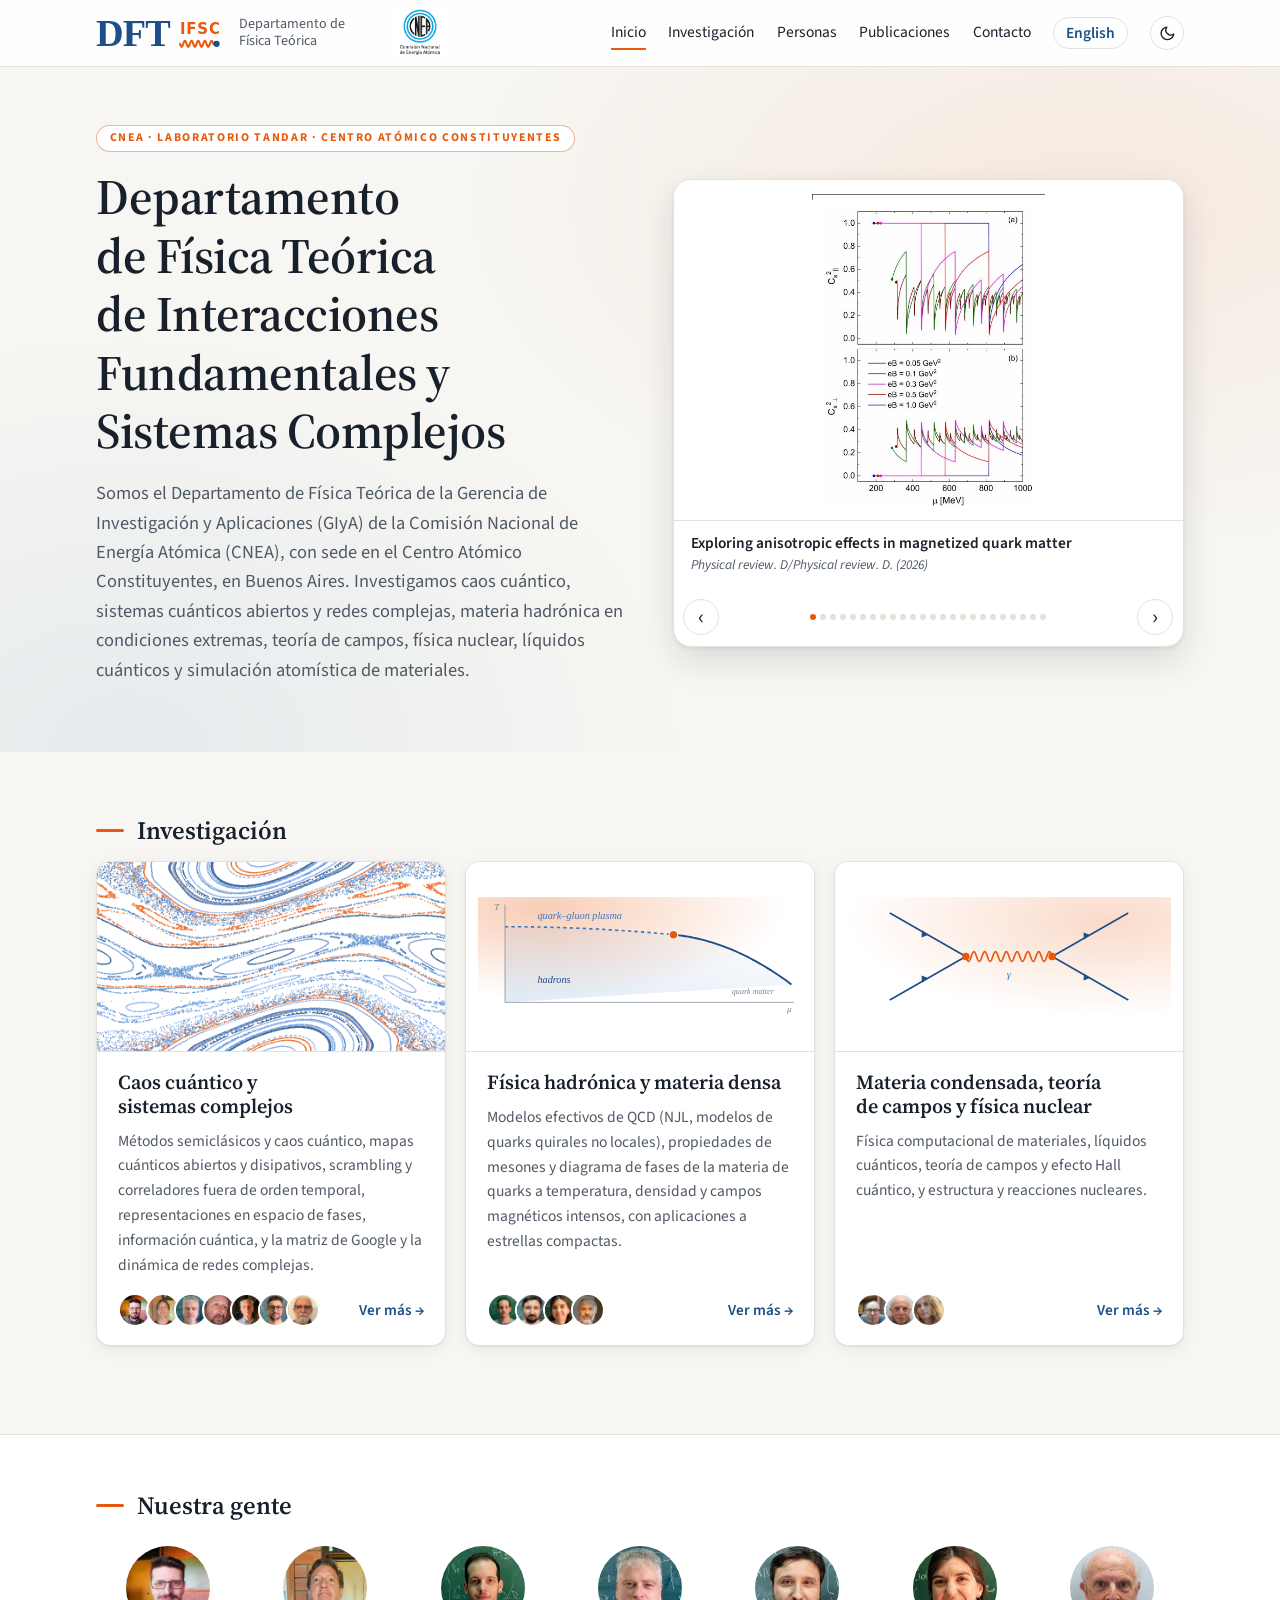
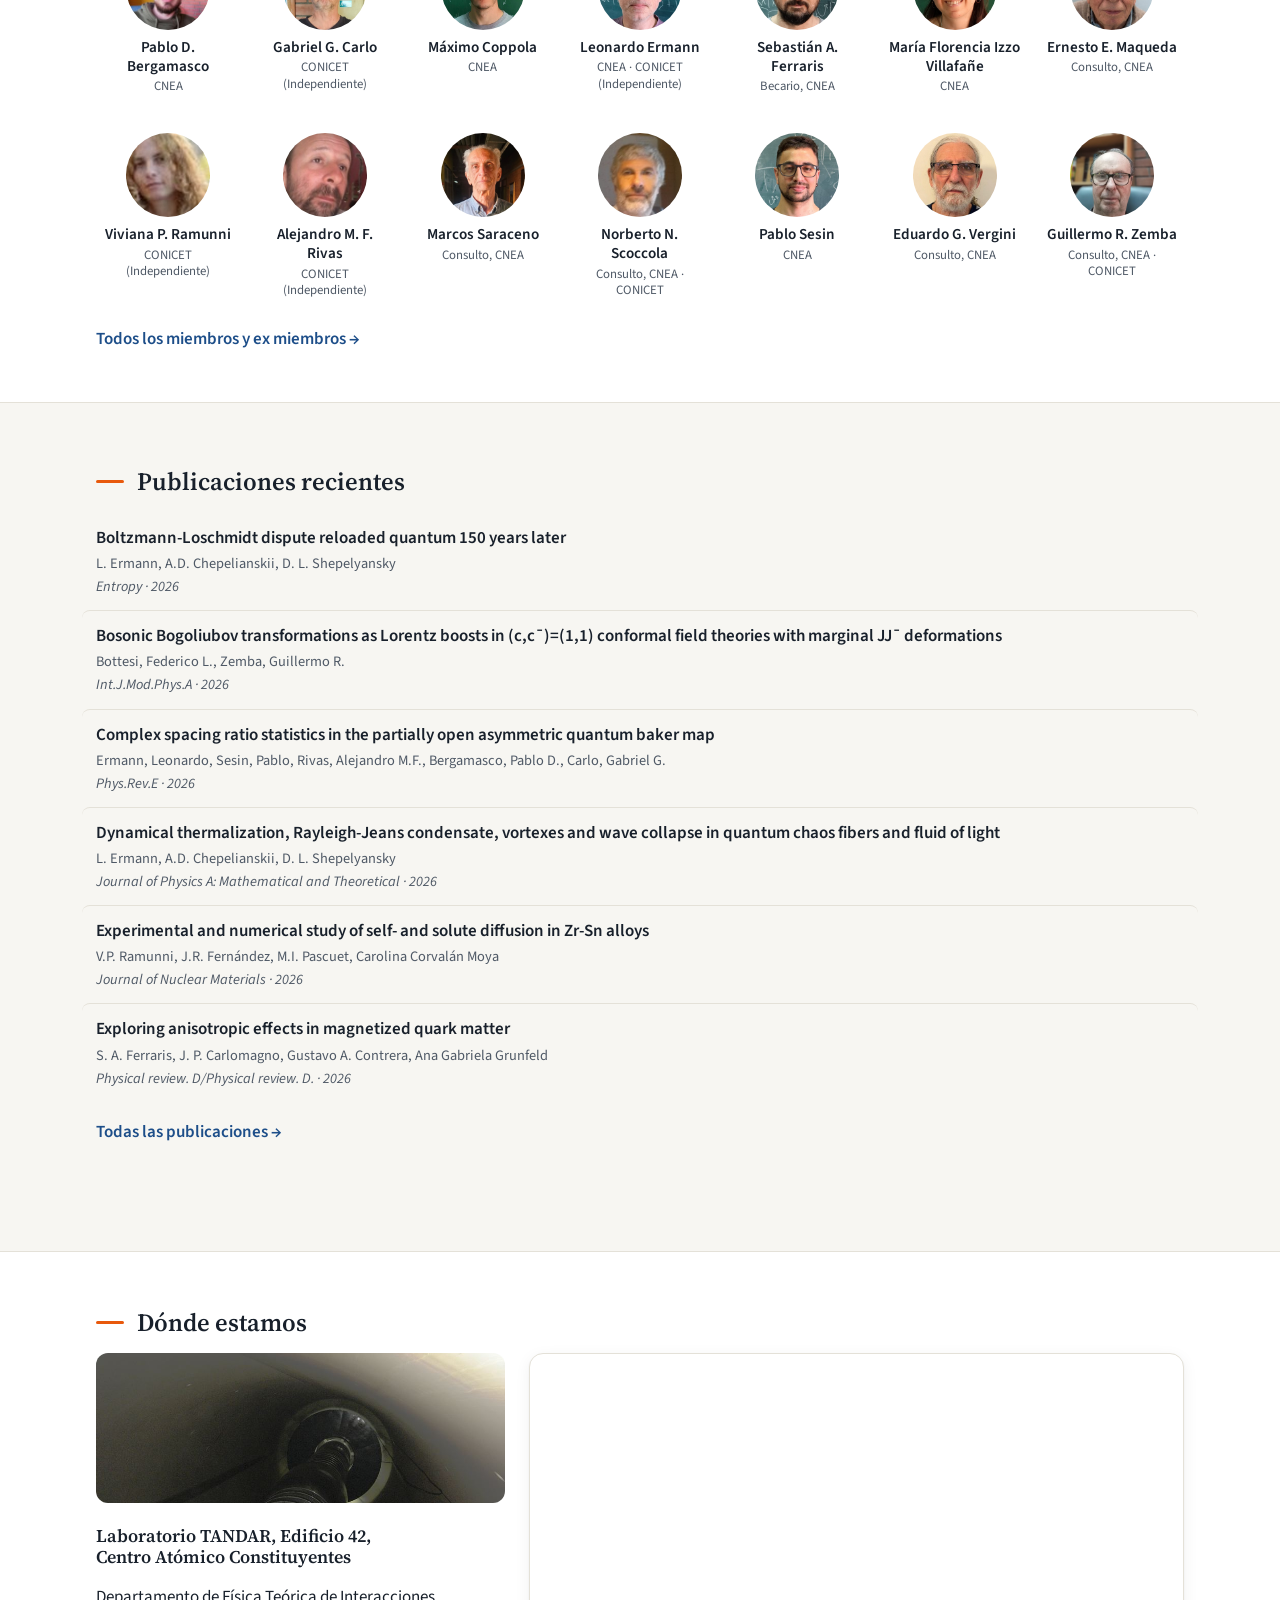
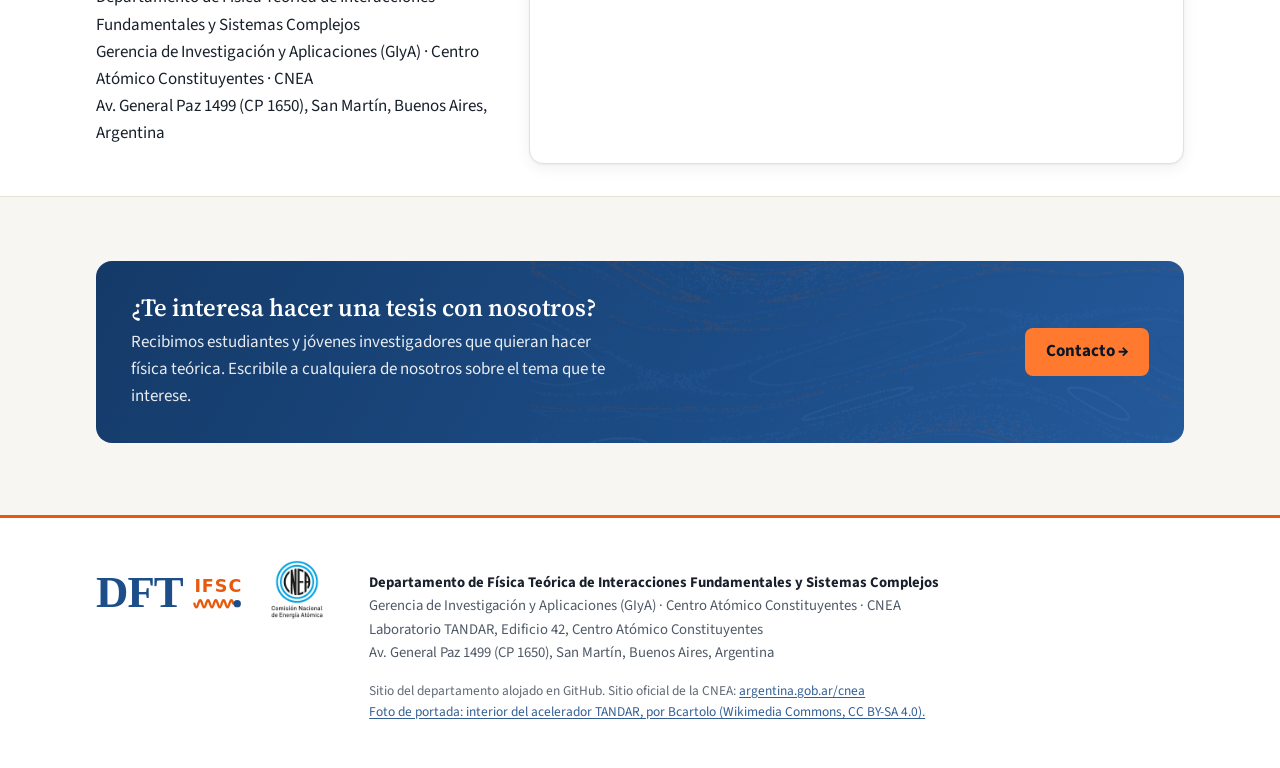
==== es/index.html @ 4b42f219 "Update site" ====
<!doctype html>
<html lang="es">
<head>
<meta charset="utf-8">
<meta name="viewport" content="width=device-width, initial-scale=1">
<title>DFTIFSC · Departamento de Física Teórica · CNEA</title>
<meta name="description" content="Departamento de Física Teórica de Interacciones Fundamentales y Sistemas Complejos">
<link rel="canonical" href="https://dftifsc-cnea.github.io/es/">
<link rel="alternate" hreflang="en" href="https://dftifsc-cnea.github.io/"><link rel="alternate" hreflang="es" href="https://dftifsc-cnea.github.io/es/">
<link rel="alternate" hreflang="x-default" href="https://dftifsc-cnea.github.io/">
<link rel="icon" href="../assets/favicon.svg?v=4562c2c3" type="image/svg+xml">
<link rel="preconnect" href="https://fonts.googleapis.com"><link rel="preconnect" href="https://fonts.gstatic.com" crossorigin>
<link rel="stylesheet" href="https://fonts.googleapis.com/css2?family=Source+Sans+3:wght@400;600;700&family=Source+Serif+4:opsz,wght@8..60,500;8..60,600;8..60,700&display=swap">
<meta name="color-scheme" content="light dark">
<link rel="stylesheet" href="../assets/style.css?v=4562c2c3">
<script>try{var t=localStorage.getItem('theme');if(t)document.documentElement.dataset.theme=t}catch(e){}</script>
</head>
<body class="pg-index">
<header class="top"><div class="wrap">
  <a class="brand" href="index.html"><img src="../assets/logo.svg?v=4562c2c3" alt="DFTIFSC" width="150" height="48"><span class="bn">Departamento de Física Teórica</span></a>
  <a class="inst tcnea" href="https://www.argentina.gob.ar/cnea" target="_blank" rel="noopener" title="Comisión Nacional de Energía Atómica (CNEA)"><img src="../assets/cnea.png?v=4562c2c3" alt="CNEA" width="67" height="73"></a>
  <button class="menu" aria-expanded="false" aria-controls="nav">Menú</button>
  <nav id="nav"><a href="index.html" aria-current=page>Inicio</a><a href="research.html">Investigación</a><a href="people.html">Personas</a><a href="publications.html">Publicaciones</a><a href="join.html">Contacto</a><a class="lang" href="../index.html" hreflang="en">English</a><button class="theme" type="button" title="Cambiar modo claro / oscuro" aria-label="Cambiar modo claro / oscuro"><svg class="moon" viewBox="0 0 24 24" fill="none" stroke="currentColor" stroke-width="2" stroke-linecap="round" stroke-linejoin="round"><path d="M21 12.8A9 9 0 1 1 11.2 3a7 7 0 0 0 9.8 9.8z"/></svg><svg class="sun" viewBox="0 0 24 24" fill="none" stroke="currentColor" stroke-width="2" stroke-linecap="round"><circle cx="12" cy="12" r="4"/><path d="M12 2v2M12 20v2M4.9 4.9l1.4 1.4M17.7 17.7l1.4 1.4M2 12h2M20 12h2M4.9 19.1l1.4-1.4M17.7 6.3l1.4-1.4"/></svg></button></nav>
</div></header>
<main>

<section class="hero"><div class="wrap hgrid">
  <div><p class="eyebrow">CNEA · Laboratorio TANDAR · Centro Atómico Constituyentes</p>
  <h1>Departamento de Física Teórica de Interacciones Fundamentales y Sistemas Complejos</h1>
  <p class="lead">Somos el Departamento de Física Teórica de la Gerencia de Investigación y Aplicaciones (GIyA) de la Comisión Nacional de Energía Atómica (CNEA), con sede en el Centro Atómico Constituyentes, en Buenos Aires. Investigamos caos cuántico, sistemas cuánticos abiertos y redes complejas, materia hadrónica en condiciones extremas, teoría de campos, física nuclear, líquidos cuánticos y simulación atomística de materiales.</p></div>
  <div class="car" data-prev="Anterior" data-next="Siguiente"><a class="car-stage" target="_blank" rel="noopener"><img alt=""></a><div class="car-cap"><span class="car-t"></span><span class="car-c"></span></div><div class="car-nav"><button class="car-b" data-d="-1" aria-label="Anterior">‹</button><span class="car-dots"></span><button class="car-b" data-d="1" aria-label="Siguiente">›</button></div><script type="application/json" class="car-data">[{"img": "../img/figs/2009.09606-f1.jpg", "t": "Cavity optomechanics with a laser-engineered optical trap", "u": "https://doi.org/10.1103/physrevb.103.l081301", "c": "Physical review. B./Physical review. B (2021)"}, {"img": "../img/figs/2009.09606-f3.jpg", "t": "Cavity optomechanics with a laser-engineered optical trap", "u": "https://doi.org/10.1103/physrevb.103.l081301", "c": "Physical review. B./Physical review. B (2021)"}, {"img": "../img/figs/2109.01911-f2.jpg", "t": "Light pseudoscalar meson masses under strong magnetic fields within the SU(3) Nambu–Jona-Lasinio model", "u": "https://doi.org/10.1103/physrevd.104.094040", "c": "Phys.Rev.D (2021)"}, {"img": "../img/figs/2109.01911-f4.jpg", "t": "Light pseudoscalar meson masses under strong magnetic fields within the SU(3) Nambu–Jona-Lasinio model", "u": "https://doi.org/10.1103/physrevd.104.094040", "c": "Phys.Rev.D (2021)"}, {"img": "../img/figs/2112.00458-f2.jpg", "t": "Asynchronous locking in metamaterials of fluids of light and sound", "u": "https://doi.org/10.1038/s41467-023-38788-9", "c": "Nature Communications (2023)"}, {"img": "../img/figs/2112.00458-f1.jpg", "t": "Asynchronous locking in metamaterials of fluids of light and sound", "u": "https://doi.org/10.1038/s41467-023-38788-9", "c": "Nature Communications (2023)"}, {"img": "../img/figs/2112.06648-f1.jpg", "t": "Impact of chaos on precursors of quantum criticality", "u": "https://doi.org/10.1103/physreve.104.l062202", "c": "Phys.Rev.E (2021)"}, {"img": "../img/figs/2112.06648-f4.jpg", "t": "Impact of chaos on precursors of quantum criticality", "u": "https://doi.org/10.1103/physreve.104.l062202", "c": "Phys.Rev.E (2021)"}, {"img": "../img/figs/2205.10107-f3.jpg", "t": "Optimal quantum reservoir computing for the noisy intermediate-scale quantum era", "u": "https://doi.org/10.1103/physreve.106.l043301", "c": "Physical review. E (2022)"}, {"img": "../img/figs/2205.10107-f1.jpg", "t": "Optimal quantum reservoir computing for the noisy intermediate-scale quantum era", "u": "https://doi.org/10.1103/physreve.106.l043301", "c": "Physical review. E (2022)"}, {"img": "../img/figs/2301.06814-f3.jpg", "t": "Taking advantage of noise in quantum reservoir computing", "u": "https://doi.org/10.1038/s41598-023-35461-5", "c": "Scientific Reports (2023)"}, {"img": "../img/figs/2304.04894-f4.jpg", "t": "Majorization-based benchmark of the complexity of quantum processors", "u": "https://doi.org/10.1007/s11128-024-04457-z", "c": "Quantum Information Processing (2024)"}, {"img": "../img/figs/2405.19537-f1.jpg", "t": "Optimal Complexity of Parameterized Quantum Circuits", "u": "https://doi.org/10.3390/e28010073", "c": "Entropy (2026)"}, {"img": "../img/figs/2501.10247-f1.jpg", "t": "Optimal multicore quantum computing with few interconnects", "u": "https://doi.org/10.1063/5.0252348", "c": "APL Quantum (2025)"}, {"img": "../img/figs/2501.10247-f3.jpg", "t": "Optimal multicore quantum computing with few interconnects", "u": "https://doi.org/10.1063/5.0252348", "c": "APL Quantum (2025)"}, {"img": "../img/figs/2503.03680-f1.jpg", "t": "Spectral truncation of out-of-time-ordered correlators in dissipative systems", "u": "https://doi.org/10.1103/8cvg-7sbh", "c": "Phys.Rev.E (2025)"}, {"img": "../img/figs/2607.07874-f2.jpg", "t": "Unveiling semiclassical structures in eigenstates of a quantum chaotic system using neural networks", "u": "https://doi.org/10.1103/9xdp-mwln", "c": "APS Open Science (2026)"}, {"img": "../img/figs/2607.07874-f1.jpg", "t": "Unveiling semiclassical structures in eigenstates of a quantum chaotic system using neural networks", "u": "https://doi.org/10.1103/9xdp-mwln", "c": "APS Open Science (2026)"}, {"img": "../img/figs/2212.08269-f1.jpg", "t": "Giant optomechanical coupling and dephasing protection with cavity exciton-polaritons", "u": "https://doi.org/10.1103/physrevresearch.5.l042035", "c": "Physical Review Research (2023)"}, {"img": "../img/figs/2212.08269-f2.jpg", "t": "Giant optomechanical coupling and dephasing protection with cavity exciton-polaritons", "u": "https://doi.org/10.1103/physrevresearch.5.l042035", "c": "Physical Review Research (2023)"}, {"img": "../img/figs/2211.06353-f1.jpg", "t": "Quantum Lyapunov exponent in dissipative systems", "u": "https://doi.org/10.1103/physreve.108.024208", "c": "Phys.Rev.E (2023)"}, {"img": "../img/figs/2107.02022-f8.jpg", "t": "Isospin asymmetric matter in a nonlocal chiral quark model", "u": "https://doi.org/10.1103/physrevd.104.074018", "c": "Phys.Rev.D (2021)"}, {"img": "../img/figs/2205.15928-f1.jpg", "t": "Neutral pseudoscalar and vector meson masses under strong magnetic fields in an extended NJL model: Mixing effects", "u": "https://doi.org/10.1103/physrevd.106.074002", "c": "Phys.Rev.D (2022)"}, {"img": "../img/figs/2305.15540-f6.jpg", "t": "T − μ quark matter phase transitions and critical endpoint in nonlocal PNJL models under a strong magnetic field", "u": "https://doi.org/10.1103/physrevd.108.056029", "c": "Physical review. D/Physical review. D. (2023)"}, {"img": "../img/figs/2305.15540-f7.jpg", "t": "T − μ quark matter phase transitions and critical endpoint in nonlocal PNJL models under a strong magnetic field", "u": "https://doi.org/10.1103/physrevd.108.056029", "c": "Physical review. D/Physical review. D. (2023)"}, {"img": "../img/figs/2402.13842-f5.jpg", "t": "Cold isospin asymmetric baryonic rich matter in nonlocal NJL-like models", "u": "https://doi.org/10.1103/physrevd.109.094041", "c": "Phys.Rev.D (2024)"}, {"img": "../img/figs/2402.13842-f7.jpg", "t": "Cold isospin asymmetric baryonic rich matter in nonlocal NJL-like models", "u": "https://doi.org/10.1103/physrevd.109.094041", "c": "Phys.Rev.D (2024)"}, {"img": "../img/figs/2410.05568-f1.jpg", "t": "Thermomagnetic effects on light pseudoscalar meson masses within the SU(3) Nambu–Jona-Lasinio model", "u": "https://doi.org/10.1103/physrevd.110.114036", "c": "Phys.Rev.D (2024)"}, {"img": "../img/figs/2501.02782-f5.jpg", "t": "Topological susceptibility and axion properties in the presence of a strong magnetic field within the three-flavor NJL model", "u": "https://doi.org/10.1103/physrevd.111.074001", "c": "Phys.Rev.D (2025)"}, {"img": "../img/figs/2511.05701-f6.jpg", "t": "Exploring anisotropic effects in magnetized quark matter", "u": "https://doi.org/10.1103/xndd-9lln", "c": "Physical review. D/Physical review. D. (2026)"}, {"img": "../img/figs/2409.06400-f1.jpg", "t": "The resistivity of rare earth impurities diluted in Lanthanum, Part I", "u": "https://doi.org/10.1016/j.physb.2024.416760", "c": "Physica B Condensed Matter (2024)"}, {"img": "../img/figs/2409.06400-f4.jpg", "t": "The resistivity of rare earth impurities diluted in Lanthanum, Part I", "u": "https://doi.org/10.1016/j.physb.2024.416760", "c": "Physica B Condensed Matter (2024)"}, {"img": "../img/figs/2409.06400-f6.jpg", "t": "The resistivity of rare earth impurities diluted in Lanthanum, Part I", "u": "https://doi.org/10.1016/j.physb.2024.416760", "c": "Physica B Condensed Matter (2024)"}, {"img": "../img/figs/2107.02022-f1.jpg", "t": "Isospin asymmetric matter in a nonlocal chiral quark model", "u": "https://doi.org/10.1103/physrevd.104.074018", "c": "Phys.Rev.D (2021)"}, {"img": "../img/figs/ermann-fig56.jpg", "t": "Dynamical thermalization, Rayleigh-Jeans condensate, vortexes and wave collapse in quantum chaos fibers and fluid of light", "u": "https://doi.org/10.1088/1751-8121/ae3ebe", "c": "Journal of Physics A: Mathematical and Theoretical (2026)"}, {"img": "../img/figs/ermann-fig57.jpg", "t": "Boltzmann-Loschmidt dispute reloaded quantum 150 years later", "u": "https://doi.org/10.3390/e28060594", "c": "Entropy (2026)"}, {"img": "../img/figs/ermann-fig58.jpg", "t": "Structural and functional robustness in public transportation networks of Latin American cities", "u": "https://doi.org/10.1007/s44327-026-00321-0", "c": "Discover Cities (2026)"}, {"img": "../img/figs/ermann-fig59.jpg", "t": "Thermodynamic description of wealth inequality in the world", "u": "https://doi.org/10.3390/complexities2030020", "c": "Complexities (2026)"}, {"img": "../img/figs/ermann-fig60.jpg", "t": "Complex spacing ratio statistics in the partially open asymmetric quantum baker map", "u": "https://doi.org/10.1103/q5fx-y7zr", "c": "Physical Review E (2026)"}, {"img": "../img/figs/ermann-fig53.jpg", "t": "Exploring quantum localization with machine learning", "u": "https://doi.org/10.1016/j.physa.2024.130310", "c": "Physica A: Statistical Mechanics and its Applications (2025)"}, {"img": "../img/figs/ermann-fig54.jpg", "t": "Ideal Gas Law for a Quantum Particle", "u": "https://doi.org/10.1103/nwwy-qwwp", "c": "Physical Review E (2025)"}, {"img": "../img/figs/ermann-fig55.jpg", "t": "Opinion Formation in Wikipedia Ising Networks", "u": "https://doi.org/10.3390/info16090782", "c": "Information (2025)"}]</script></div>
</div></section>
<section class="wrap sec"><h2 class="h">Investigación</h2><div class="grid three"><a class="gcard big" href="research.html#chaos"><span class="art" style="background-image:url(../assets/art-chaos.png)"></span><span class="gbody"><h3>Caos cuántico y sistemas complejos</h3><p>Métodos semiclásicos y caos cuántico, mapas cuánticos abiertos y disipativos, scrambling y correladores fuera de orden temporal, representaciones en espacio de fases, información cuántica, y la matriz de Google y la dinámica de redes complejas.</p><span class="gfoot"><span class="avs"><img class="av sm" src="../img/people/bergamasco.jpg" alt="" loading="lazy"><img class="av sm" src="../img/people/carlo.jpg" alt="" loading="lazy"><img class="av sm" src="../img/people/ermann.jpg" alt="" loading="lazy"><img class="av sm" src="../img/people/rivas.jpg" alt="" loading="lazy"><img class="av sm" src="../img/people/saraceno.jpg" alt="" loading="lazy"><img class="av sm" src="../img/people/sesin.jpg" alt="" loading="lazy"><img class="av sm" src="../img/people/vergini.jpg" alt="" loading="lazy"></span><span class="go">Ver más →</span></span></span></a><a class="gcard big" href="research.html#hadrons"><span class="art" style="background-image:url(../assets/art-hadrons.svg)"></span><span class="gbody"><h3>Física hadrónica y materia densa</h3><p>Modelos efectivos de QCD (NJL, modelos de quarks quirales no locales), propiedades de mesones y diagrama de fases de la materia de quarks a temperatura, densidad y campos magnéticos intensos, con aplicaciones a estrellas compactas.</p><span class="gfoot"><span class="avs"><img class="av sm" src="../img/people/coppola.jpg" alt="" loading="lazy"><img class="av sm" src="../img/people/ferraris.jpg" alt="" loading="lazy"><img class="av sm" src="../img/people/izzo-villafane.jpg" alt="" loading="lazy"><img class="av sm" src="../img/people/scoccola.jpg" alt="" loading="lazy"></span><span class="go">Ver más →</span></span></span></a><a class="gcard big" href="research.html#independent"><span class="art" style="background-image:url(../assets/art-indep.svg)"></span><span class="gbody"><h3>Materia condensada, teoría de campos y física nuclear</h3><p>Física computacional de materiales, líquidos cuánticos, teoría de campos y efecto Hall cuántico, y estructura y reacciones nucleares.</p><span class="gfoot"><span class="avs"><img class="av sm" src="../img/people/zemba.jpg" alt="" loading="lazy"><img class="av sm" src="../img/people/maqueda.jpg" alt="" loading="lazy"><img class="av sm" src="../img/people/ramunni.jpg" alt="" loading="lazy"></span><span class="go">Ver más →</span></span></span></a></div></section>
<section class="band"><div class="wrap sec"><h2 class="h">Nuestra gente</h2><div class="minis"><a class="mini" href="people.html#bergamasco"><img class="av" src="../img/people/bergamasco.jpg" alt="" loading="lazy"><span class="mn">Pablo D. Bergamasco</span><span class="mr">CNEA</span></a><a class="mini" href="people.html#carlo"><img class="av" src="../img/people/carlo.jpg" alt="" loading="lazy"><span class="mn">Gabriel G. Carlo</span><span class="mr">CONICET (Independiente)</span></a><a class="mini" href="people.html#coppola"><img class="av" src="../img/people/coppola.jpg" alt="" loading="lazy"><span class="mn">Máximo Coppola</span><span class="mr">CNEA</span></a><a class="mini" href="people.html#ermann"><img class="av" src="../img/people/ermann.jpg" alt="" loading="lazy"><span class="mn">Leonardo Ermann</span><span class="mr">CNEA · CONICET (Independiente)</span></a><a class="mini" href="people.html#ferraris"><img class="av" src="../img/people/ferraris.jpg" alt="" loading="lazy"><span class="mn">Sebastián A. Ferraris</span><span class="mr">Becario, CNEA</span></a><a class="mini" href="people.html#izzo-villafane"><img class="av" src="../img/people/izzo-villafane.jpg" alt="" loading="lazy"><span class="mn">María Florencia Izzo Villafañe</span><span class="mr">CNEA</span></a><a class="mini" href="people.html#maqueda"><img class="av" src="../img/people/maqueda.jpg" alt="" loading="lazy"><span class="mn">Ernesto E. Maqueda</span><span class="mr">Consulto, CNEA</span></a><a class="mini" href="people.html#ramunni"><img class="av" src="../img/people/ramunni.jpg" alt="" loading="lazy"><span class="mn">Viviana P. Ramunni</span><span class="mr">CONICET (Independiente)</span></a><a class="mini" href="people.html#rivas"><img class="av" src="../img/people/rivas.jpg" alt="" loading="lazy"><span class="mn">Alejandro M. F. Rivas</span><span class="mr">CONICET (Independiente)</span></a><a class="mini" href="people.html#saraceno"><img class="av" src="../img/people/saraceno.jpg" alt="" loading="lazy"><span class="mn">Marcos Saraceno</span><span class="mr">Consulto, CNEA</span></a><a class="mini" href="people.html#scoccola"><img class="av" src="../img/people/scoccola.jpg" alt="" loading="lazy"><span class="mn">Norberto N. Scoccola</span><span class="mr">Consulto, CNEA · CONICET</span></a><a class="mini" href="people.html#sesin"><img class="av" src="../img/people/sesin.jpg" alt="" loading="lazy"><span class="mn">Pablo Sesin</span><span class="mr">CNEA</span></a><a class="mini" href="people.html#vergini"><img class="av" src="../img/people/vergini.jpg" alt="" loading="lazy"><span class="mn">Eduardo G. Vergini</span><span class="mr">Consulto, CNEA</span></a><a class="mini" href="people.html#zemba"><img class="av" src="../img/people/zemba.jpg" alt="" loading="lazy"><span class="mn">Guillermo R. Zemba</span><span class="mr">Consulto, CNEA · CONICET</span></a></div>
  <p><a class="more" href="people.html">Todos los miembros y ex miembros →</a></p></div></section>
<section class="wrap sec"><h2 class="h">Publicaciones recientes</h2><ol class="pubs"><li data-m="ermann" data-g="chaos chaos-q" data-k="article"><span class="pt"><a href="https://doi.org/10.3390/e28060594" target="_blank" rel="noopener">Boltzmann-Loschmidt dispute reloaded quantum 150 years later</a></span><span class="pa">L. Ermann, A.D. Chepelianskii, D. L. Shepelyansky</span><span class="pj">Entropy · 2026</span></li><li data-m="zemba" data-g="qft" data-k="article"><span class="pt"><a href="https://doi.org/10.1142/s0217751x26500314" target="_blank" rel="noopener">Bosonic Bogoliubov transformations as Lorentz boosts in (c,c¯)=(1,1) conformal field theories with marginal JJ¯ deformations</a></span><span class="pa">Bottesi, Federico L., Zemba, Guillermo R.</span><span class="pj">Int.J.Mod.Phys.A · 2026</span></li><li data-m="bergamasco carlo ermann rivas sesin" data-g="chaos chaos-q" data-k="article"><span class="pt"><a href="https://doi.org/10.1103/q5fx-y7zr" target="_blank" rel="noopener">Complex spacing ratio statistics in the partially open asymmetric quantum baker map</a></span><span class="pa">Ermann, Leonardo, Sesin, Pablo, Rivas, Alejandro M.F., Bergamasco, Pablo D., Carlo, Gabriel G.</span><span class="pj">Phys.Rev.E · 2026</span></li><li data-m="ermann" data-g="chaos chaos-q" data-k="article"><span class="pt"><a href="https://doi.org/10.1088/1751-8121/ae3ebe" target="_blank" rel="noopener">Dynamical thermalization, Rayleigh-Jeans condensate, vortexes and wave collapse in quantum chaos fibers and fluid of light</a></span><span class="pa">L. Ermann, A.D. Chepelianskii, D. L. Shepelyansky</span><span class="pj">Journal of Physics A: Mathematical and Theoretical · 2026</span></li><li data-m="ramunni" data-g="materials" data-k="article"><span class="pt"><a href="https://doi.org/10.1016/j.jnucmat.2026.156732" target="_blank" rel="noopener">Experimental and numerical study of self- and solute diffusion in Zr-Sn alloys</a></span><span class="pa">V.P. Ramunni, J.R. Fernández, M.I. Pascuet, Carolina Corvalán Moya</span><span class="pj">Journal of Nuclear Materials · 2026</span></li><li data-m="ferraris grunfeld" data-g="hadrons" data-k="article"><span class="pt"><a href="https://doi.org/10.1103/xndd-9lln" target="_blank" rel="noopener">Exploring anisotropic effects in magnetized quark matter</a></span><span class="pa">S. A. Ferraris, J. P. Carlomagno, Gustavo A. Contrera, Ana Gabriela Grunfeld</span><span class="pj">Physical review. D/Physical review. D. · 2026</span></li></ol>
  <p><a class="more" href="publications.html">Todas las publicaciones →</a></p></section>
<section class="band"><div class="wrap sec"><h2 class="h">Dónde estamos</h2><div class="where"><div class="addr"><img class="tandar" src="../assets/tandar-color.jpg" alt="" loading="lazy"><h3>Laboratorio TANDAR, Edificio 42, Centro Atómico Constituyentes</h3><p>Departamento de Física Teórica de Interacciones Fundamentales y Sistemas Complejos<br>Gerencia de Investigación y Aplicaciones (GIyA) · Centro Atómico Constituyentes · CNEA<br>Av. General Paz 1499 (CP 1650), San Martín, Buenos Aires, Argentina</p></div><iframe class="map" title="Laboratorio TANDAR, Edificio 42, Centro Atómico Constituyentes" loading="lazy" referrerpolicy="no-referrer-when-downgrade" allowfullscreen src="https://maps.google.com/maps?q=Acelerador%20de%20part%C3%ADculas%20TANDAR%2C%20San%20Mart%C3%ADn%2C%20Buenos%20Aires&amp;z=17&amp;hl=es&amp;output=embed"></iframe></div></div></section>
<section class="wrap sec"><div class="cta"><div><h2>¿Te interesa hacer una tesis con nosotros?</h2><p>Recibimos estudiantes y jóvenes investigadores que quieran hacer física teórica. Escribile a cualquiera de nosotros sobre el tema que te interese.</p></div>
  <a class="btn" href="join.html">Contacto →</a></div></section>

</main>
<footer><div class="wrap fgrid">
  <div class="flogos"><img src="../assets/logo.svg?v=4562c2c3" alt="DFTIFSC" width="150" height="48"><a class="inst" href="https://www.argentina.gob.ar/cnea" target="_blank" rel="noopener"><img src="../assets/cnea.png?v=4562c2c3" alt="CNEA" width="67" height="73"></a></div>
  <div><p><strong>Departamento de Física Teórica de Interacciones Fundamentales y Sistemas Complejos</strong><br>Gerencia de Investigación y Aplicaciones (GIyA) · Centro Atómico Constituyentes · CNEA<br>Laboratorio TANDAR, Edificio 42, Centro Atómico Constituyentes<br>Av. General Paz 1499 (CP 1650), San Martín, Buenos Aires, Argentina</p>
  <p class="small">Sitio del departamento alojado en GitHub. Sitio oficial de la CNEA: <a href="https://www.argentina.gob.ar/cnea" target="_blank" rel="noopener">argentina.gob.ar/cnea</a><br>
  <a href="https://commons.wikimedia.org/wiki/File:Tandar.jpg" target="_blank" rel="noopener">Foto de portada: interior del acelerador TANDAR, por Bcartolo (Wikimedia Commons, CC BY-SA 4.0).</a></p></div>
</div></footer>
<script src="../assets/site.js?v=4562c2c3" defer></script>
<script>window.goatcounter = {path: function(p) { return location.host + p }}</script>
<script data-goatcounter="https://leoermann.goatcounter.com/count" async src="https://gc.zgo.at/count.js"></script>
</body>
</html>
---- assets/style.css ----
/* DFTIFSC — azul noche + dorado; serif para títulos, sans para texto. Foto del TANDAR en la portada. */
:root{
  --bg:#f7f6f2; --surface:#ffffff; --text:#18202b; --muted:#4f5966; --line:#e4e1d8;
  --accent:#1d4e89; --accent-2:#3a78c2; --accent-soft:#e8eff8; --gold:#e8590c; --gold-soft:#fde8dc;
  --night:#0b1626; --night-2:#14263d; --on-night:#eef1f5;
  --shadow:0 1px 2px rgba(16,24,40,.05),0 4px 16px rgba(16,24,40,.06);
  --shadow-up:0 2px 4px rgba(16,24,40,.06),0 14px 34px rgba(16,24,40,.12);
  --serif:'Source Serif 4',Georgia,serif; --sans:'Source Sans 3',system-ui,-apple-system,'Segoe UI',sans-serif;
}
@media (prefers-color-scheme: dark){:root:not([data-theme="light"]){
  --bg:#0e1319; --surface:#161c24; --text:#eceef1; --muted:#adb5bf; --line:#27303b;
  --accent:#8db4e6; --accent-2:#a9c7ef; --accent-soft:#1b2736; --gold:#ff7a2e; --gold-soft:#3a2312;
  --shadow:0 1px 2px rgba(0,0,0,.3); --shadow-up:0 10px 30px rgba(0,0,0,.45); color-scheme:dark}}
:root[data-theme="dark"]{
  --bg:#0e1319; --surface:#161c24; --text:#eceef1; --muted:#adb5bf; --line:#27303b;
  --accent:#8db4e6; --accent-2:#a9c7ef; --accent-soft:#1b2736; --gold:#ff7a2e; --gold-soft:#3a2312;
  --shadow:0 1px 2px rgba(0,0,0,.3); --shadow-up:0 10px 30px rgba(0,0,0,.45); color-scheme:dark}
*{box-sizing:border-box}
html{-webkit-text-size-adjust:100%;scroll-behavior:smooth}
body{margin:0;background:var(--bg);color:var(--text);font:17px/1.6 var(--sans)}
a{color:var(--accent);text-underline-offset:2px}
.wrap{max-width:1120px;margin:0 auto;padding:0 max(16px,env(safe-area-inset-left,0px))}
h1,h2,h3{font-family:var(--serif);font-weight:600;line-height:1.18;text-wrap:balance}
h1{font-size:clamp(2rem,4.6vw,3.1rem);margin:0 0 1rem;letter-spacing:-.01em}
h2{font-size:1.55rem;margin:2.5rem 0 1rem}
h3{font-size:1.12rem;margin:0 0 .3rem}
.muted{color:var(--muted)}
.lead{font-size:1.15rem;max-width:66ch}
.sec{padding-top:1rem;padding-bottom:2rem}
h2.h{display:flex;align-items:center;gap:.8rem}
h2.h::before{content:"";width:28px;height:3px;background:var(--gold);border-radius:2px}

/* cabecera */
.top{background:color-mix(in srgb,var(--surface) 88%,transparent);backdrop-filter:saturate(1.4) blur(10px);
  -webkit-backdrop-filter:saturate(1.4) blur(10px);border-bottom:1px solid var(--line);position:sticky;top:0;z-index:10}
.top .wrap{display:flex;align-items:center;gap:1rem;min-height:66px;flex-wrap:wrap}
.brand{display:flex;align-items:center;gap:.9rem;text-decoration:none;color:var(--text)}
.brand img{height:40px;width:auto;display:block}
.bn{font-size:.88rem;color:var(--muted);line-height:1.2;max-width:20ch}
nav{display:flex;gap:1.4rem;flex-wrap:wrap;align-items:center}
nav a{color:var(--text);text-decoration:none;font-size:.97rem;padding:.25rem 0;border-bottom:2px solid transparent;transition:border-color .15s,color .15s}
nav a:hover{color:var(--accent)}
nav a[aria-current=page]{border-color:var(--gold)}
nav a.lang{color:var(--accent);font-weight:600;border:1px solid var(--line);border-radius:20px;padding:.15rem .75rem}
.menu{display:none;font:inherit;background:none;border:1px solid var(--line);border-radius:6px;padding:.3rem .7rem;color:var(--text)}
@media (prefers-color-scheme: dark){:root:not([data-theme="light"]) .brand img,:root:not([data-theme="light"]) footer img{filter:brightness(1.6) saturate(.8)}}
:root[data-theme="dark"] .brand img,:root[data-theme="dark"] footer img{filter:brightness(1.6) saturate(.8)}
@media (max-width:860px){
  .bn{display:none}
  .menu{display:block}
  nav{display:none;width:100%;flex-direction:column;align-items:flex-start;gap:.3rem;padding-bottom:.9rem}
  nav.open{display:flex}
}

/* portada: clara, con carrusel de figuras */
.hero{position:relative;padding:3.5rem 0 3rem;overflow:hidden;
  background:radial-gradient(900px 500px at 85% 20%,color-mix(in srgb,var(--gold) 8%,transparent),transparent 70%),
             radial-gradient(800px 600px at 10% 100%,color-mix(in srgb,var(--accent-2) 9%,transparent),transparent 70%),var(--bg)}
.hgrid{display:grid;grid-template-columns:1.05fr 1fr;gap:2.5rem;align-items:center}
@media (max-width:900px){.hgrid{grid-template-columns:1fr}}
.hero h1{color:var(--text);max-width:20ch}
.hero .lead{color:var(--muted)}
.eyebrow{display:inline-block;text-transform:uppercase;letter-spacing:.14em;font-size:.74rem;color:var(--gold);margin:0 0 1rem;font-weight:700;
  border:1px solid color-mix(in srgb,var(--gold) 45%,transparent);border-radius:20px;padding:.2rem .8rem;background:var(--surface)}
.car{background:var(--surface);border:1px solid var(--line);border-radius:18px;box-shadow:var(--shadow-up);overflow:hidden}
.car-stage{display:flex;align-items:center;justify-content:center;height:340px;background:#fff;padding:14px;cursor:pointer}
.car-stage img{max-width:100%;max-height:100%;object-fit:contain;transition:opacity .45s}
.car-stage img.fade{opacity:0}
.car-cap{padding:.8rem 1.1rem .2rem;min-height:4.6rem;border-top:1px solid var(--line)}
.car-t{display:block;font-weight:600;line-height:1.3;font-size:.96rem;display:-webkit-box;-webkit-line-clamp:2;-webkit-box-orient:vertical;overflow:hidden}
.car-c{display:block;font-size:.84rem;color:var(--muted);font-style:italic}
.car-nav{display:flex;align-items:center;justify-content:space-between;padding:.3rem .6rem .7rem}
.car-b{font:inherit;font-size:1.4rem;line-height:1;width:36px;height:36px;border-radius:50%;border:1px solid var(--line);background:var(--surface);color:var(--text);cursor:pointer}
.car-b:hover{border-color:var(--gold);color:var(--gold)}
.car-dots{display:flex;gap:4px;flex-wrap:wrap;justify-content:center;max-width:70%}
.car-dots i{width:6px;height:6px;border-radius:50%;background:var(--line)}
.car-dots i.on{background:var(--gold)}
@media (max-width:600px){.car-stage{height:240px}.hero{padding:2.2rem 0}}

/* miembros en portada */
.minis{display:grid;grid-template-columns:repeat(auto-fill,minmax(140px,1fr));gap:1.2rem .8rem;margin-top:1rem}
.mini{display:flex;flex-direction:column;align-items:center;text-align:center;text-decoration:none;color:var(--text);padding:.6rem .3rem;border-radius:12px;transition:background .15s}
.mini:hover{background:var(--accent-soft)}
.mini .av{width:84px;height:84px;margin-bottom:.5rem;transition:transform .2s}
.mini:hover .av{transform:scale(1.05)}
.mn{font-weight:600;font-size:.95rem;line-height:1.25}
.mr{font-size:.8rem;color:var(--muted);line-height:1.3;margin-top:.15rem}
.deptphoto{width:100%;border-radius:16px;box-shadow:var(--shadow-up);margin:.5rem 0 1rem}
.tandar{width:100%;height:150px;object-fit:cover;border-radius:12px;margin-bottom:.8rem}
.yrs{color:var(--muted);font-size:.85rem!important}

/* cabecera de páginas internas */
.phead{background:radial-gradient(700px 300px at 90% 0%,color-mix(in srgb,var(--gold) 9%,transparent),transparent 70%),linear-gradient(120deg,var(--accent-soft),var(--bg));color:var(--text);padding:2.8rem 0 2.2rem;position:relative;overflow:hidden;border-bottom:1px solid var(--line)}
.phead::after{content:"";position:absolute;right:-60px;top:-40px;width:520px;height:320px;background:url(art-chaos.png) center/cover;opacity:.16;
  -webkit-mask-image:radial-gradient(closest-side,#000,transparent);mask-image:radial-gradient(closest-side,#000,transparent)}
.phead .wrap{position:relative;z-index:1}
.phead h1{margin:0;color:var(--text)}
.phead .lead{color:var(--muted);margin:.8rem 0 0}
main>.wrap,.phead+.wrap{padding-top:1.5rem;padding-bottom:3.5rem}

/* tarjetas de grupos */
.grid{display:grid;grid-template-columns:repeat(auto-fill,minmax(290px,1fr));gap:1.2rem}
.grid.three{grid-template-columns:repeat(auto-fit,minmax(min(100%,300px),1fr))}
.grid.two{grid-template-columns:repeat(auto-fit,minmax(min(100%,420px),1fr))}
.gcard{display:flex;flex-direction:column;background:var(--surface);border:1px solid var(--line);border-radius:14px;overflow:hidden;
  color:var(--text);text-decoration:none;box-shadow:var(--shadow);transition:transform .2s,box-shadow .2s,border-color .2s}
a.gcard:hover{transform:translateY(-3px);box-shadow:var(--shadow-up);border-color:color-mix(in srgb,var(--accent) 40%,var(--line))}
.gcard .art{display:block;height:190px;background:var(--surface) center/cover no-repeat;border-bottom:1px solid var(--line)}
.gcard .art[style*="svg"],.gart[style*="svg"]{background-size:contain;background-origin:content-box;padding:12px}
.gbody{display:flex;flex-direction:column;flex:1;padding:1.2rem 1.3rem 1.1rem}
.gcard h3{font-size:1.25rem}
.gcard:not(.big) h3{font-size:1.08rem}
.gcard p{margin:.35rem 0 1rem;color:var(--muted);font-size:.97rem}
.gfoot{margin-top:auto;display:flex;align-items:center;justify-content:space-between;gap:1rem}
.go{font-weight:600;color:var(--accent);font-size:.95rem;white-space:nowrap}
.avs{display:flex}
.av.sm{width:34px;height:34px;font-size:.72rem;border:2px solid var(--surface);margin-left:-6px}
.avs .av.sm:first-child{margin-left:0}
.sub{margin-top:2.4rem;font-size:1.2rem}
.pastlink{margin-top:1.2rem}
.pastlink a{font-weight:600;text-decoration:none}

.band{background:var(--surface);border-top:1px solid var(--line);border-bottom:1px solid var(--line);margin-top:2rem}
.cta{display:flex;align-items:center;justify-content:space-between;gap:1.5rem;flex-wrap:wrap;margin:2.5rem 0 1rem;
  padding:2rem 2.2rem;border-radius:16px;color:#fff;background:linear-gradient(120deg,#143a68,#1d4e89 65%,#24599a);position:relative;overflow:hidden}
.cta::after{content:"";position:absolute;inset:0;background:url(art-chaos.png) right center/60% auto no-repeat;opacity:.10}
.cta>*{position:relative;z-index:1}
.cta h2{margin:0 0 .4rem;color:#fff}
.cta p{margin:0;opacity:.9;max-width:60ch}
.btn{display:inline-block;background:#ff7a2e;color:#0b1626;text-decoration:none;padding:.65rem 1.3rem;border-radius:8px;font-weight:700;
  transition:transform .15s,box-shadow .15s}
.btn:hover{transform:translateY(-1px);box-shadow:0 6px 18px rgba(0,0,0,.25)}
.more{font-weight:600;text-decoration:none}

/* publicaciones */
.pubs{list-style:none;padding:0;margin:0}
.pubs li{padding:.75rem .9rem;margin:0 -.9rem;border-radius:8px;display:flex;flex-direction:column;transition:background .15s;border-top:1px solid var(--line)}
.pubs li:first-child{border-top-color:transparent}
.pubs li:hover{background:var(--accent-soft)}
.pt a{color:var(--text);text-decoration:none;font-weight:600}
.pt a:hover{color:var(--accent)}
.pa,.pj{font-size:.9rem;color:var(--muted)}
.pj{font-style:italic}
.tag{display:inline-block;font-size:.72rem;padding:0 .5rem;border-radius:20px;background:var(--gold-soft);color:var(--text);vertical-align:middle}
.filters{display:flex;flex-wrap:wrap;gap:.6rem;align-items:center;margin:0 0 1rem;position:sticky;top:67px;background:var(--bg);padding:.8rem 0;z-index:2;border-bottom:1px solid var(--line)}
.filters input[type=search],.filters select{font:inherit;font-size:.95rem;padding:.45rem .7rem;border:1px solid var(--line);border-radius:8px;background:var(--surface);color:var(--text);min-width:0}
.filters input[type=search]{flex:1 1 16rem}
.filters select{flex:0 1 15rem}
.filters label{font-size:.95rem;display:flex;gap:.3rem;align-items:center}
.yr h2{font-size:1.25rem;margin:2rem 0 .3rem;color:var(--accent);display:flex;align-items:center;gap:.7rem}
.yr h2::after{content:"";flex:1;height:1px;background:var(--line)}
.hide{display:none!important}

/* personas */
.people{display:grid;grid-template-columns:repeat(auto-fill,minmax(310px,1fr));gap:1.1rem}
.person{display:flex;gap:1rem;background:var(--surface);border:1px solid var(--line);border-radius:14px;padding:1.1rem;scroll-margin-top:90px;
  box-shadow:var(--shadow);transition:box-shadow .2s,border-color .2s}
.person:hover{box-shadow:var(--shadow-up)}
.person:target{border-color:var(--gold);box-shadow:0 0 0 3px var(--gold-soft)}
.person>div{min-width:0}
.av{width:76px;height:76px;border-radius:50%;flex:none;object-fit:cover}
.ini{display:flex;align-items:center;justify-content:center;color:#fff;font-family:var(--serif);font-size:1.5rem;font-weight:600;
  background:linear-gradient(135deg,#1d4e89,#3a78c2);box-shadow:inset 0 0 0 3px rgba(255,255,255,.15)}
.person h3{margin:0}
.person p{margin:.15rem 0;font-size:.93rem}
.role{color:var(--text)}
.grp,.note{color:var(--muted)}
.badge{display:inline-block;font-size:.74rem;font-weight:600;background:var(--gold-soft);color:var(--text);border:1px solid var(--gold);border-radius:20px;padding:0 .55rem;margin:.25rem 0}
.lk{display:flex;flex-wrap:wrap;gap:.1rem .85rem;margin-top:.4rem!important}
.lk a{font-size:.86rem;white-space:nowrap;text-decoration:none;font-weight:600}
.lk a:hover{text-decoration:underline}

/* investigación */
.kicker{text-transform:uppercase;letter-spacing:.12em;font-size:.8rem;font-weight:700;color:var(--gold);margin:3rem 0 0;padding-top:.7rem;border-top:3px solid var(--gold);scroll-margin-top:80px}
.kicker:first-child{margin-top:1rem}
.kicker+.muted{margin-top:.3rem}
.group{display:grid;grid-template-columns:1fr;gap:0 2rem;padding:1.2rem 0 1.5rem;border-bottom:1px solid var(--line);scroll-margin-top:80px}
.group.witharts{grid-template-columns:1.2fr 1fr}
.group.witharts .gpubs{grid-column:1/-1}
.gart{border-radius:14px;min-height:220px;background:var(--surface) center/cover no-repeat;border:1px solid var(--line);margin-top:2.5rem;box-shadow:var(--shadow)}
@media (max-width:760px){.group.witharts{grid-template-columns:1fr}.gart{margin-top:.5rem;min-height:170px}}
.group h2{margin-top:1.4rem}
.group h3{font-size:1rem;color:var(--muted);margin-top:1.4rem;text-transform:uppercase;letter-spacing:.06em;font-family:var(--sans)}
.ms{font-size:.97rem}
.plain{padding-left:1.1rem}
.plain li{margin:.3rem 0}
.mail{font:inherit;font-weight:600;color:var(--accent);background:var(--surface);border:1px solid var(--line);border-radius:8px;padding:.2rem .7rem;cursor:pointer}
.mail:hover{border-color:var(--accent)}

footer{background:var(--surface);color:var(--muted);padding:2.4rem 0 2rem;font-size:.92rem;border-top:3px solid var(--gold)}
footer strong{color:var(--text)}
footer a{color:var(--accent)}
.fgrid{display:grid;grid-template-columns:auto 1fr;gap:2.5rem;align-items:start}
@media (max-width:600px){.fgrid{grid-template-columns:1fr;gap:1rem}}
.small{font-size:.84rem;opacity:.9}
.av{object-position:center 22%}
.where{display:grid;grid-template-columns:1fr 1.6fr;gap:1.5rem;align-items:stretch;margin-top:1rem}
.where h3{margin-top:0}
.map{width:100%;min-height:340px;border:1px solid var(--line);border-radius:14px;box-shadow:var(--shadow);background:var(--surface)}
@media (max-width:760px){.where{grid-template-columns:1fr}.map{min-height:280px}}
.collabs{list-style:none;padding:0;margin:1rem 0 0;display:grid;grid-template-columns:repeat(auto-fill,minmax(250px,1fr));gap:.6rem}
.collabs li{background:var(--surface);border:1px solid var(--line);border-radius:10px;padding:.6rem .9rem;display:flex;flex-direction:column}
.cn{font-weight:600}
.cw{font-size:.85rem;color:var(--muted)}
.cw a{text-decoration:none}

/* modo claro/oscuro: botón y ajustes de legibilidad */
.theme{font:inherit;line-height:1;background:none;border:1px solid var(--line);border-radius:20px;color:var(--text);
  width:2.1rem;height:2.1rem;display:inline-flex;align-items:center;justify-content:center;cursor:pointer;padding:0}
.theme:hover{border-color:var(--accent);color:var(--accent)}
.theme svg{width:1.05rem;height:1.05rem}
.theme .sun{display:none}
@media (max-width:700px){.phead::after{display:none}}
@media (prefers-color-scheme: dark){
:root:not([data-theme="light"]) .theme .sun{display:block}
:root:not([data-theme="light"]) .theme .moon{display:none}
:root:not([data-theme="light"]) body{-webkit-font-smoothing:antialiased;-moz-osx-font-smoothing:grayscale}
:root:not([data-theme="light"]) .phead::after{opacity:.10}
:root:not([data-theme="light"]) .car-stage{background:#eef0f3}
:root:not([data-theme="light"]) .car-stage img{filter:brightness(.94)}
:root:not([data-theme="light"]) .gcard .art[style*="svg"],:root:not([data-theme="light"]) .gart[style*="svg"]{filter:brightness(1.6) saturate(.85)}
}
:root[data-theme="dark"] .theme .sun{display:block}
:root[data-theme="dark"] .theme .moon{display:none}
:root[data-theme="dark"] body{-webkit-font-smoothing:antialiased;-moz-osx-font-smoothing:grayscale}
:root[data-theme="dark"] .phead::after{opacity:.10}
:root[data-theme="dark"] .car-stage{background:#eef0f3}
:root[data-theme="dark"] .car-stage img{filter:brightness(.94)}
:root[data-theme="dark"] .gcard .art[style*="svg"],:root[data-theme="dark"] .gart[style*="svg"]{filter:brightness(1.6) saturate(.85)}

/* logos institucionales: sobre placa blanca (se leen igual en modo oscuro) */
.inst{display:inline-flex;align-items:center;background:#fff;border-radius:8px;line-height:0}
.inst img{filter:none!important;height:auto}
.flogos{display:flex;align-items:center;gap:1.2rem;flex-wrap:wrap}
.flogos .inst{padding:4px}
.flogos .inst img{width:56px}
.tcnea{margin-right:auto;padding:2px 3px}
.tcnea img{height:48px;width:auto;display:block}
@media (max-width:600px){.tcnea img{height:34px}}
.ilogos{display:inline-flex;gap:.3rem;vertical-align:middle;margin-left:.35rem}
.ilogo{padding:2px 4px;border:1px solid var(--line);height:30px;box-sizing:border-box}
.ilogo img{height:24px!important;width:auto}
.teach{color:var(--muted);font-size:.88rem!important}
.teach a{color:var(--accent)}
.clk{font-size:.72rem;font-weight:600;margin-left:.35rem;text-decoration:none;color:var(--accent)}
.clk:hover{text-decoration:underline}

/* historia */
.hist{max-width:820px;padding-bottom:3rem}
.hist p,.hist li,.hist dd{text-wrap:pretty}
.hist h2{margin-top:3rem}
.hist h3{font-size:1.25rem;margin:2rem 0 .6rem}
.hist h4{font-family:var(--serif);font-size:1.05rem;margin:1.5rem 0 .4rem;color:var(--accent)}
.hist a.pn{text-decoration:none;color:inherit;border-bottom:1px dotted var(--accent)}
.hist a.pn:hover{color:var(--accent)}
.hsum{background:var(--surface);border:1px solid var(--line);border-left:4px solid var(--gold);border-radius:10px;padding:1.1rem 1.4rem;margin:2rem 0 1.5rem;box-shadow:var(--shadow)}
.hsum p{margin:.5rem 0}
.credit{color:var(--muted);font-size:.95rem;border-top:1px solid var(--line);padding-top:1rem}
.tl{list-style:none;padding:0;margin:1.5rem 0;display:grid;grid-template-columns:repeat(auto-fill,minmax(140px,1fr));gap:.6rem}
.tl li{background:var(--accent-soft);border-radius:8px;padding:.55rem .75rem;font-size:.9rem;line-height:1.35}
.tl span{display:block;font-family:var(--serif);font-weight:700;font-size:1.1rem;color:var(--accent)}
.hfig{margin:2rem auto;background:var(--surface);border:1px solid var(--line);border-radius:10px;padding:10px;box-shadow:var(--shadow);max-width:640px}
.hfig.wide{max-width:none}
.hfig.narrow{max-width:360px}
.hfig img{display:block;width:100%;height:auto;border-radius:4px}
.hfig figcaption,.org figcaption{font-size:.9rem;color:var(--muted);margin-top:.6rem;line-height:1.45}
.org{margin:2rem 0;text-align:center}
.org-top{display:inline-block;background:var(--night-2);color:var(--on-night);border-radius:8px;padding:.6rem 1.2rem;font-weight:700;position:relative}
.org small{display:block;font-weight:400;font-size:.8rem;opacity:.85;margin-top:.15rem}
.org{--ln:color-mix(in srgb,var(--muted) 45%,transparent)}
.org-kids{display:flex;gap:.8rem;margin-top:46px;position:relative}
.org-top::after{content:"";position:absolute;left:50%;top:100%;height:28px;border-left:2px solid var(--ln)}
.org-kids>div{flex:1;background:var(--surface);border:1px solid var(--line);border-radius:8px;padding:.6rem .7rem;font-weight:600;font-size:.92rem;position:relative;box-shadow:var(--shadow)}
.org-kids>div::before{content:"";position:absolute;left:50%;bottom:100%;height:18px;border-left:2px solid var(--ln)}
.org-kids>div::after{content:"";position:absolute;top:-20px;left:calc(-.4rem - 1px);right:calc(-.4rem - 1px);border-top:2px solid var(--ln)}
.org-kids>div:first-child::after{left:50%}.org-kids>div:last-child::after{right:50%}
.org-kids small{color:var(--muted);opacity:1}
.org-kids .us{border:2px solid var(--gold);background:var(--gold-soft)}
.org-kids .gone{border-style:dashed;opacity:.8}
@media (max-width:640px){.org-kids{flex-direction:column;margin-top:28px}.org-kids>div::before,.org-kids>div::after{display:none}}
.tscroll{overflow-x:auto;margin:1rem 0}
.theses{border-collapse:collapse;font-size:.88rem;width:100%;min-width:620px}
.theses th{text-align:left;font-family:var(--sans);border-bottom:2px solid var(--line);padding:.4rem .5rem}
.theses td{border-bottom:1px solid var(--line);padding:.45rem .5rem;vertical-align:top}
.theses td:nth-child(2){white-space:nowrap}
.theses tr.stay{background:var(--gold-soft)}
.today dt{margin-top:1rem;font-weight:700}
.today dd{margin:.2rem 0 0 0}
.fn a{text-decoration:none;font-size:.75em;padding:0 1px}
.notes{font-size:.88rem;color:var(--muted)}
.notes li{margin:.3rem 0}
.notes li:target{background:var(--gold-soft)}
.hist h2.nh{font-size:1.2rem}
.hist sup{line-height:0}
.person .thesis{font-size:.85rem;color:var(--muted);margin:.25rem 0 0;line-height:1.35}
.people.compact{grid-template-columns:repeat(auto-fill,minmax(230px,1fr));gap:.7rem}
.people.compact .person{padding:.7rem .8rem;gap:.7rem;border-radius:10px}
.people.compact .av{width:48px;height:48px;font-size:.95rem}
.people.compact h3{font-size:.98rem}
.people.compact p{font-size:.82rem;margin:.15rem 0}
.people.compact .lk{font-size:.8rem}
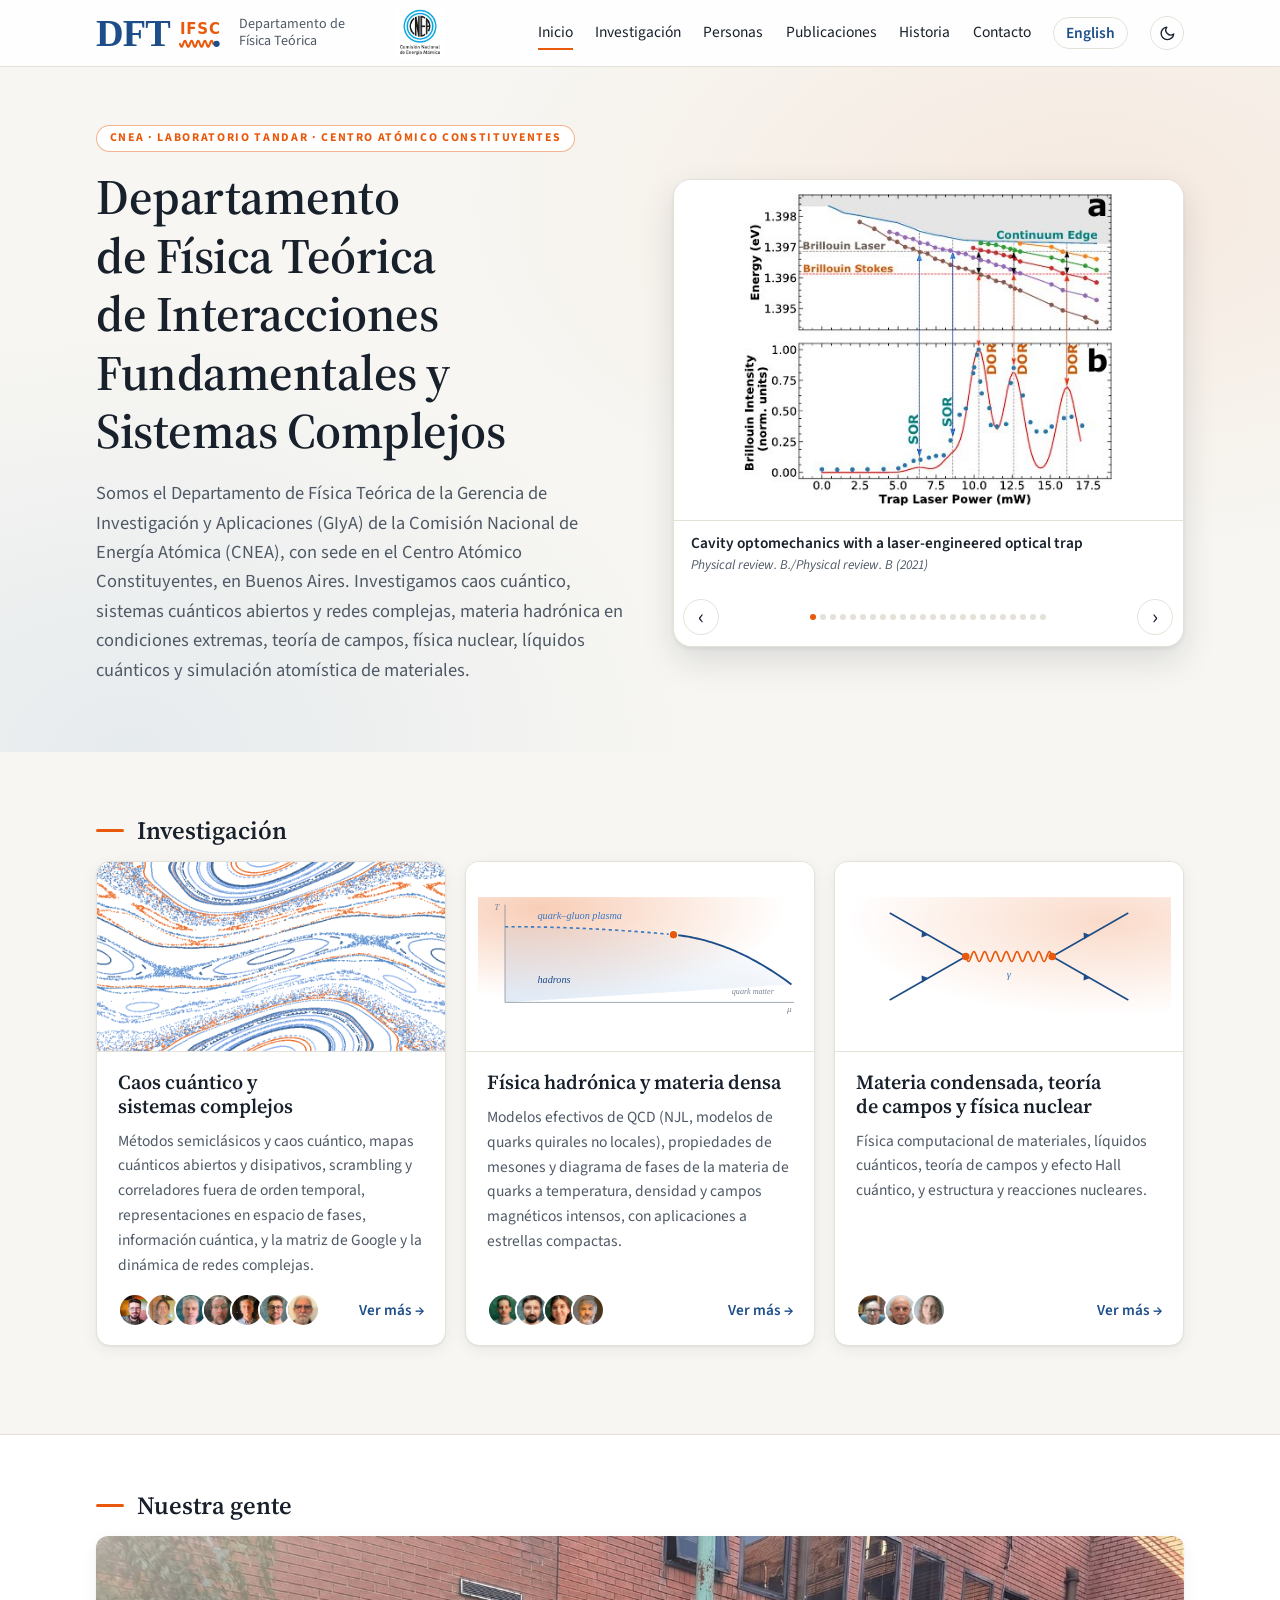
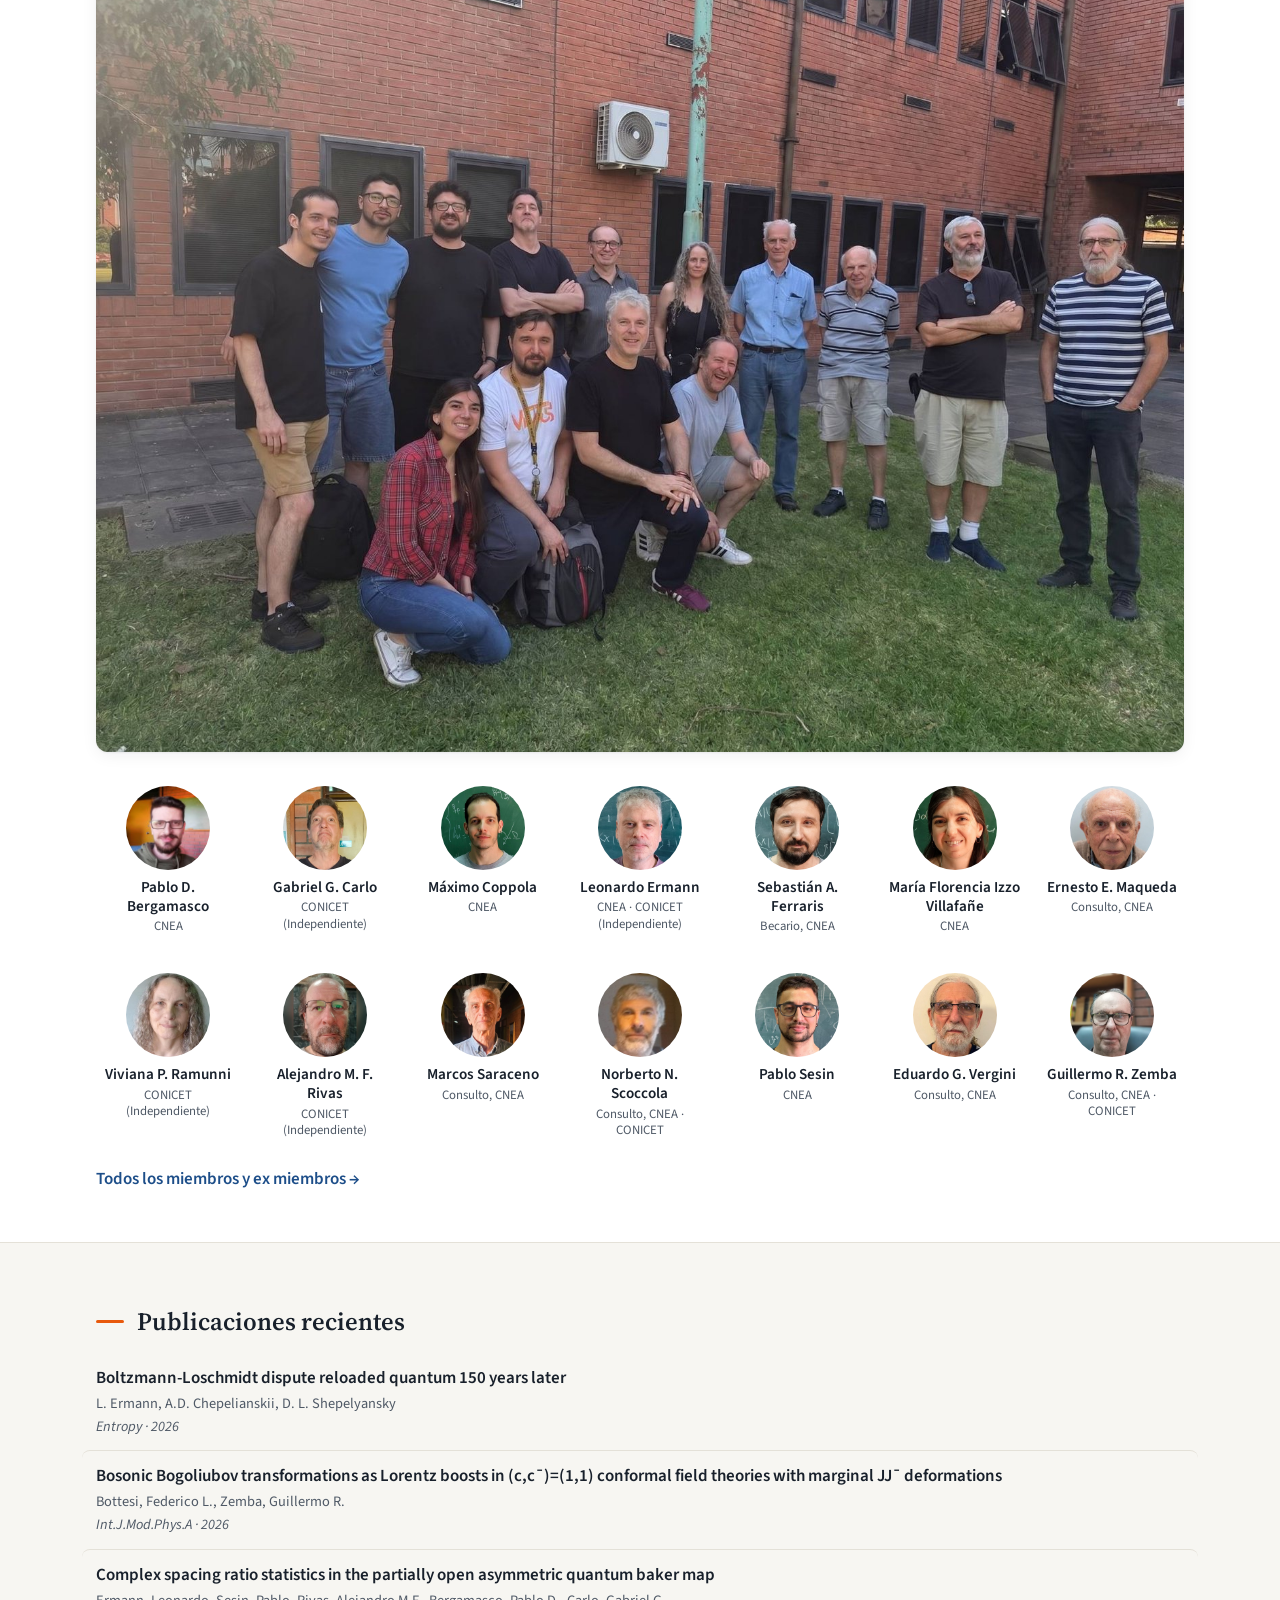
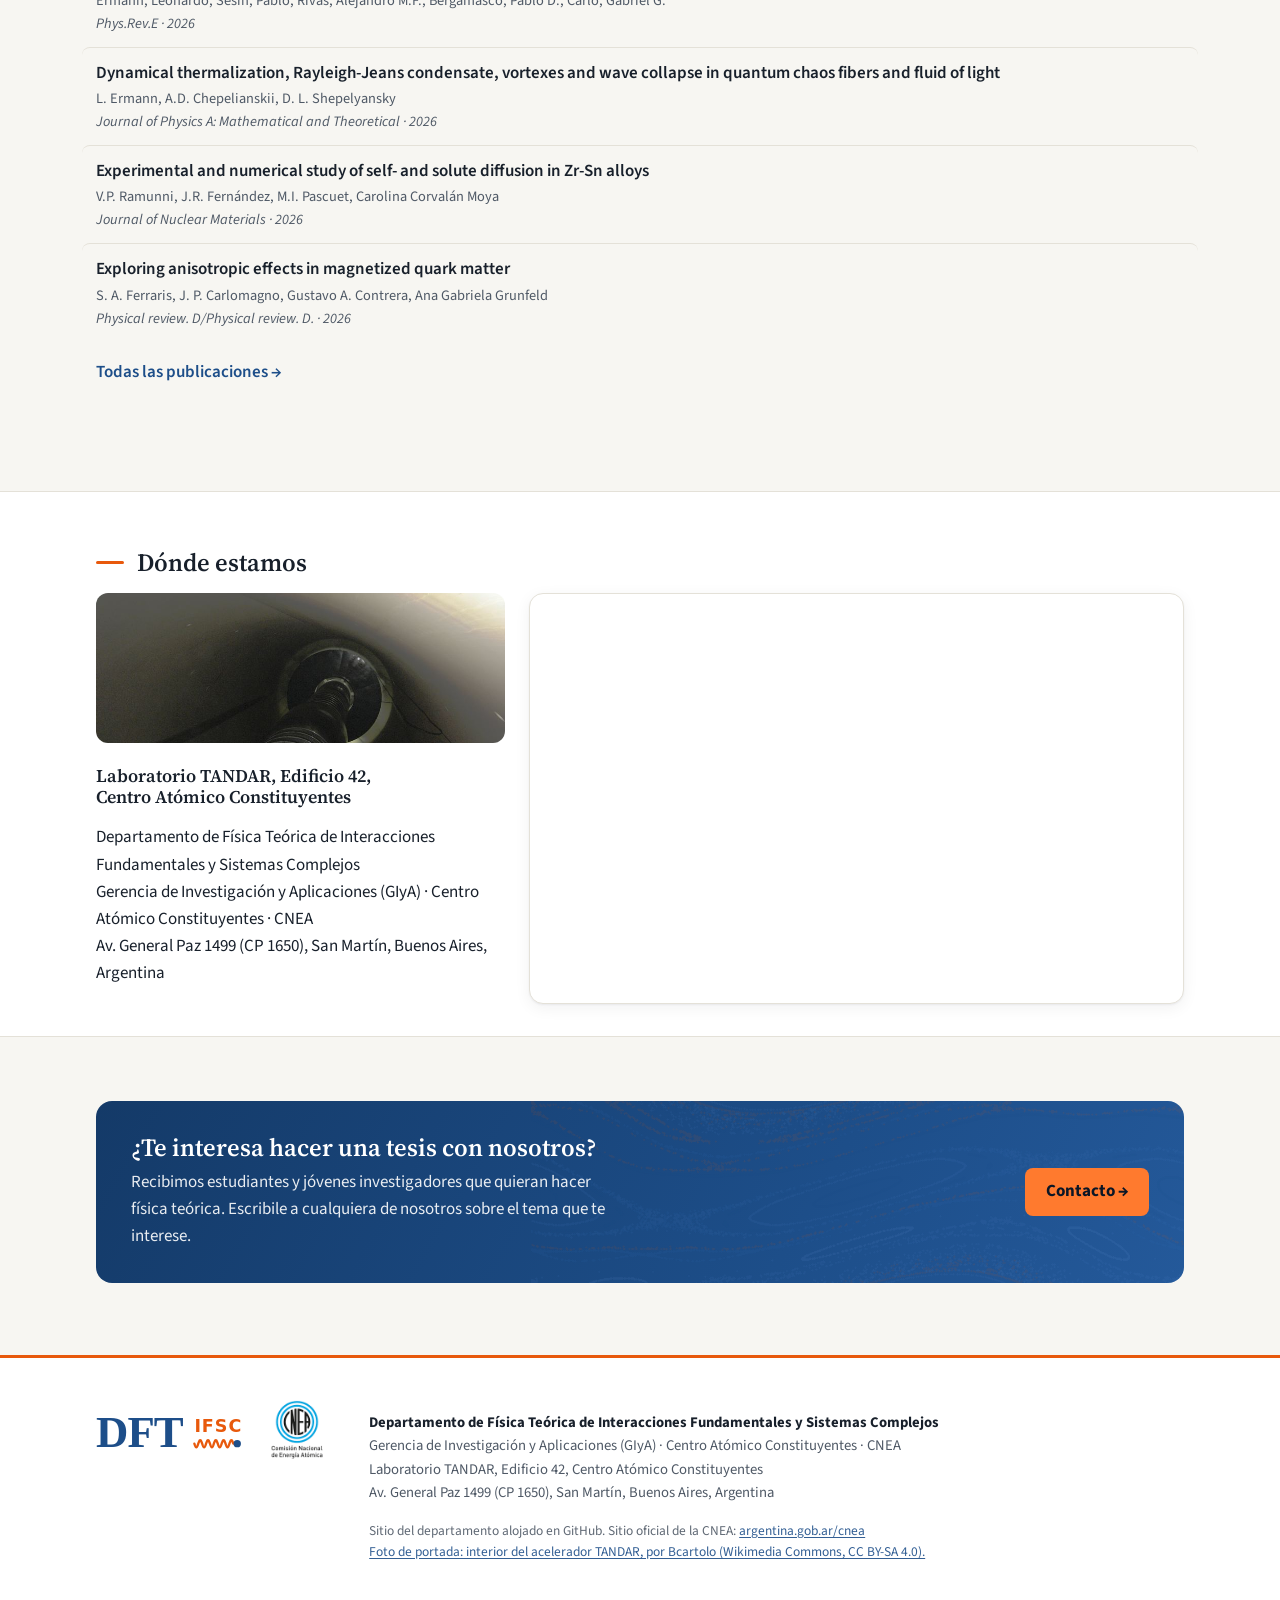
==== commit 2bacb4ef: "Update site" ====
--- a/es/index.html
+++ b/es/index.html
@@ -8,19 +8,19 @@
 <link rel="canonical" href="https://dftifsc-cnea.github.io/es/">
 <link rel="alternate" hreflang="en" href="https://dftifsc-cnea.github.io/"><link rel="alternate" hreflang="es" href="https://dftifsc-cnea.github.io/es/">
 <link rel="alternate" hreflang="x-default" href="https://dftifsc-cnea.github.io/">
-<link rel="icon" href="../assets/favicon.svg?v=4562c2c3" type="image/svg+xml">
+<link rel="icon" href="../assets/favicon.svg?v=f223485b" type="image/svg+xml">
 <link rel="preconnect" href="https://fonts.googleapis.com"><link rel="preconnect" href="https://fonts.gstatic.com" crossorigin>
 <link rel="stylesheet" href="https://fonts.googleapis.com/css2?family=Source+Sans+3:wght@400;600;700&family=Source+Serif+4:opsz,wght@8..60,500;8..60,600;8..60,700&display=swap">
 <meta name="color-scheme" content="light dark">
-<link rel="stylesheet" href="../assets/style.css?v=4562c2c3">
+<link rel="stylesheet" href="../assets/style.css?v=f223485b">
 <script>try{var t=localStorage.getItem('theme');if(t)document.documentElement.dataset.theme=t}catch(e){}</script>
 </head>
 <body class="pg-index">
 <header class="top"><div class="wrap">
-  <a class="brand" href="index.html"><img src="../assets/logo.svg?v=4562c2c3" alt="DFTIFSC" width="150" height="48"><span class="bn">Departamento de Física Teórica</span></a>
-  <a class="inst tcnea" href="https://www.argentina.gob.ar/cnea" target="_blank" rel="noopener" title="Comisión Nacional de Energía Atómica (CNEA)"><img src="../assets/cnea.png?v=4562c2c3" alt="CNEA" width="67" height="73"></a>
+  <a class="brand" href="index.html"><img src="../assets/logo.svg?v=f223485b" alt="DFTIFSC" width="150" height="48"><span class="bn">Departamento de Física Teórica</span></a>
+  <a class="inst tcnea" href="https://www.argentina.gob.ar/cnea" target="_blank" rel="noopener" title="Comisión Nacional de Energía Atómica (CNEA)"><img src="../assets/cnea.png?v=f223485b" alt="CNEA" width="67" height="73"></a>
   <button class="menu" aria-expanded="false" aria-controls="nav">Menú</button>
-  <nav id="nav"><a href="index.html" aria-current=page>Inicio</a><a href="research.html">Investigación</a><a href="people.html">Personas</a><a href="publications.html">Publicaciones</a><a href="join.html">Contacto</a><a class="lang" href="../index.html" hreflang="en">English</a><button class="theme" type="button" title="Cambiar modo claro / oscuro" aria-label="Cambiar modo claro / oscuro"><svg class="moon" viewBox="0 0 24 24" fill="none" stroke="currentColor" stroke-width="2" stroke-linecap="round" stroke-linejoin="round"><path d="M21 12.8A9 9 0 1 1 11.2 3a7 7 0 0 0 9.8 9.8z"/></svg><svg class="sun" viewBox="0 0 24 24" fill="none" stroke="currentColor" stroke-width="2" stroke-linecap="round"><circle cx="12" cy="12" r="4"/><path d="M12 2v2M12 20v2M4.9 4.9l1.4 1.4M17.7 17.7l1.4 1.4M2 12h2M20 12h2M4.9 19.1l1.4-1.4M17.7 6.3l1.4-1.4"/></svg></button></nav>
+  <nav id="nav"><a href="index.html" aria-current=page>Inicio</a><a href="research.html">Investigación</a><a href="people.html">Personas</a><a href="publications.html">Publicaciones</a><a href="history.html">Historia</a><a href="join.html">Contacto</a><a class="lang" href="../index.html" hreflang="en">English</a><button class="theme" type="button" title="Cambiar modo claro / oscuro" aria-label="Cambiar modo claro / oscuro"><svg class="moon" viewBox="0 0 24 24" fill="none" stroke="currentColor" stroke-width="2" stroke-linecap="round" stroke-linejoin="round"><path d="M21 12.8A9 9 0 1 1 11.2 3a7 7 0 0 0 9.8 9.8z"/></svg><svg class="sun" viewBox="0 0 24 24" fill="none" stroke="currentColor" stroke-width="2" stroke-linecap="round"><circle cx="12" cy="12" r="4"/><path d="M12 2v2M12 20v2M4.9 4.9l1.4 1.4M17.7 17.7l1.4 1.4M2 12h2M20 12h2M4.9 19.1l1.4-1.4M17.7 6.3l1.4-1.4"/></svg></button></nav>
 </div></header>
 <main>
 
@@ -31,7 +31,7 @@
   <div class="car" data-prev="Anterior" data-next="Siguiente"><a class="car-stage" target="_blank" rel="noopener"><img alt=""></a><div class="car-cap"><span class="car-t"></span><span class="car-c"></span></div><div class="car-nav"><button class="car-b" data-d="-1" aria-label="Anterior">‹</button><span class="car-dots"></span><button class="car-b" data-d="1" aria-label="Siguiente">›</button></div><script type="application/json" class="car-data">[{"img": "../img/figs/2009.09606-f1.jpg", "t": "Cavity optomechanics with a laser-engineered optical trap", "u": "https://doi.org/10.1103/physrevb.103.l081301", "c": "Physical review. B./Physical review. B (2021)"}, {"img": "../img/figs/2009.09606-f3.jpg", "t": "Cavity optomechanics with a laser-engineered optical trap", "u": "https://doi.org/10.1103/physrevb.103.l081301", "c": "Physical review. B./Physical review. B (2021)"}, {"img": "../img/figs/2109.01911-f2.jpg", "t": "Light pseudoscalar meson masses under strong magnetic fields within the SU(3) Nambu–Jona-Lasinio model", "u": "https://doi.org/10.1103/physrevd.104.094040", "c": "Phys.Rev.D (2021)"}, {"img": "../img/figs/2109.01911-f4.jpg", "t": "Light pseudoscalar meson masses under strong magnetic fields within the SU(3) Nambu–Jona-Lasinio model", "u": "https://doi.org/10.1103/physrevd.104.094040", "c": "Phys.Rev.D (2021)"}, {"img": "../img/figs/2112.00458-f2.jpg", "t": "Asynchronous locking in metamaterials of fluids of light and sound", "u": "https://doi.org/10.1038/s41467-023-38788-9", "c": "Nature Communications (2023)"}, {"img": "../img/figs/2112.00458-f1.jpg", "t": "Asynchronous locking in metamaterials of fluids of light and sound", "u": "https://doi.org/10.1038/s41467-023-38788-9", "c": "Nature Communications (2023)"}, {"img": "../img/figs/2112.06648-f1.jpg", "t": "Impact of chaos on precursors of quantum criticality", "u": "https://doi.org/10.1103/physreve.104.l062202", "c": "Phys.Rev.E (2021)"}, {"img": "../img/figs/2112.06648-f4.jpg", "t": "Impact of chaos on precursors of quantum criticality", "u": "https://doi.org/10.1103/physreve.104.l062202", "c": "Phys.Rev.E (2021)"}, {"img": "../img/figs/2205.10107-f3.jpg", "t": "Optimal quantum reservoir computing for the noisy intermediate-scale quantum era", "u": "https://doi.org/10.1103/physreve.106.l043301", "c": "Physical review. E (2022)"}, {"img": "../img/figs/2205.10107-f1.jpg", "t": "Optimal quantum reservoir computing for the noisy intermediate-scale quantum era", "u": "https://doi.org/10.1103/physreve.106.l043301", "c": "Physical review. E (2022)"}, {"img": "../img/figs/2301.06814-f3.jpg", "t": "Taking advantage of noise in quantum reservoir computing", "u": "https://doi.org/10.1038/s41598-023-35461-5", "c": "Scientific Reports (2023)"}, {"img": "../img/figs/2304.04894-f4.jpg", "t": "Majorization-based benchmark of the complexity of quantum processors", "u": "https://doi.org/10.1007/s11128-024-04457-z", "c": "Quantum Information Processing (2024)"}, {"img": "../img/figs/2405.19537-f1.jpg", "t": "Optimal Complexity of Parameterized Quantum Circuits", "u": "https://doi.org/10.3390/e28010073", "c": "Entropy (2026)"}, {"img": "../img/figs/2501.10247-f1.jpg", "t": "Optimal multicore quantum computing with few interconnects", "u": "https://doi.org/10.1063/5.0252348", "c": "APL Quantum (2025)"}, {"img": "../img/figs/2501.10247-f3.jpg", "t": "Optimal multicore quantum computing with few interconnects", "u": "https://doi.org/10.1063/5.0252348", "c": "APL Quantum (2025)"}, {"img": "../img/figs/2503.03680-f1.jpg", "t": "Spectral truncation of out-of-time-ordered correlators in dissipative systems", "u": "https://doi.org/10.1103/8cvg-7sbh", "c": "Phys.Rev.E (2025)"}, {"img": "../img/figs/2607.07874-f2.jpg", "t": "Unveiling semiclassical structures in eigenstates of a quantum chaotic system using neural networks", "u": "https://doi.org/10.1103/9xdp-mwln", "c": "APS Open Science (2026)"}, {"img": "../img/figs/2607.07874-f1.jpg", "t": "Unveiling semiclassical structures in eigenstates of a quantum chaotic system using neural networks", "u": "https://doi.org/10.1103/9xdp-mwln", "c": "APS Open Science (2026)"}, {"img": "../img/figs/2212.08269-f1.jpg", "t": "Giant optomechanical coupling and dephasing protection with cavity exciton-polaritons", "u": "https://doi.org/10.1103/physrevresearch.5.l042035", "c": "Physical Review Research (2023)"}, {"img": "../img/figs/2212.08269-f2.jpg", "t": "Giant optomechanical coupling and dephasing protection with cavity exciton-polaritons", "u": "https://doi.org/10.1103/physrevresearch.5.l042035", "c": "Physical Review Research (2023)"}, {"img": "../img/figs/2211.06353-f1.jpg", "t": "Quantum Lyapunov exponent in dissipative systems", "u": "https://doi.org/10.1103/physreve.108.024208", "c": "Phys.Rev.E (2023)"}, {"img": "../img/figs/2107.02022-f8.jpg", "t": "Isospin asymmetric matter in a nonlocal chiral quark model", "u": "https://doi.org/10.1103/physrevd.104.074018", "c": "Phys.Rev.D (2021)"}, {"img": "../img/figs/2205.15928-f1.jpg", "t": "Neutral pseudoscalar and vector meson masses under strong magnetic fields in an extended NJL model: Mixing effects", "u": "https://doi.org/10.1103/physrevd.106.074002", "c": "Phys.Rev.D (2022)"}, {"img": "../img/figs/2305.15540-f6.jpg", "t": "T − μ quark matter phase transitions and critical endpoint in nonlocal PNJL models under a strong magnetic field", "u": "https://doi.org/10.1103/physrevd.108.056029", "c": "Physical review. D/Physical review. D. (2023)"}, {"img": "../img/figs/2305.15540-f7.jpg", "t": "T − μ quark matter phase transitions and critical endpoint in nonlocal PNJL models under a strong magnetic field", "u": "https://doi.org/10.1103/physrevd.108.056029", "c": "Physical review. D/Physical review. D. (2023)"}, {"img": "../img/figs/2402.13842-f5.jpg", "t": "Cold isospin asymmetric baryonic rich matter in nonlocal NJL-like models", "u": "https://doi.org/10.1103/physrevd.109.094041", "c": "Phys.Rev.D (2024)"}, {"img": "../img/figs/2402.13842-f7.jpg", "t": "Cold isospin asymmetric baryonic rich matter in nonlocal NJL-like models", "u": "https://doi.org/10.1103/physrevd.109.094041", "c": "Phys.Rev.D (2024)"}, {"img": "../img/figs/2410.05568-f1.jpg", "t": "Thermomagnetic effects on light pseudoscalar meson masses within the SU(3) Nambu–Jona-Lasinio model", "u": "https://doi.org/10.1103/physrevd.110.114036", "c": "Phys.Rev.D (2024)"}, {"img": "../img/figs/2501.02782-f5.jpg", "t": "Topological susceptibility and axion properties in the presence of a strong magnetic field within the three-flavor NJL model", "u": "https://doi.org/10.1103/physrevd.111.074001", "c": "Phys.Rev.D (2025)"}, {"img": "../img/figs/2511.05701-f6.jpg", "t": "Exploring anisotropic effects in magnetized quark matter", "u": "https://doi.org/10.1103/xndd-9lln", "c": "Physical review. D/Physical review. D. (2026)"}, {"img": "../img/figs/2409.06400-f1.jpg", "t": "The resistivity of rare earth impurities diluted in Lanthanum, Part I", "u": "https://doi.org/10.1016/j.physb.2024.416760", "c": "Physica B Condensed Matter (2024)"}, {"img": "../img/figs/2409.06400-f4.jpg", "t": "The resistivity of rare earth impurities diluted in Lanthanum, Part I", "u": "https://doi.org/10.1016/j.physb.2024.416760", "c": "Physica B Condensed Matter (2024)"}, {"img": "../img/figs/2409.06400-f6.jpg", "t": "The resistivity of rare earth impurities diluted in Lanthanum, Part I", "u": "https://doi.org/10.1016/j.physb.2024.416760", "c": "Physica B Condensed Matter (2024)"}, {"img": "../img/figs/2107.02022-f1.jpg", "t": "Isospin asymmetric matter in a nonlocal chiral quark model", "u": "https://doi.org/10.1103/physrevd.104.074018", "c": "Phys.Rev.D (2021)"}, {"img": "../img/figs/ermann-fig56.jpg", "t": "Dynamical thermalization, Rayleigh-Jeans condensate, vortexes and wave collapse in quantum chaos fibers and fluid of light", "u": "https://doi.org/10.1088/1751-8121/ae3ebe", "c": "Journal of Physics A: Mathematical and Theoretical (2026)"}, {"img": "../img/figs/ermann-fig57.jpg", "t": "Boltzmann-Loschmidt dispute reloaded quantum 150 years later", "u": "https://doi.org/10.3390/e28060594", "c": "Entropy (2026)"}, {"img": "../img/figs/ermann-fig58.jpg", "t": "Structural and functional robustness in public transportation networks of Latin American cities", "u": "https://doi.org/10.1007/s44327-026-00321-0", "c": "Discover Cities (2026)"}, {"img": "../img/figs/ermann-fig59.jpg", "t": "Thermodynamic description of wealth inequality in the world", "u": "https://doi.org/10.3390/complexities2030020", "c": "Complexities (2026)"}, {"img": "../img/figs/ermann-fig60.jpg", "t": "Complex spacing ratio statistics in the partially open asymmetric quantum baker map", "u": "https://doi.org/10.1103/q5fx-y7zr", "c": "Physical Review E (2026)"}, {"img": "../img/figs/ermann-fig53.jpg", "t": "Exploring quantum localization with machine learning", "u": "https://doi.org/10.1016/j.physa.2024.130310", "c": "Physica A: Statistical Mechanics and its Applications (2025)"}, {"img": "../img/figs/ermann-fig54.jpg", "t": "Ideal Gas Law for a Quantum Particle", "u": "https://doi.org/10.1103/nwwy-qwwp", "c": "Physical Review E (2025)"}, {"img": "../img/figs/ermann-fig55.jpg", "t": "Opinion Formation in Wikipedia Ising Networks", "u": "https://doi.org/10.3390/info16090782", "c": "Information (2025)"}]</script></div>
 </div></section>
 <section class="wrap sec"><h2 class="h">Investigación</h2><div class="grid three"><a class="gcard big" href="research.html#chaos"><span class="art" style="background-image:url(../assets/art-chaos.png)"></span><span class="gbody"><h3>Caos cuántico y sistemas complejos</h3><p>Métodos semiclásicos y caos cuántico, mapas cuánticos abiertos y disipativos, scrambling y correladores fuera de orden temporal, representaciones en espacio de fases, información cuántica, y la matriz de Google y la dinámica de redes complejas.</p><span class="gfoot"><span class="avs"><img class="av sm" src="../img/people/bergamasco.jpg" alt="" loading="lazy"><img class="av sm" src="../img/people/carlo.jpg" alt="" loading="lazy"><img class="av sm" src="../img/people/ermann.jpg" alt="" loading="lazy"><img class="av sm" src="../img/people/rivas.jpg" alt="" loading="lazy"><img class="av sm" src="../img/people/saraceno.jpg" alt="" loading="lazy"><img class="av sm" src="../img/people/sesin.jpg" alt="" loading="lazy"><img class="av sm" src="../img/people/vergini.jpg" alt="" loading="lazy"></span><span class="go">Ver más →</span></span></span></a><a class="gcard big" href="research.html#hadrons"><span class="art" style="background-image:url(../assets/art-hadrons.svg)"></span><span class="gbody"><h3>Física hadrónica y materia densa</h3><p>Modelos efectivos de QCD (NJL, modelos de quarks quirales no locales), propiedades de mesones y diagrama de fases de la materia de quarks a temperatura, densidad y campos magnéticos intensos, con aplicaciones a estrellas compactas.</p><span class="gfoot"><span class="avs"><img class="av sm" src="../img/people/coppola.jpg" alt="" loading="lazy"><img class="av sm" src="../img/people/ferraris.jpg" alt="" loading="lazy"><img class="av sm" src="../img/people/izzo-villafane.jpg" alt="" loading="lazy"><img class="av sm" src="../img/people/scoccola.jpg" alt="" loading="lazy"></span><span class="go">Ver más →</span></span></span></a><a class="gcard big" href="research.html#independent"><span class="art" style="background-image:url(../assets/art-indep.svg)"></span><span class="gbody"><h3>Materia condensada, teoría de campos y física nuclear</h3><p>Física computacional de materiales, líquidos cuánticos, teoría de campos y efecto Hall cuántico, y estructura y reacciones nucleares.</p><span class="gfoot"><span class="avs"><img class="av sm" src="../img/people/zemba.jpg" alt="" loading="lazy"><img class="av sm" src="../img/people/maqueda.jpg" alt="" loading="lazy"><img class="av sm" src="../img/people/ramunni.jpg" alt="" loading="lazy"></span><span class="go">Ver más →</span></span></span></a></div></section>
-<section class="band"><div class="wrap sec"><h2 class="h">Nuestra gente</h2><div class="minis"><a class="mini" href="people.html#bergamasco"><img class="av" src="../img/people/bergamasco.jpg" alt="" loading="lazy"><span class="mn">Pablo D. Bergamasco</span><span class="mr">CNEA</span></a><a class="mini" href="people.html#carlo"><img class="av" src="../img/people/carlo.jpg" alt="" loading="lazy"><span class="mn">Gabriel G. Carlo</span><span class="mr">CONICET (Independiente)</span></a><a class="mini" href="people.html#coppola"><img class="av" src="../img/people/coppola.jpg" alt="" loading="lazy"><span class="mn">Máximo Coppola</span><span class="mr">CNEA</span></a><a class="mini" href="people.html#ermann"><img class="av" src="../img/people/ermann.jpg" alt="" loading="lazy"><span class="mn">Leonardo Ermann</span><span class="mr">CNEA · CONICET (Independiente)</span></a><a class="mini" href="people.html#ferraris"><img class="av" src="../img/people/ferraris.jpg" alt="" loading="lazy"><span class="mn">Sebastián A. Ferraris</span><span class="mr">Becario, CNEA</span></a><a class="mini" href="people.html#izzo-villafane"><img class="av" src="../img/people/izzo-villafane.jpg" alt="" loading="lazy"><span class="mn">María Florencia Izzo Villafañe</span><span class="mr">CNEA</span></a><a class="mini" href="people.html#maqueda"><img class="av" src="../img/people/maqueda.jpg" alt="" loading="lazy"><span class="mn">Ernesto E. Maqueda</span><span class="mr">Consulto, CNEA</span></a><a class="mini" href="people.html#ramunni"><img class="av" src="../img/people/ramunni.jpg" alt="" loading="lazy"><span class="mn">Viviana P. Ramunni</span><span class="mr">CONICET (Independiente)</span></a><a class="mini" href="people.html#rivas"><img class="av" src="../img/people/rivas.jpg" alt="" loading="lazy"><span class="mn">Alejandro M. F. Rivas</span><span class="mr">CONICET (Independiente)</span></a><a class="mini" href="people.html#saraceno"><img class="av" src="../img/people/saraceno.jpg" alt="" loading="lazy"><span class="mn">Marcos Saraceno</span><span class="mr">Consulto, CNEA</span></a><a class="mini" href="people.html#scoccola"><img class="av" src="../img/people/scoccola.jpg" alt="" loading="lazy"><span class="mn">Norberto N. Scoccola</span><span class="mr">Consulto, CNEA · CONICET</span></a><a class="mini" href="people.html#sesin"><img class="av" src="../img/people/sesin.jpg" alt="" loading="lazy"><span class="mn">Pablo Sesin</span><span class="mr">CNEA</span></a><a class="mini" href="people.html#vergini"><img class="av" src="../img/people/vergini.jpg" alt="" loading="lazy"><span class="mn">Eduardo G. Vergini</span><span class="mr">Consulto, CNEA</span></a><a class="mini" href="people.html#zemba"><img class="av" src="../img/people/zemba.jpg" alt="" loading="lazy"><span class="mn">Guillermo R. Zemba</span><span class="mr">Consulto, CNEA · CONICET</span></a></div>
+<section class="band"><div class="wrap sec"><h2 class="h">Nuestra gente</h2><figure class="gphoto"><img src="../img/people/grupo-2026.jpg" alt="Nuestra gente" width="1600" height="1200" loading="lazy"><a class="gtag" href="people.html#coppola" style="left:16.50%;top:29.33%;width:6.50%;height:10.00%"><span>Máximo Coppola</span></a><a class="gtag" href="people.html#sesin" style="left:23.00%;top:27.67%;width:6.50%;height:10.00%"><span>Pablo Sesin</span></a><a class="gtag" href="people.html#bergamasco" style="left:29.15%;top:31.00%;width:6.50%;height:10.00%"><span>Pablo D. Bergamasco</span></a><a class="gtag" href="people.html#carlo" style="left:36.25%;top:29.33%;width:6.50%;height:10.00%"><span>Gabriel G. Carlo</span></a><a class="gtag" href="people.html#zemba" style="left:43.25%;top:33.00%;width:6.50%;height:10.00%"><span>Guillermo R. Zemba</span></a><a class="gtag" href="people.html#ramunni" style="left:51.25%;top:36.33%;width:6.50%;height:10.00%"><span>Viviana P. Ramunni</span></a><a class="gtag" href="people.html#saraceno" style="left:59.75%;top:33.67%;width:6.50%;height:10.00%"><span>Marcos Saraceno</span></a><a class="gtag" href="people.html#maqueda" style="left:66.75%;top:35.33%;width:6.50%;height:10.00%"><span>Ernesto E. Maqueda</span></a><a class="gtag" href="people.html#scoccola" style="left:76.75%;top:32.67%;width:6.50%;height:10.00%"><span>Norberto N. Scoccola</span></a><a class="gtag" href="people.html#vergini" style="left:89.25%;top:33.67%;width:6.50%;height:10.00%"><span>Eduardo G. Vergini</span></a><a class="gtag" href="people.html#izzo-villafane" style="left:29.75%;top:53.00%;width:6.50%;height:10.00%"><span>María Florencia Izzo Villafañe</span></a><a class="gtag" href="people.html#ferraris" style="left:37.25%;top:45.00%;width:6.50%;height:10.00%"><span>Sebastián A. Ferraris</span></a><a class="gtag" href="people.html#ermann" style="left:45.25%;top:43.33%;width:6.50%;height:10.00%"><span>Leonardo Ermann</span></a><a class="gtag" href="people.html#rivas" style="left:54.00%;top:49.00%;width:6.50%;height:10.00%"><span>Alejandro M. F. Rivas</span></a></figure><div class="minis"><a class="mini" href="people.html#bergamasco"><img class="av" src="../img/people/bergamasco.jpg" alt="" loading="lazy"><span class="mn">Pablo D. Bergamasco</span><span class="mr">CNEA</span></a><a class="mini" href="people.html#carlo"><img class="av" src="../img/people/carlo.jpg" alt="" loading="lazy"><span class="mn">Gabriel G. Carlo</span><span class="mr">CONICET (Independiente)</span></a><a class="mini" href="people.html#coppola"><img class="av" src="../img/people/coppola.jpg" alt="" loading="lazy"><span class="mn">Máximo Coppola</span><span class="mr">CNEA</span></a><a class="mini" href="people.html#ermann"><img class="av" src="../img/people/ermann.jpg" alt="" loading="lazy"><span class="mn">Leonardo Ermann</span><span class="mr">CNEA · CONICET (Independiente)</span></a><a class="mini" href="people.html#ferraris"><img class="av" src="../img/people/ferraris.jpg" alt="" loading="lazy"><span class="mn">Sebastián A. Ferraris</span><span class="mr">Becario, CNEA</span></a><a class="mini" href="people.html#izzo-villafane"><img class="av" src="../img/people/izzo-villafane.jpg" alt="" loading="lazy"><span class="mn">María Florencia Izzo Villafañe</span><span class="mr">CNEA</span></a><a class="mini" href="people.html#maqueda"><img class="av" src="../img/people/maqueda.jpg" alt="" loading="lazy"><span class="mn">Ernesto E. Maqueda</span><span class="mr">Consulto, CNEA</span></a><a class="mini" href="people.html#ramunni"><img class="av" src="../img/people/ramunni.jpg" alt="" loading="lazy"><span class="mn">Viviana P. Ramunni</span><span class="mr">CONICET (Independiente)</span></a><a class="mini" href="people.html#rivas"><img class="av" src="../img/people/rivas.jpg" alt="" loading="lazy"><span class="mn">Alejandro M. F. Rivas</span><span class="mr">CONICET (Independiente)</span></a><a class="mini" href="people.html#saraceno"><img class="av" src="../img/people/saraceno.jpg" alt="" loading="lazy"><span class="mn">Marcos Saraceno</span><span class="mr">Consulto, CNEA</span></a><a class="mini" href="people.html#scoccola"><img class="av" src="../img/people/scoccola.jpg" alt="" loading="lazy"><span class="mn">Norberto N. Scoccola</span><span class="mr">Consulto, CNEA · CONICET</span></a><a class="mini" href="people.html#sesin"><img class="av" src="../img/people/sesin.jpg" alt="" loading="lazy"><span class="mn">Pablo Sesin</span><span class="mr">CNEA</span></a><a class="mini" href="people.html#vergini"><img class="av" src="../img/people/vergini.jpg" alt="" loading="lazy"><span class="mn">Eduardo G. Vergini</span><span class="mr">Consulto, CNEA</span></a><a class="mini" href="people.html#zemba"><img class="av" src="../img/people/zemba.jpg" alt="" loading="lazy"><span class="mn">Guillermo R. Zemba</span><span class="mr">Consulto, CNEA · CONICET</span></a></div>
   <p><a class="more" href="people.html">Todos los miembros y ex miembros →</a></p></div></section>
 <section class="wrap sec"><h2 class="h">Publicaciones recientes</h2><ol class="pubs"><li data-m="ermann" data-g="chaos chaos-q" data-k="article"><span class="pt"><a href="https://doi.org/10.3390/e28060594" target="_blank" rel="noopener">Boltzmann-Loschmidt dispute reloaded quantum 150 years later</a></span><span class="pa">L. Ermann, A.D. Chepelianskii, D. L. Shepelyansky</span><span class="pj">Entropy · 2026</span></li><li data-m="zemba" data-g="qft" data-k="article"><span class="pt"><a href="https://doi.org/10.1142/s0217751x26500314" target="_blank" rel="noopener">Bosonic Bogoliubov transformations as Lorentz boosts in (c,c¯)=(1,1) conformal field theories with marginal JJ¯ deformations</a></span><span class="pa">Bottesi, Federico L., Zemba, Guillermo R.</span><span class="pj">Int.J.Mod.Phys.A · 2026</span></li><li data-m="bergamasco carlo ermann rivas sesin" data-g="chaos chaos-q" data-k="article"><span class="pt"><a href="https://doi.org/10.1103/q5fx-y7zr" target="_blank" rel="noopener">Complex spacing ratio statistics in the partially open asymmetric quantum baker map</a></span><span class="pa">Ermann, Leonardo, Sesin, Pablo, Rivas, Alejandro M.F., Bergamasco, Pablo D., Carlo, Gabriel G.</span><span class="pj">Phys.Rev.E · 2026</span></li><li data-m="ermann" data-g="chaos chaos-q" data-k="article"><span class="pt"><a href="https://doi.org/10.1088/1751-8121/ae3ebe" target="_blank" rel="noopener">Dynamical thermalization, Rayleigh-Jeans condensate, vortexes and wave collapse in quantum chaos fibers and fluid of light</a></span><span class="pa">L. Ermann, A.D. Chepelianskii, D. L. Shepelyansky</span><span class="pj">Journal of Physics A: Mathematical and Theoretical · 2026</span></li><li data-m="ramunni" data-g="materials" data-k="article"><span class="pt"><a href="https://doi.org/10.1016/j.jnucmat.2026.156732" target="_blank" rel="noopener">Experimental and numerical study of self- and solute diffusion in Zr-Sn alloys</a></span><span class="pa">V.P. Ramunni, J.R. Fernández, M.I. Pascuet, Carolina Corvalán Moya</span><span class="pj">Journal of Nuclear Materials · 2026</span></li><li data-m="ferraris grunfeld" data-g="hadrons" data-k="article"><span class="pt"><a href="https://doi.org/10.1103/xndd-9lln" target="_blank" rel="noopener">Exploring anisotropic effects in magnetized quark matter</a></span><span class="pa">S. A. Ferraris, J. P. Carlomagno, Gustavo A. Contrera, Ana Gabriela Grunfeld</span><span class="pj">Physical review. D/Physical review. D. · 2026</span></li></ol>
   <p><a class="more" href="publications.html">Todas las publicaciones →</a></p></section>
@@ -41,12 +41,12 @@
 
 </main>
 <footer><div class="wrap fgrid">
-  <div class="flogos"><img src="../assets/logo.svg?v=4562c2c3" alt="DFTIFSC" width="150" height="48"><a class="inst" href="https://www.argentina.gob.ar/cnea" target="_blank" rel="noopener"><img src="../assets/cnea.png?v=4562c2c3" alt="CNEA" width="67" height="73"></a></div>
+  <div class="flogos"><img src="../assets/logo.svg?v=f223485b" alt="DFTIFSC" width="150" height="48"><a class="inst" href="https://www.argentina.gob.ar/cnea" target="_blank" rel="noopener"><img src="../assets/cnea.png?v=f223485b" alt="CNEA" width="67" height="73"></a></div>
   <div><p><strong>Departamento de Física Teórica de Interacciones Fundamentales y Sistemas Complejos</strong><br>Gerencia de Investigación y Aplicaciones (GIyA) · Centro Atómico Constituyentes · CNEA<br>Laboratorio TANDAR, Edificio 42, Centro Atómico Constituyentes<br>Av. General Paz 1499 (CP 1650), San Martín, Buenos Aires, Argentina</p>
   <p class="small">Sitio del departamento alojado en GitHub. Sitio oficial de la CNEA: <a href="https://www.argentina.gob.ar/cnea" target="_blank" rel="noopener">argentina.gob.ar/cnea</a><br>
   <a href="https://commons.wikimedia.org/wiki/File:Tandar.jpg" target="_blank" rel="noopener">Foto de portada: interior del acelerador TANDAR, por Bcartolo (Wikimedia Commons, CC BY-SA 4.0).</a></p></div>
 </div></footer>
-<script src="../assets/site.js?v=4562c2c3" defer></script>
+<script src="../assets/site.js?v=f223485b" defer></script>
 <script>window.goatcounter = {path: function(p) { return location.host + p }}</script>
 <script data-goatcounter="https://leoermann.goatcounter.com/count" async src="https://gc.zgo.at/count.js"></script>
 </body>
--- a/assets/style.css
+++ b/assets/style.css
@@ -299,3 +299,13 @@
 .people.compact h3{font-size:.98rem}
 .people.compact p{font-size:.82rem;margin:.15rem 0}
 .people.compact .lk{font-size:.8rem}
+
+/* foto grupal con nombres */
+.gphoto{position:relative;margin:0 0 1.5rem;border-radius:12px;overflow:hidden;box-shadow:var(--shadow)}
+.gphoto img{display:block;width:100%;height:auto}
+.gtag{position:absolute;border-radius:50%;outline:none}
+.gtag span{position:absolute;left:50%;top:100%;transform:translate(-50%,4px);white-space:nowrap;background:var(--night);color:var(--on-night);
+  font-size:.85rem;font-weight:600;padding:.2rem .55rem;border-radius:6px;opacity:0;pointer-events:none;transition:opacity .15s;z-index:2}
+.gtag:hover span,.gtag:focus span{opacity:1}
+.gtag:hover,.gtag:focus{box-shadow:0 0 0 3px rgba(255,255,255,.85)}
+@media (hover:none){.gtag span{font-size:.75rem}}
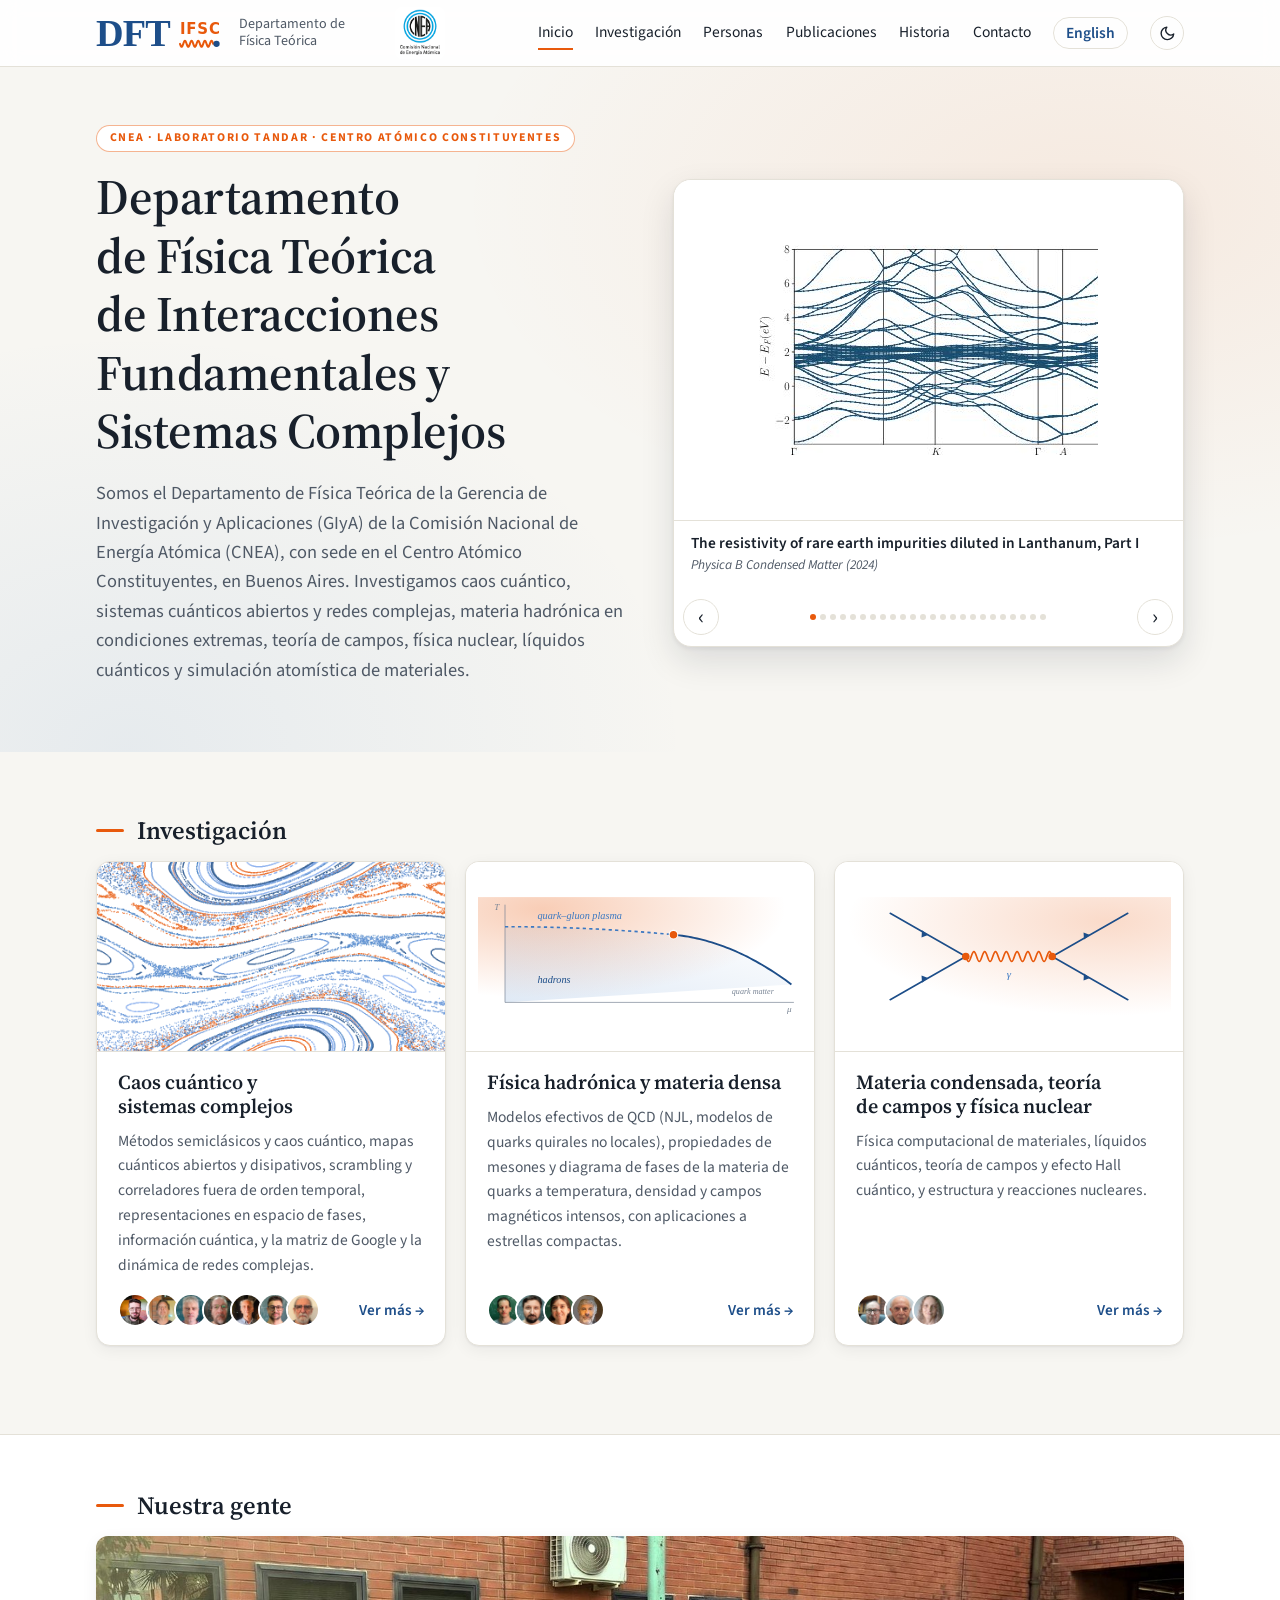
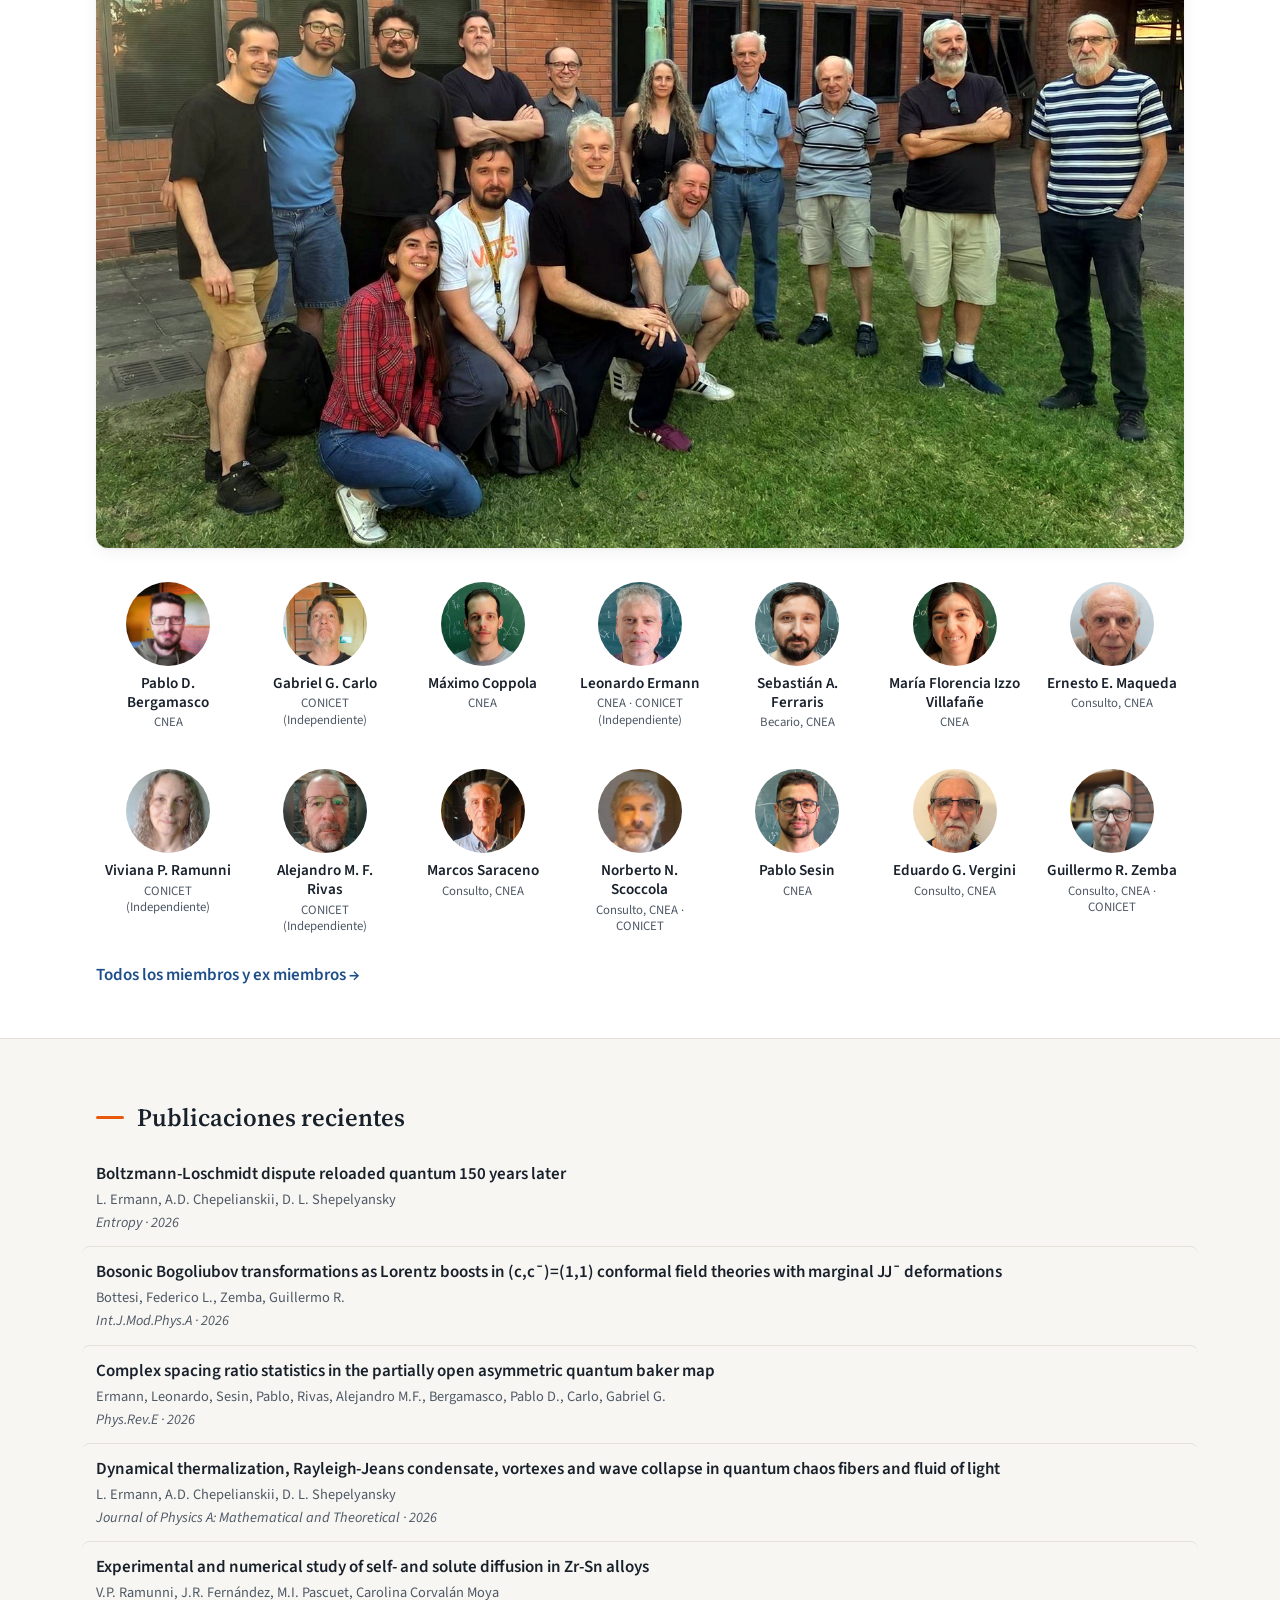
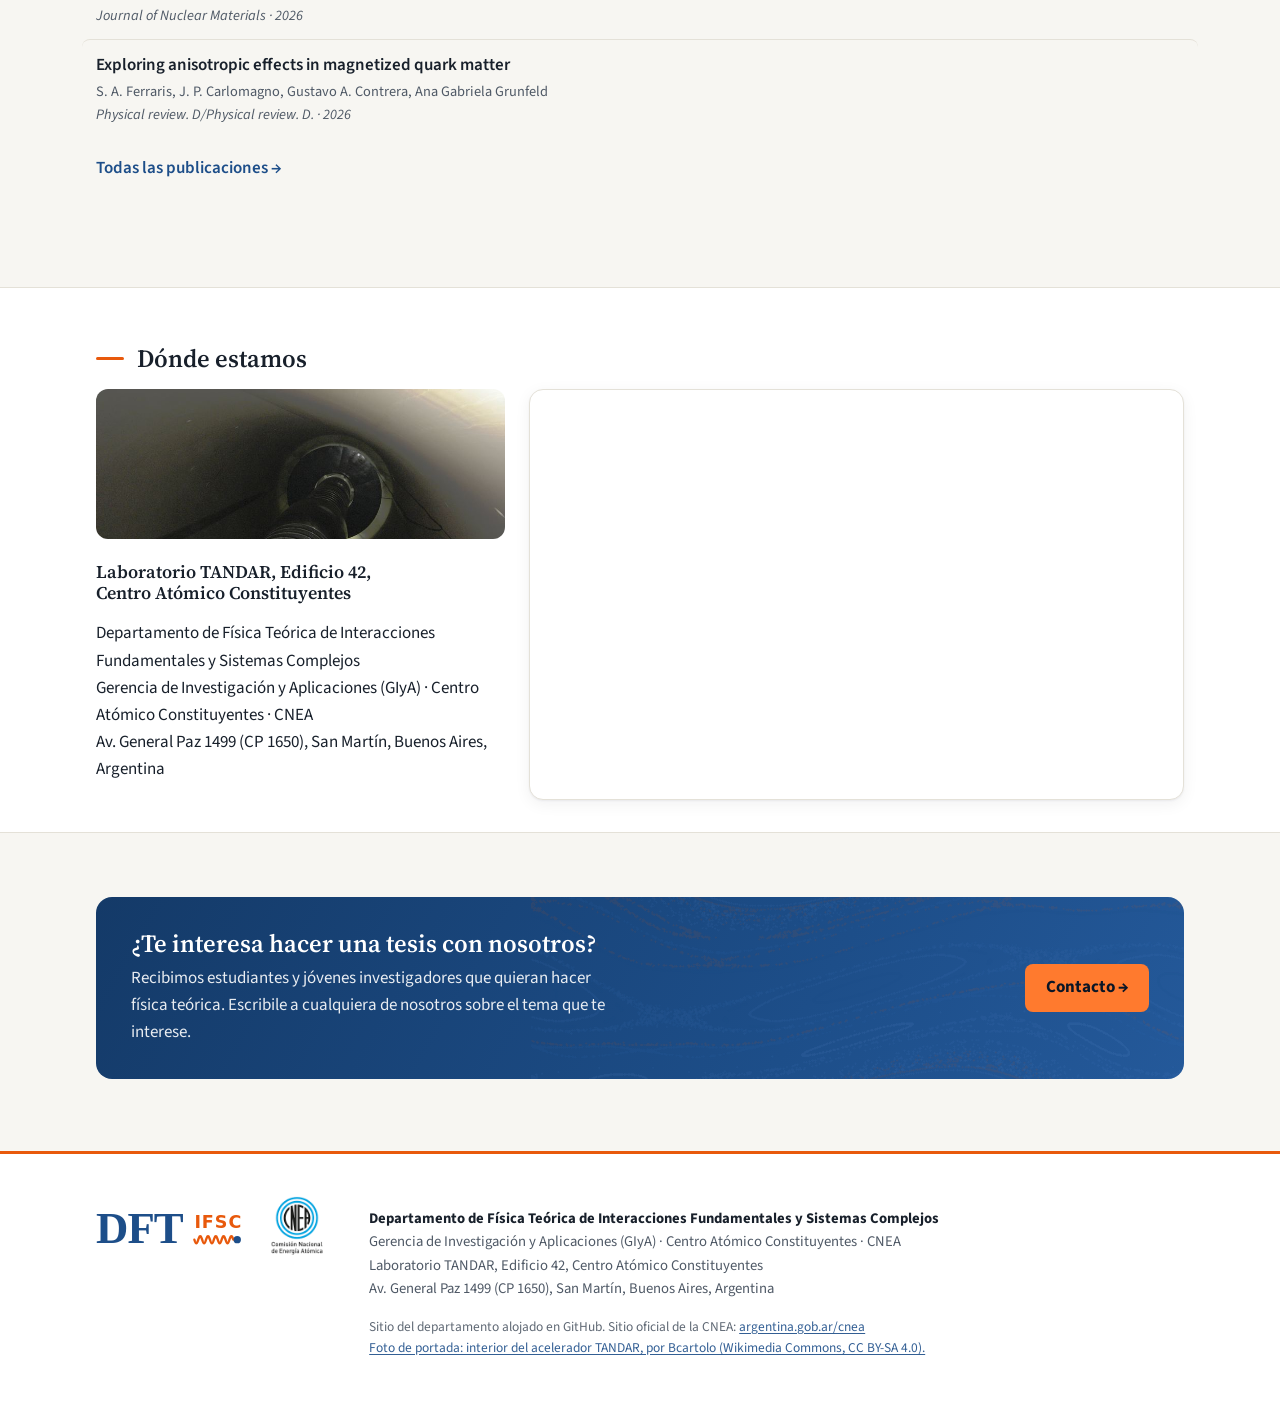
==== commit 80af95aa: "Update site" ====
--- a/es/index.html
+++ b/es/index.html
@@ -31,7 +31,7 @@
   <div class="car" data-prev="Anterior" data-next="Siguiente"><a class="car-stage" target="_blank" rel="noopener"><img alt=""></a><div class="car-cap"><span class="car-t"></span><span class="car-c"></span></div><div class="car-nav"><button class="car-b" data-d="-1" aria-label="Anterior">‹</button><span class="car-dots"></span><button class="car-b" data-d="1" aria-label="Siguiente">›</button></div><script type="application/json" class="car-data">[{"img": "../img/figs/2009.09606-f1.jpg", "t": "Cavity optomechanics with a laser-engineered optical trap", "u": "https://doi.org/10.1103/physrevb.103.l081301", "c": "Physical review. B./Physical review. B (2021)"}, {"img": "../img/figs/2009.09606-f3.jpg", "t": "Cavity optomechanics with a laser-engineered optical trap", "u": "https://doi.org/10.1103/physrevb.103.l081301", "c": "Physical review. B./Physical review. B (2021)"}, {"img": "../img/figs/2109.01911-f2.jpg", "t": "Light pseudoscalar meson masses under strong magnetic fields within the SU(3) Nambu–Jona-Lasinio model", "u": "https://doi.org/10.1103/physrevd.104.094040", "c": "Phys.Rev.D (2021)"}, {"img": "../img/figs/2109.01911-f4.jpg", "t": "Light pseudoscalar meson masses under strong magnetic fields within the SU(3) Nambu–Jona-Lasinio model", "u": "https://doi.org/10.1103/physrevd.104.094040", "c": "Phys.Rev.D (2021)"}, {"img": "../img/figs/2112.00458-f2.jpg", "t": "Asynchronous locking in metamaterials of fluids of light and sound", "u": "https://doi.org/10.1038/s41467-023-38788-9", "c": "Nature Communications (2023)"}, {"img": "../img/figs/2112.00458-f1.jpg", "t": "Asynchronous locking in metamaterials of fluids of light and sound", "u": "https://doi.org/10.1038/s41467-023-38788-9", "c": "Nature Communications (2023)"}, {"img": "../img/figs/2112.06648-f1.jpg", "t": "Impact of chaos on precursors of quantum criticality", "u": "https://doi.org/10.1103/physreve.104.l062202", "c": "Phys.Rev.E (2021)"}, {"img": "../img/figs/2112.06648-f4.jpg", "t": "Impact of chaos on precursors of quantum criticality", "u": "https://doi.org/10.1103/physreve.104.l062202", "c": "Phys.Rev.E (2021)"}, {"img": "../img/figs/2205.10107-f3.jpg", "t": "Optimal quantum reservoir computing for the noisy intermediate-scale quantum era", "u": "https://doi.org/10.1103/physreve.106.l043301", "c": "Physical review. E (2022)"}, {"img": "../img/figs/2205.10107-f1.jpg", "t": "Optimal quantum reservoir computing for the noisy intermediate-scale quantum era", "u": "https://doi.org/10.1103/physreve.106.l043301", "c": "Physical review. E (2022)"}, {"img": "../img/figs/2301.06814-f3.jpg", "t": "Taking advantage of noise in quantum reservoir computing", "u": "https://doi.org/10.1038/s41598-023-35461-5", "c": "Scientific Reports (2023)"}, {"img": "../img/figs/2304.04894-f4.jpg", "t": "Majorization-based benchmark of the complexity of quantum processors", "u": "https://doi.org/10.1007/s11128-024-04457-z", "c": "Quantum Information Processing (2024)"}, {"img": "../img/figs/2405.19537-f1.jpg", "t": "Optimal Complexity of Parameterized Quantum Circuits", "u": "https://doi.org/10.3390/e28010073", "c": "Entropy (2026)"}, {"img": "../img/figs/2501.10247-f1.jpg", "t": "Optimal multicore quantum computing with few interconnects", "u": "https://doi.org/10.1063/5.0252348", "c": "APL Quantum (2025)"}, {"img": "../img/figs/2501.10247-f3.jpg", "t": "Optimal multicore quantum computing with few interconnects", "u": "https://doi.org/10.1063/5.0252348", "c": "APL Quantum (2025)"}, {"img": "../img/figs/2503.03680-f1.jpg", "t": "Spectral truncation of out-of-time-ordered correlators in dissipative systems", "u": "https://doi.org/10.1103/8cvg-7sbh", "c": "Phys.Rev.E (2025)"}, {"img": "../img/figs/2607.07874-f2.jpg", "t": "Unveiling semiclassical structures in eigenstates of a quantum chaotic system using neural networks", "u": "https://doi.org/10.1103/9xdp-mwln", "c": "APS Open Science (2026)"}, {"img": "../img/figs/2607.07874-f1.jpg", "t": "Unveiling semiclassical structures in eigenstates of a quantum chaotic system using neural networks", "u": "https://doi.org/10.1103/9xdp-mwln", "c": "APS Open Science (2026)"}, {"img": "../img/figs/2212.08269-f1.jpg", "t": "Giant optomechanical coupling and dephasing protection with cavity exciton-polaritons", "u": "https://doi.org/10.1103/physrevresearch.5.l042035", "c": "Physical Review Research (2023)"}, {"img": "../img/figs/2212.08269-f2.jpg", "t": "Giant optomechanical coupling and dephasing protection with cavity exciton-polaritons", "u": "https://doi.org/10.1103/physrevresearch.5.l042035", "c": "Physical Review Research (2023)"}, {"img": "../img/figs/2211.06353-f1.jpg", "t": "Quantum Lyapunov exponent in dissipative systems", "u": "https://doi.org/10.1103/physreve.108.024208", "c": "Phys.Rev.E (2023)"}, {"img": "../img/figs/2107.02022-f8.jpg", "t": "Isospin asymmetric matter in a nonlocal chiral quark model", "u": "https://doi.org/10.1103/physrevd.104.074018", "c": "Phys.Rev.D (2021)"}, {"img": "../img/figs/2205.15928-f1.jpg", "t": "Neutral pseudoscalar and vector meson masses under strong magnetic fields in an extended NJL model: Mixing effects", "u": "https://doi.org/10.1103/physrevd.106.074002", "c": "Phys.Rev.D (2022)"}, {"img": "../img/figs/2305.15540-f6.jpg", "t": "T − μ quark matter phase transitions and critical endpoint in nonlocal PNJL models under a strong magnetic field", "u": "https://doi.org/10.1103/physrevd.108.056029", "c": "Physical review. D/Physical review. D. (2023)"}, {"img": "../img/figs/2305.15540-f7.jpg", "t": "T − μ quark matter phase transitions and critical endpoint in nonlocal PNJL models under a strong magnetic field", "u": "https://doi.org/10.1103/physrevd.108.056029", "c": "Physical review. D/Physical review. D. (2023)"}, {"img": "../img/figs/2402.13842-f5.jpg", "t": "Cold isospin asymmetric baryonic rich matter in nonlocal NJL-like models", "u": "https://doi.org/10.1103/physrevd.109.094041", "c": "Phys.Rev.D (2024)"}, {"img": "../img/figs/2402.13842-f7.jpg", "t": "Cold isospin asymmetric baryonic rich matter in nonlocal NJL-like models", "u": "https://doi.org/10.1103/physrevd.109.094041", "c": "Phys.Rev.D (2024)"}, {"img": "../img/figs/2410.05568-f1.jpg", "t": "Thermomagnetic effects on light pseudoscalar meson masses within the SU(3) Nambu–Jona-Lasinio model", "u": "https://doi.org/10.1103/physrevd.110.114036", "c": "Phys.Rev.D (2024)"}, {"img": "../img/figs/2501.02782-f5.jpg", "t": "Topological susceptibility and axion properties in the presence of a strong magnetic field within the three-flavor NJL model", "u": "https://doi.org/10.1103/physrevd.111.074001", "c": "Phys.Rev.D (2025)"}, {"img": "../img/figs/2511.05701-f6.jpg", "t": "Exploring anisotropic effects in magnetized quark matter", "u": "https://doi.org/10.1103/xndd-9lln", "c": "Physical review. D/Physical review. D. (2026)"}, {"img": "../img/figs/2409.06400-f1.jpg", "t": "The resistivity of rare earth impurities diluted in Lanthanum, Part I", "u": "https://doi.org/10.1016/j.physb.2024.416760", "c": "Physica B Condensed Matter (2024)"}, {"img": "../img/figs/2409.06400-f4.jpg", "t": "The resistivity of rare earth impurities diluted in Lanthanum, Part I", "u": "https://doi.org/10.1016/j.physb.2024.416760", "c": "Physica B Condensed Matter (2024)"}, {"img": "../img/figs/2409.06400-f6.jpg", "t": "The resistivity of rare earth impurities diluted in Lanthanum, Part I", "u": "https://doi.org/10.1016/j.physb.2024.416760", "c": "Physica B Condensed Matter (2024)"}, {"img": "../img/figs/2107.02022-f1.jpg", "t": "Isospin asymmetric matter in a nonlocal chiral quark model", "u": "https://doi.org/10.1103/physrevd.104.074018", "c": "Phys.Rev.D (2021)"}, {"img": "../img/figs/ermann-fig56.jpg", "t": "Dynamical thermalization, Rayleigh-Jeans condensate, vortexes and wave collapse in quantum chaos fibers and fluid of light", "u": "https://doi.org/10.1088/1751-8121/ae3ebe", "c": "Journal of Physics A: Mathematical and Theoretical (2026)"}, {"img": "../img/figs/ermann-fig57.jpg", "t": "Boltzmann-Loschmidt dispute reloaded quantum 150 years later", "u": "https://doi.org/10.3390/e28060594", "c": "Entropy (2026)"}, {"img": "../img/figs/ermann-fig58.jpg", "t": "Structural and functional robustness in public transportation networks of Latin American cities", "u": "https://doi.org/10.1007/s44327-026-00321-0", "c": "Discover Cities (2026)"}, {"img": "../img/figs/ermann-fig59.jpg", "t": "Thermodynamic description of wealth inequality in the world", "u": "https://doi.org/10.3390/complexities2030020", "c": "Complexities (2026)"}, {"img": "../img/figs/ermann-fig60.jpg", "t": "Complex spacing ratio statistics in the partially open asymmetric quantum baker map", "u": "https://doi.org/10.1103/q5fx-y7zr", "c": "Physical Review E (2026)"}, {"img": "../img/figs/ermann-fig53.jpg", "t": "Exploring quantum localization with machine learning", "u": "https://doi.org/10.1016/j.physa.2024.130310", "c": "Physica A: Statistical Mechanics and its Applications (2025)"}, {"img": "../img/figs/ermann-fig54.jpg", "t": "Ideal Gas Law for a Quantum Particle", "u": "https://doi.org/10.1103/nwwy-qwwp", "c": "Physical Review E (2025)"}, {"img": "../img/figs/ermann-fig55.jpg", "t": "Opinion Formation in Wikipedia Ising Networks", "u": "https://doi.org/10.3390/info16090782", "c": "Information (2025)"}]</script></div>
 </div></section>
 <section class="wrap sec"><h2 class="h">Investigación</h2><div class="grid three"><a class="gcard big" href="research.html#chaos"><span class="art" style="background-image:url(../assets/art-chaos.png)"></span><span class="gbody"><h3>Caos cuántico y sistemas complejos</h3><p>Métodos semiclásicos y caos cuántico, mapas cuánticos abiertos y disipativos, scrambling y correladores fuera de orden temporal, representaciones en espacio de fases, información cuántica, y la matriz de Google y la dinámica de redes complejas.</p><span class="gfoot"><span class="avs"><img class="av sm" src="../img/people/bergamasco.jpg" alt="" loading="lazy"><img class="av sm" src="../img/people/carlo.jpg" alt="" loading="lazy"><img class="av sm" src="../img/people/ermann.jpg" alt="" loading="lazy"><img class="av sm" src="../img/people/rivas.jpg" alt="" loading="lazy"><img class="av sm" src="../img/people/saraceno.jpg" alt="" loading="lazy"><img class="av sm" src="../img/people/sesin.jpg" alt="" loading="lazy"><img class="av sm" src="../img/people/vergini.jpg" alt="" loading="lazy"></span><span class="go">Ver más →</span></span></span></a><a class="gcard big" href="research.html#hadrons"><span class="art" style="background-image:url(../assets/art-hadrons.svg)"></span><span class="gbody"><h3>Física hadrónica y materia densa</h3><p>Modelos efectivos de QCD (NJL, modelos de quarks quirales no locales), propiedades de mesones y diagrama de fases de la materia de quarks a temperatura, densidad y campos magnéticos intensos, con aplicaciones a estrellas compactas.</p><span class="gfoot"><span class="avs"><img class="av sm" src="../img/people/coppola.jpg" alt="" loading="lazy"><img class="av sm" src="../img/people/ferraris.jpg" alt="" loading="lazy"><img class="av sm" src="../img/people/izzo-villafane.jpg" alt="" loading="lazy"><img class="av sm" src="../img/people/scoccola.jpg" alt="" loading="lazy"></span><span class="go">Ver más →</span></span></span></a><a class="gcard big" href="research.html#independent"><span class="art" style="background-image:url(../assets/art-indep.svg)"></span><span class="gbody"><h3>Materia condensada, teoría de campos y física nuclear</h3><p>Física computacional de materiales, líquidos cuánticos, teoría de campos y efecto Hall cuántico, y estructura y reacciones nucleares.</p><span class="gfoot"><span class="avs"><img class="av sm" src="../img/people/zemba.jpg" alt="" loading="lazy"><img class="av sm" src="../img/people/maqueda.jpg" alt="" loading="lazy"><img class="av sm" src="../img/people/ramunni.jpg" alt="" loading="lazy"></span><span class="go">Ver más →</span></span></span></a></div></section>
-<section class="band"><div class="wrap sec"><h2 class="h">Nuestra gente</h2><figure class="gphoto"><img src="../img/people/grupo-2026.jpg" alt="Nuestra gente" width="1600" height="1200" loading="lazy"><a class="gtag" href="people.html#coppola" style="left:16.50%;top:29.33%;width:6.50%;height:10.00%"><span>Máximo Coppola</span></a><a class="gtag" href="people.html#sesin" style="left:23.00%;top:27.67%;width:6.50%;height:10.00%"><span>Pablo Sesin</span></a><a class="gtag" href="people.html#bergamasco" style="left:29.15%;top:31.00%;width:6.50%;height:10.00%"><span>Pablo D. Bergamasco</span></a><a class="gtag" href="people.html#carlo" style="left:36.25%;top:29.33%;width:6.50%;height:10.00%"><span>Gabriel G. Carlo</span></a><a class="gtag" href="people.html#zemba" style="left:43.25%;top:33.00%;width:6.50%;height:10.00%"><span>Guillermo R. Zemba</span></a><a class="gtag" href="people.html#ramunni" style="left:51.25%;top:36.33%;width:6.50%;height:10.00%"><span>Viviana P. Ramunni</span></a><a class="gtag" href="people.html#saraceno" style="left:59.75%;top:33.67%;width:6.50%;height:10.00%"><span>Marcos Saraceno</span></a><a class="gtag" href="people.html#maqueda" style="left:66.75%;top:35.33%;width:6.50%;height:10.00%"><span>Ernesto E. Maqueda</span></a><a class="gtag" href="people.html#scoccola" style="left:76.75%;top:32.67%;width:6.50%;height:10.00%"><span>Norberto N. Scoccola</span></a><a class="gtag" href="people.html#vergini" style="left:89.25%;top:33.67%;width:6.50%;height:10.00%"><span>Eduardo G. Vergini</span></a><a class="gtag" href="people.html#izzo-villafane" style="left:29.75%;top:53.00%;width:6.50%;height:10.00%"><span>María Florencia Izzo Villafañe</span></a><a class="gtag" href="people.html#ferraris" style="left:37.25%;top:45.00%;width:6.50%;height:10.00%"><span>Sebastián A. Ferraris</span></a><a class="gtag" href="people.html#ermann" style="left:45.25%;top:43.33%;width:6.50%;height:10.00%"><span>Leonardo Ermann</span></a><a class="gtag" href="people.html#rivas" style="left:54.00%;top:49.00%;width:6.50%;height:10.00%"><span>Alejandro M. F. Rivas</span></a></figure><div class="minis"><a class="mini" href="people.html#bergamasco"><img class="av" src="../img/people/bergamasco.jpg" alt="" loading="lazy"><span class="mn">Pablo D. Bergamasco</span><span class="mr">CNEA</span></a><a class="mini" href="people.html#carlo"><img class="av" src="../img/people/carlo.jpg" alt="" loading="lazy"><span class="mn">Gabriel G. Carlo</span><span class="mr">CONICET (Independiente)</span></a><a class="mini" href="people.html#coppola"><img class="av" src="../img/people/coppola.jpg" alt="" loading="lazy"><span class="mn">Máximo Coppola</span><span class="mr">CNEA</span></a><a class="mini" href="people.html#ermann"><img class="av" src="../img/people/ermann.jpg" alt="" loading="lazy"><span class="mn">Leonardo Ermann</span><span class="mr">CNEA · CONICET (Independiente)</span></a><a class="mini" href="people.html#ferraris"><img class="av" src="../img/people/ferraris.jpg" alt="" loading="lazy"><span class="mn">Sebastián A. Ferraris</span><span class="mr">Becario, CNEA</span></a><a class="mini" href="people.html#izzo-villafane"><img class="av" src="../img/people/izzo-villafane.jpg" alt="" loading="lazy"><span class="mn">María Florencia Izzo Villafañe</span><span class="mr">CNEA</span></a><a class="mini" href="people.html#maqueda"><img class="av" src="../img/people/maqueda.jpg" alt="" loading="lazy"><span class="mn">Ernesto E. Maqueda</span><span class="mr">Consulto, CNEA</span></a><a class="mini" href="people.html#ramunni"><img class="av" src="../img/people/ramunni.jpg" alt="" loading="lazy"><span class="mn">Viviana P. Ramunni</span><span class="mr">CONICET (Independiente)</span></a><a class="mini" href="people.html#rivas"><img class="av" src="../img/people/rivas.jpg" alt="" loading="lazy"><span class="mn">Alejandro M. F. Rivas</span><span class="mr">CONICET (Independiente)</span></a><a class="mini" href="people.html#saraceno"><img class="av" src="../img/people/saraceno.jpg" alt="" loading="lazy"><span class="mn">Marcos Saraceno</span><span class="mr">Consulto, CNEA</span></a><a class="mini" href="people.html#scoccola"><img class="av" src="../img/people/scoccola.jpg" alt="" loading="lazy"><span class="mn">Norberto N. Scoccola</span><span class="mr">Consulto, CNEA · CONICET</span></a><a class="mini" href="people.html#sesin"><img class="av" src="../img/people/sesin.jpg" alt="" loading="lazy"><span class="mn">Pablo Sesin</span><span class="mr">CNEA</span></a><a class="mini" href="people.html#vergini"><img class="av" src="../img/people/vergini.jpg" alt="" loading="lazy"><span class="mn">Eduardo G. Vergini</span><span class="mr">Consulto, CNEA</span></a><a class="mini" href="people.html#zemba"><img class="av" src="../img/people/zemba.jpg" alt="" loading="lazy"><span class="mn">Guillermo R. Zemba</span><span class="mr">Consulto, CNEA · CONICET</span></a></div>
+<section class="band"><div class="wrap sec"><h2 class="h">Nuestra gente</h2><figure class="gphoto"><img src="../img/people/grupo-2026.jpg" alt="Nuestra gente" width="1600" height="900" loading="lazy"><a class="gtag" href="people.html#coppola" style="left:11.17%;top:12.71%;width:5.85%;height:11.81%"><span>Máximo Coppola</span></a><a class="gtag" href="people.html#sesin" style="left:18.03%;top:9.78%;width:5.85%;height:11.81%"><span>Pablo Sesin</span></a><a class="gtag" href="people.html#bergamasco" style="left:24.68%;top:14.04%;width:5.85%;height:11.81%"><span>Pablo D. Bergamasco</span></a><a class="gtag" href="people.html#carlo" style="left:32.18%;top:11.01%;width:5.85%;height:11.81%"><span>Gabriel G. Carlo</span></a><a class="gtag" href="people.html#zemba" style="left:39.73%;top:15.64%;width:5.85%;height:11.81%"><span>Guillermo R. Zemba</span></a><a class="gtag" href="people.html#ramunni" style="left:48.35%;top:19.71%;width:5.85%;height:11.81%"><span>Viviana P. Ramunni</span></a><a class="gtag" href="people.html#saraceno" style="left:57.29%;top:15.26%;width:5.85%;height:11.81%"><span>Marcos Saraceno</span></a><a class="gtag" href="people.html#maqueda" style="left:64.79%;top:17.06%;width:5.85%;height:11.81%"><span>Ernesto E. Maqueda</span></a><a class="gtag" href="people.html#scoccola" style="left:75.32%;top:12.43%;width:5.85%;height:11.81%"><span>Norberto N. Scoccola</span></a><a class="gtag" href="people.html#vergini" style="left:88.67%;top:12.81%;width:5.85%;height:11.81%"><span>Eduardo G. Vergini</span></a><a class="gtag" href="people.html#izzo-villafane" style="left:26.12%;top:45.13%;width:5.85%;height:11.81%"><span>María Florencia Izzo Villafañe</span></a><a class="gtag" href="people.html#ferraris" style="left:33.78%;top:33.13%;width:5.85%;height:11.81%"><span>Sebastián A. Ferraris</span></a><a class="gtag" href="people.html#ermann" style="left:42.23%;top:30.10%;width:5.85%;height:11.81%"><span>Leonardo Ermann</span></a><a class="gtag" href="people.html#rivas" style="left:51.70%;top:37.48%;width:5.85%;height:11.81%"><span>Alejandro M. F. Rivas</span></a></figure><div class="minis"><a class="mini" href="people.html#bergamasco"><img class="av" src="../img/people/bergamasco.jpg" alt="" loading="lazy"><span class="mn">Pablo D. Bergamasco</span><span class="mr">CNEA</span></a><a class="mini" href="people.html#carlo"><img class="av" src="../img/people/carlo.jpg" alt="" loading="lazy"><span class="mn">Gabriel G. Carlo</span><span class="mr">CONICET (Independiente)</span></a><a class="mini" href="people.html#coppola"><img class="av" src="../img/people/coppola.jpg" alt="" loading="lazy"><span class="mn">Máximo Coppola</span><span class="mr">CNEA</span></a><a class="mini" href="people.html#ermann"><img class="av" src="../img/people/ermann.jpg" alt="" loading="lazy"><span class="mn">Leonardo Ermann</span><span class="mr">CNEA · CONICET (Independiente)</span></a><a class="mini" href="people.html#ferraris"><img class="av" src="../img/people/ferraris.jpg" alt="" loading="lazy"><span class="mn">Sebastián A. Ferraris</span><span class="mr">Becario, CNEA</span></a><a class="mini" href="people.html#izzo-villafane"><img class="av" src="../img/people/izzo-villafane.jpg" alt="" loading="lazy"><span class="mn">María Florencia Izzo Villafañe</span><span class="mr">CNEA</span></a><a class="mini" href="people.html#maqueda"><img class="av" src="../img/people/maqueda.jpg" alt="" loading="lazy"><span class="mn">Ernesto E. Maqueda</span><span class="mr">Consulto, CNEA</span></a><a class="mini" href="people.html#ramunni"><img class="av" src="../img/people/ramunni.jpg" alt="" loading="lazy"><span class="mn">Viviana P. Ramunni</span><span class="mr">CONICET (Independiente)</span></a><a class="mini" href="people.html#rivas"><img class="av" src="../img/people/rivas.jpg" alt="" loading="lazy"><span class="mn">Alejandro M. F. Rivas</span><span class="mr">CONICET (Independiente)</span></a><a class="mini" href="people.html#saraceno"><img class="av" src="../img/people/saraceno.jpg" alt="" loading="lazy"><span class="mn">Marcos Saraceno</span><span class="mr">Consulto, CNEA</span></a><a class="mini" href="people.html#scoccola"><img class="av" src="../img/people/scoccola.jpg" alt="" loading="lazy"><span class="mn">Norberto N. Scoccola</span><span class="mr">Consulto, CNEA · CONICET</span></a><a class="mini" href="people.html#sesin"><img class="av" src="../img/people/sesin.jpg" alt="" loading="lazy"><span class="mn">Pablo Sesin</span><span class="mr">CNEA</span></a><a class="mini" href="people.html#vergini"><img class="av" src="../img/people/vergini.jpg" alt="" loading="lazy"><span class="mn">Eduardo G. Vergini</span><span class="mr">Consulto, CNEA</span></a><a class="mini" href="people.html#zemba"><img class="av" src="../img/people/zemba.jpg" alt="" loading="lazy"><span class="mn">Guillermo R. Zemba</span><span class="mr">Consulto, CNEA · CONICET</span></a></div>
   <p><a class="more" href="people.html">Todos los miembros y ex miembros →</a></p></div></section>
 <section class="wrap sec"><h2 class="h">Publicaciones recientes</h2><ol class="pubs"><li data-m="ermann" data-g="chaos chaos-q" data-k="article"><span class="pt"><a href="https://doi.org/10.3390/e28060594" target="_blank" rel="noopener">Boltzmann-Loschmidt dispute reloaded quantum 150 years later</a></span><span class="pa">L. Ermann, A.D. Chepelianskii, D. L. Shepelyansky</span><span class="pj">Entropy · 2026</span></li><li data-m="zemba" data-g="qft" data-k="article"><span class="pt"><a href="https://doi.org/10.1142/s0217751x26500314" target="_blank" rel="noopener">Bosonic Bogoliubov transformations as Lorentz boosts in (c,c¯)=(1,1) conformal field theories with marginal JJ¯ deformations</a></span><span class="pa">Bottesi, Federico L., Zemba, Guillermo R.</span><span class="pj">Int.J.Mod.Phys.A · 2026</span></li><li data-m="bergamasco carlo ermann rivas sesin" data-g="chaos chaos-q" data-k="article"><span class="pt"><a href="https://doi.org/10.1103/q5fx-y7zr" target="_blank" rel="noopener">Complex spacing ratio statistics in the partially open asymmetric quantum baker map</a></span><span class="pa">Ermann, Leonardo, Sesin, Pablo, Rivas, Alejandro M.F., Bergamasco, Pablo D., Carlo, Gabriel G.</span><span class="pj">Phys.Rev.E · 2026</span></li><li data-m="ermann" data-g="chaos chaos-q" data-k="article"><span class="pt"><a href="https://doi.org/10.1088/1751-8121/ae3ebe" target="_blank" rel="noopener">Dynamical thermalization, Rayleigh-Jeans condensate, vortexes and wave collapse in quantum chaos fibers and fluid of light</a></span><span class="pa">L. Ermann, A.D. Chepelianskii, D. L. Shepelyansky</span><span class="pj">Journal of Physics A: Mathematical and Theoretical · 2026</span></li><li data-m="ramunni" data-g="materials" data-k="article"><span class="pt"><a href="https://doi.org/10.1016/j.jnucmat.2026.156732" target="_blank" rel="noopener">Experimental and numerical study of self- and solute diffusion in Zr-Sn alloys</a></span><span class="pa">V.P. Ramunni, J.R. Fernández, M.I. Pascuet, Carolina Corvalán Moya</span><span class="pj">Journal of Nuclear Materials · 2026</span></li><li data-m="ferraris grunfeld" data-g="hadrons" data-k="article"><span class="pt"><a href="https://doi.org/10.1103/xndd-9lln" target="_blank" rel="noopener">Exploring anisotropic effects in magnetized quark matter</a></span><span class="pa">S. A. Ferraris, J. P. Carlomagno, Gustavo A. Contrera, Ana Gabriela Grunfeld</span><span class="pj">Physical review. D/Physical review. D. · 2026</span></li></ol>
   <p><a class="more" href="publications.html">Todas las publicaciones →</a></p></section>
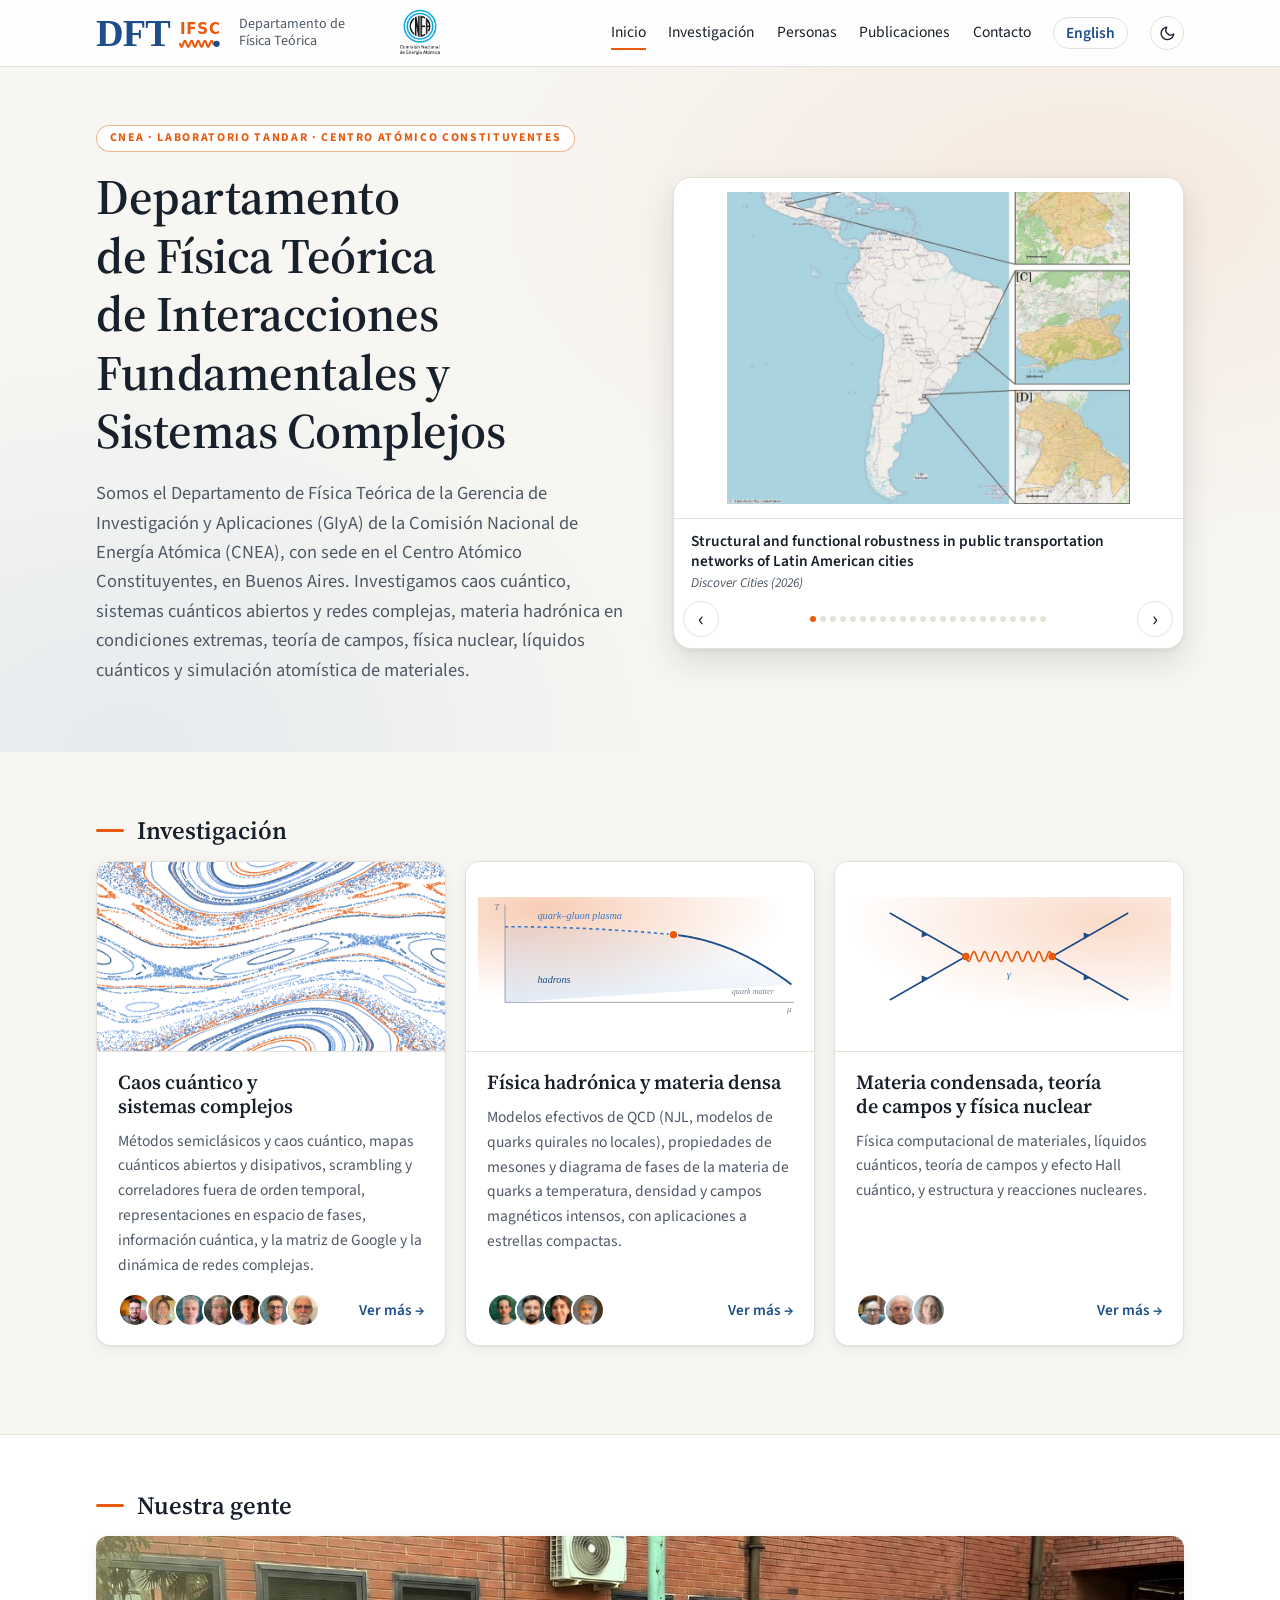
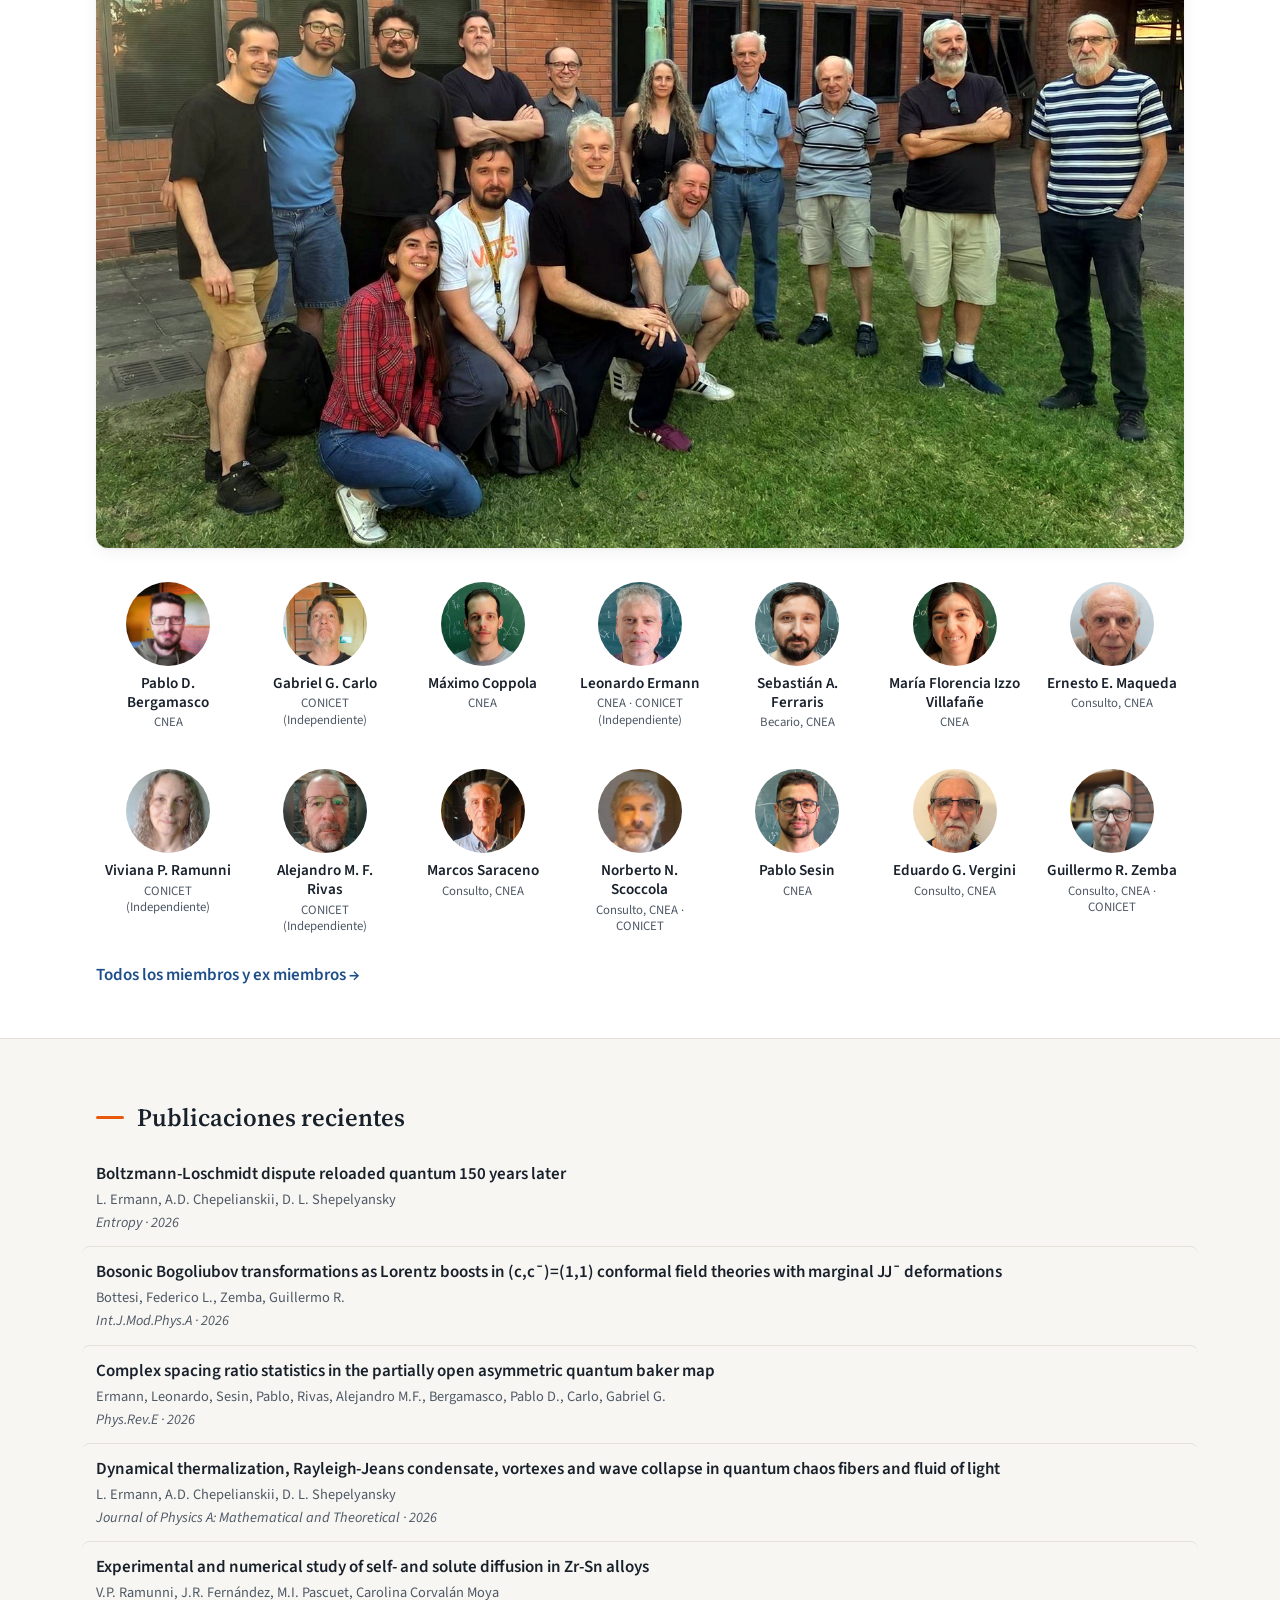
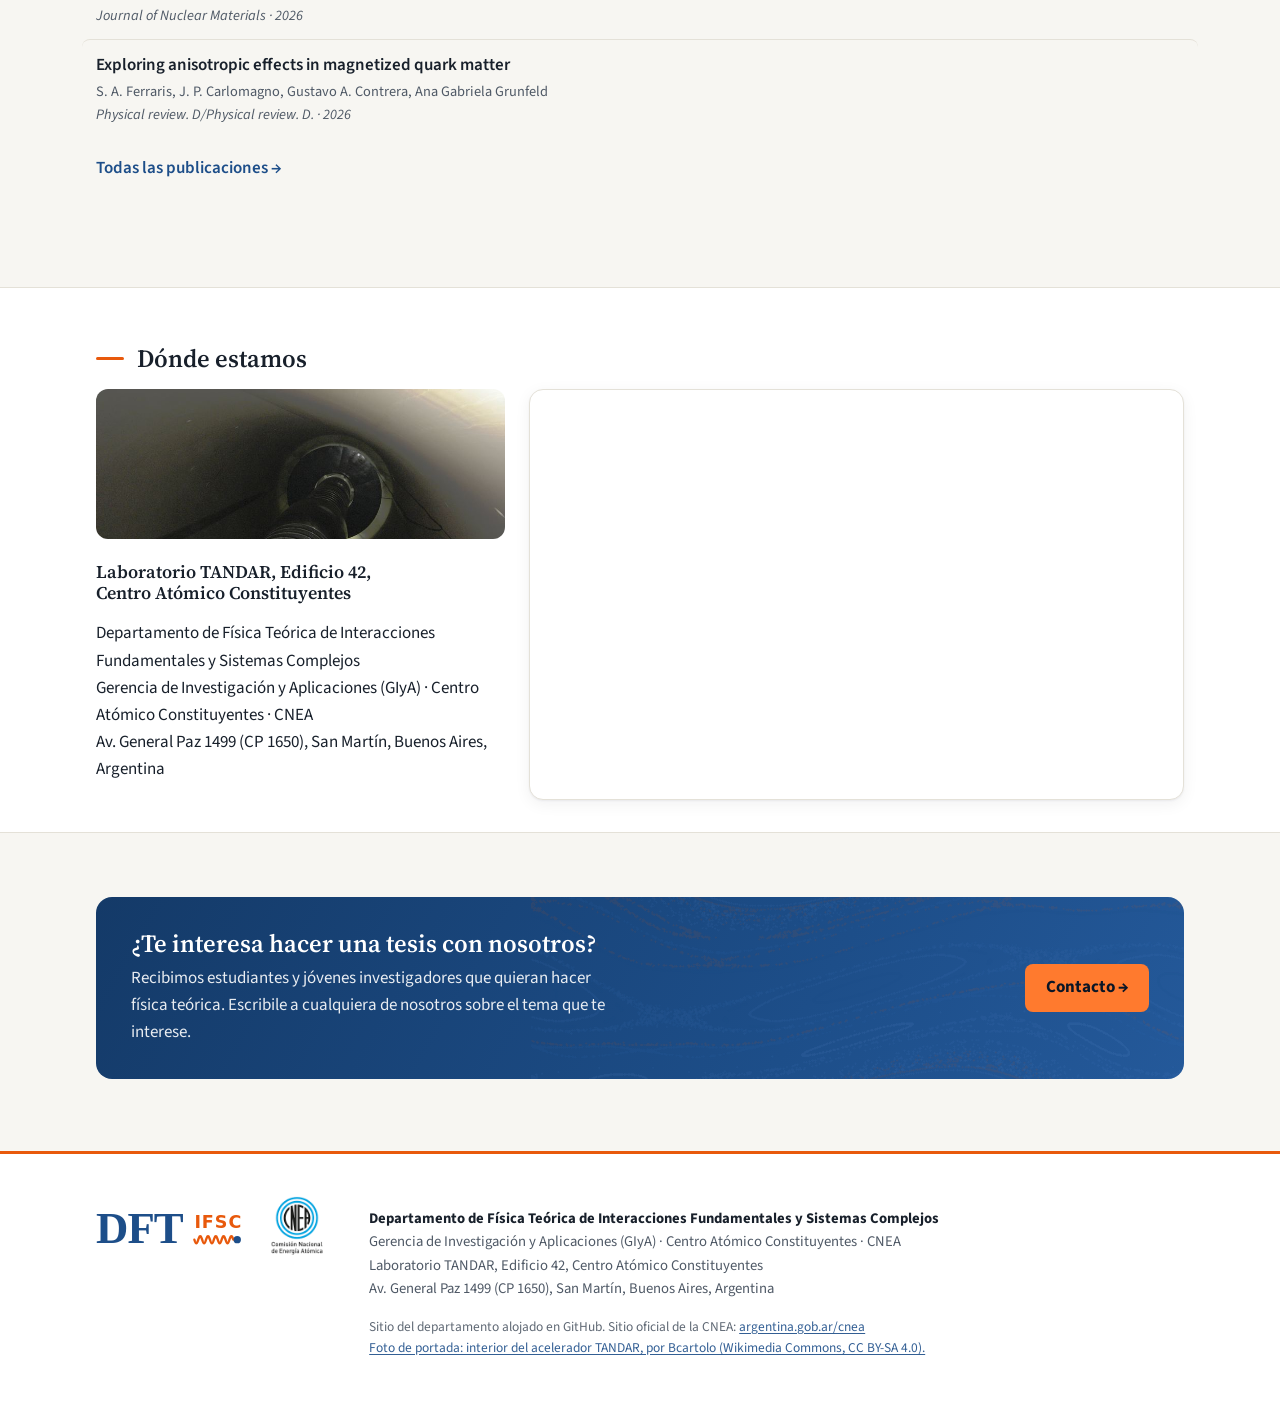
==== commit bfa433e6: "Update site" ====
--- a/es/index.html
+++ b/es/index.html
@@ -20,7 +20,7 @@
   <a class="brand" href="index.html"><img src="../assets/logo.svg?v=f223485b" alt="DFTIFSC" width="150" height="48"><span class="bn">Departamento de Física Teórica</span></a>
   <a class="inst tcnea" href="https://www.argentina.gob.ar/cnea" target="_blank" rel="noopener" title="Comisión Nacional de Energía Atómica (CNEA)"><img src="../assets/cnea.png?v=f223485b" alt="CNEA" width="67" height="73"></a>
   <button class="menu" aria-expanded="false" aria-controls="nav">Menú</button>
-  <nav id="nav"><a href="index.html" aria-current=page>Inicio</a><a href="research.html">Investigación</a><a href="people.html">Personas</a><a href="publications.html">Publicaciones</a><a href="history.html">Historia</a><a href="join.html">Contacto</a><a class="lang" href="../index.html" hreflang="en">English</a><button class="theme" type="button" title="Cambiar modo claro / oscuro" aria-label="Cambiar modo claro / oscuro"><svg class="moon" viewBox="0 0 24 24" fill="none" stroke="currentColor" stroke-width="2" stroke-linecap="round" stroke-linejoin="round"><path d="M21 12.8A9 9 0 1 1 11.2 3a7 7 0 0 0 9.8 9.8z"/></svg><svg class="sun" viewBox="0 0 24 24" fill="none" stroke="currentColor" stroke-width="2" stroke-linecap="round"><circle cx="12" cy="12" r="4"/><path d="M12 2v2M12 20v2M4.9 4.9l1.4 1.4M17.7 17.7l1.4 1.4M2 12h2M20 12h2M4.9 19.1l1.4-1.4M17.7 6.3l1.4-1.4"/></svg></button></nav>
+  <nav id="nav"><a href="index.html" aria-current=page>Inicio</a><a href="research.html">Investigación</a><a href="people.html">Personas</a><a href="publications.html">Publicaciones</a><a href="join.html">Contacto</a><a class="lang" href="../index.html" hreflang="en">English</a><button class="theme" type="button" title="Cambiar modo claro / oscuro" aria-label="Cambiar modo claro / oscuro"><svg class="moon" viewBox="0 0 24 24" fill="none" stroke="currentColor" stroke-width="2" stroke-linecap="round" stroke-linejoin="round"><path d="M21 12.8A9 9 0 1 1 11.2 3a7 7 0 0 0 9.8 9.8z"/></svg><svg class="sun" viewBox="0 0 24 24" fill="none" stroke="currentColor" stroke-width="2" stroke-linecap="round"><circle cx="12" cy="12" r="4"/><path d="M12 2v2M12 20v2M4.9 4.9l1.4 1.4M17.7 17.7l1.4 1.4M2 12h2M20 12h2M4.9 19.1l1.4-1.4M17.7 6.3l1.4-1.4"/></svg></button></nav>
 </div></header>
 <main>
 
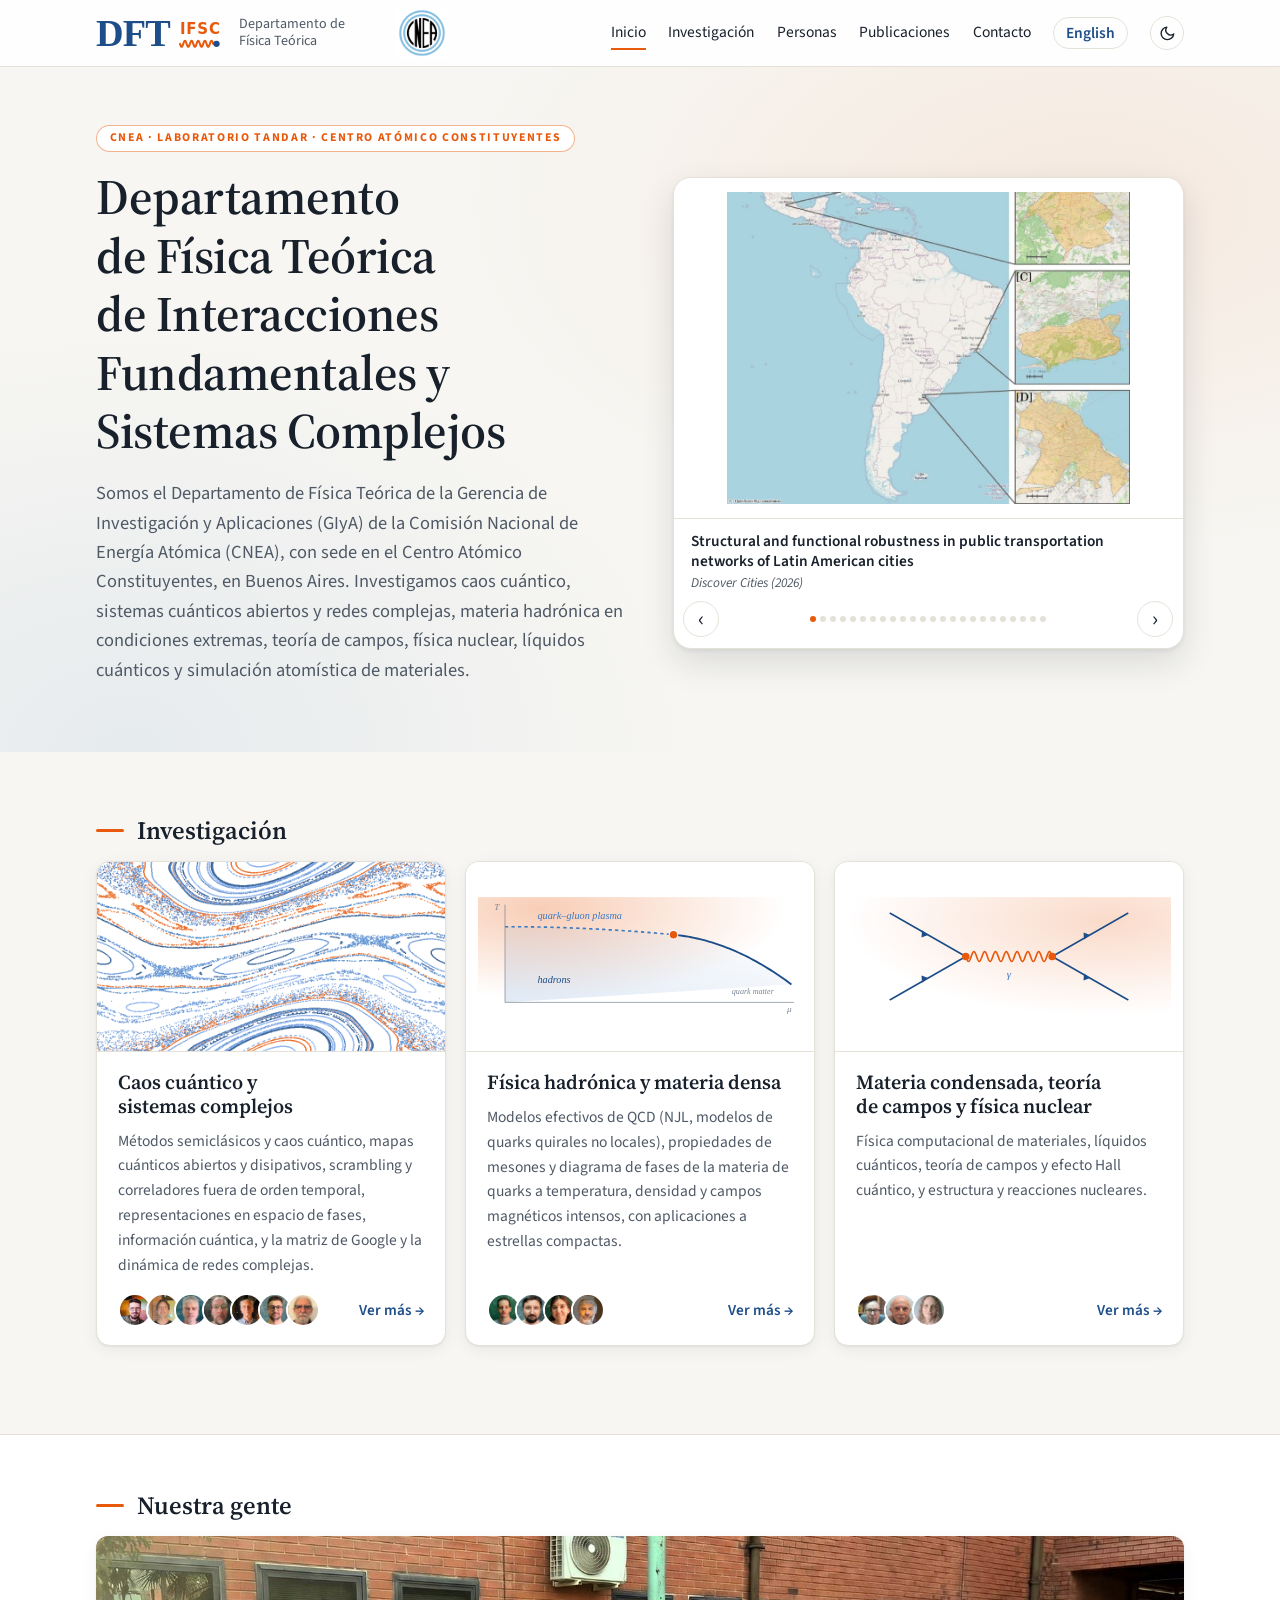
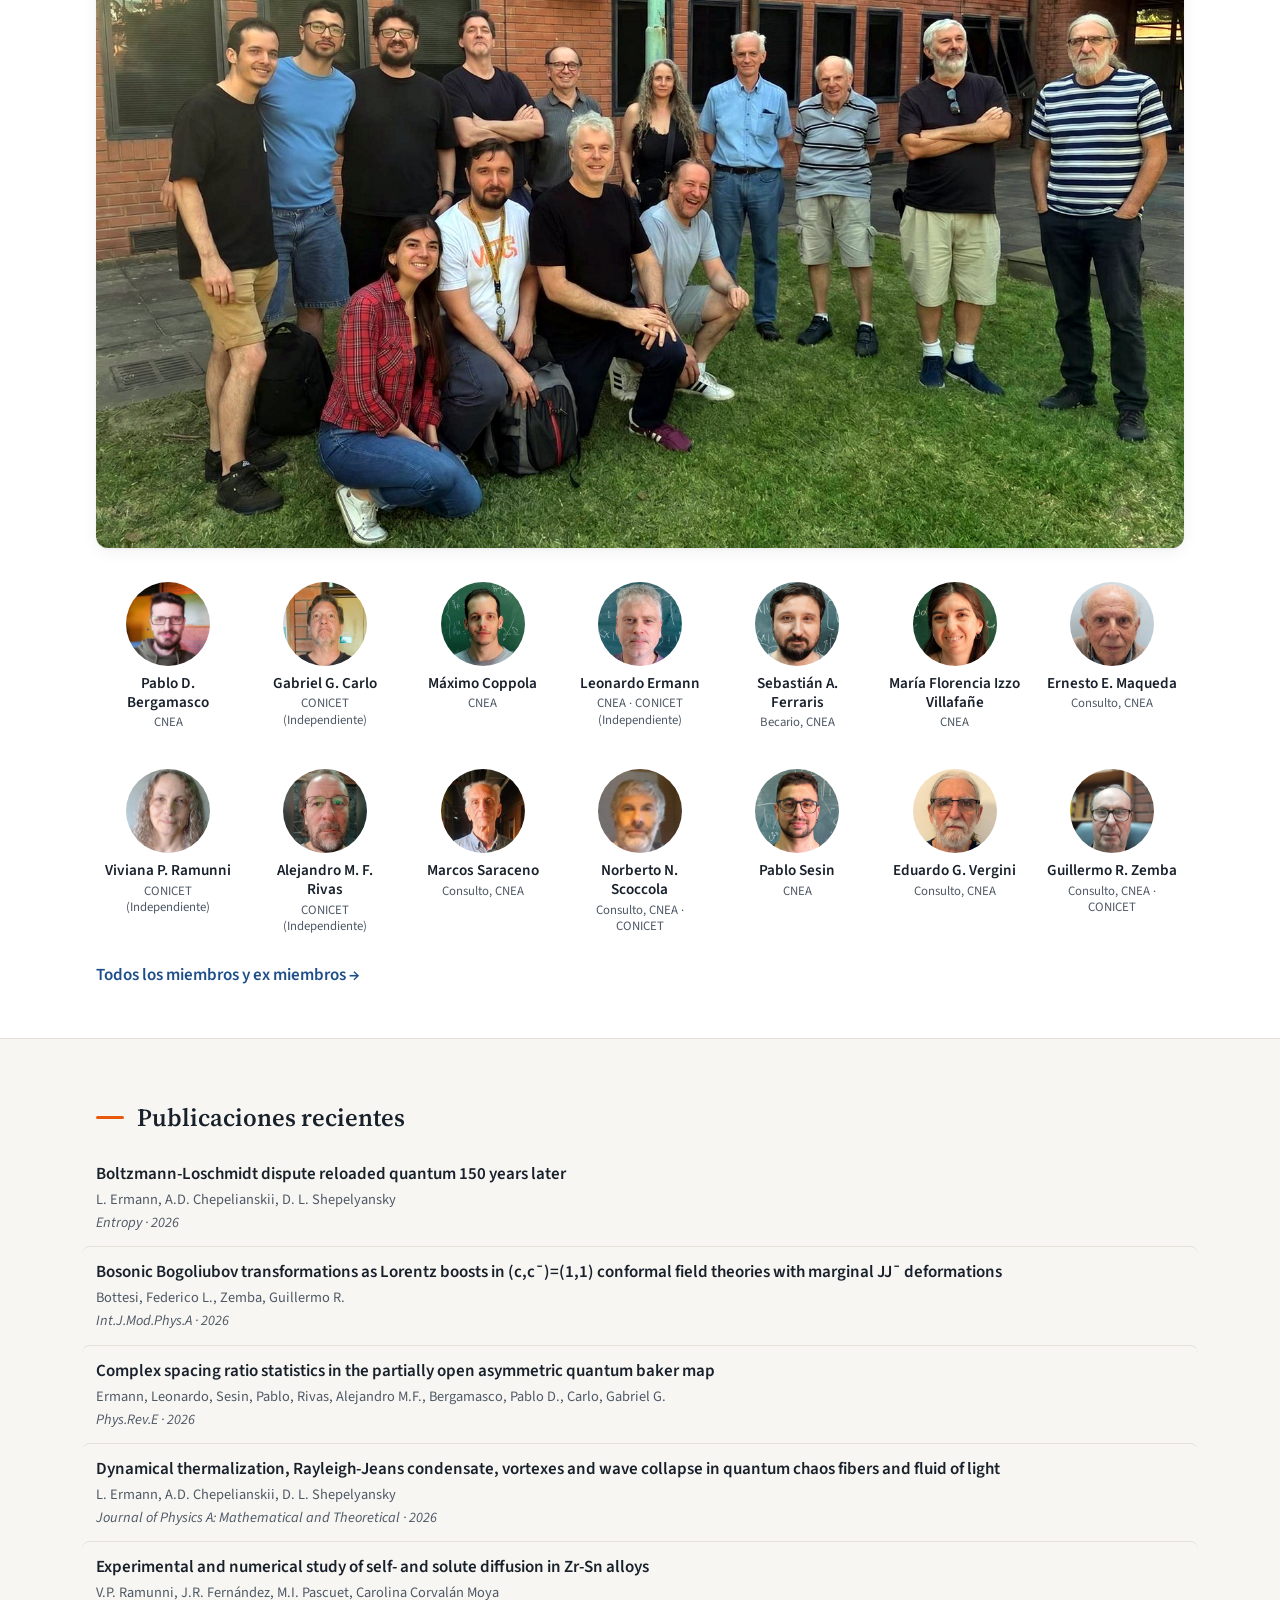
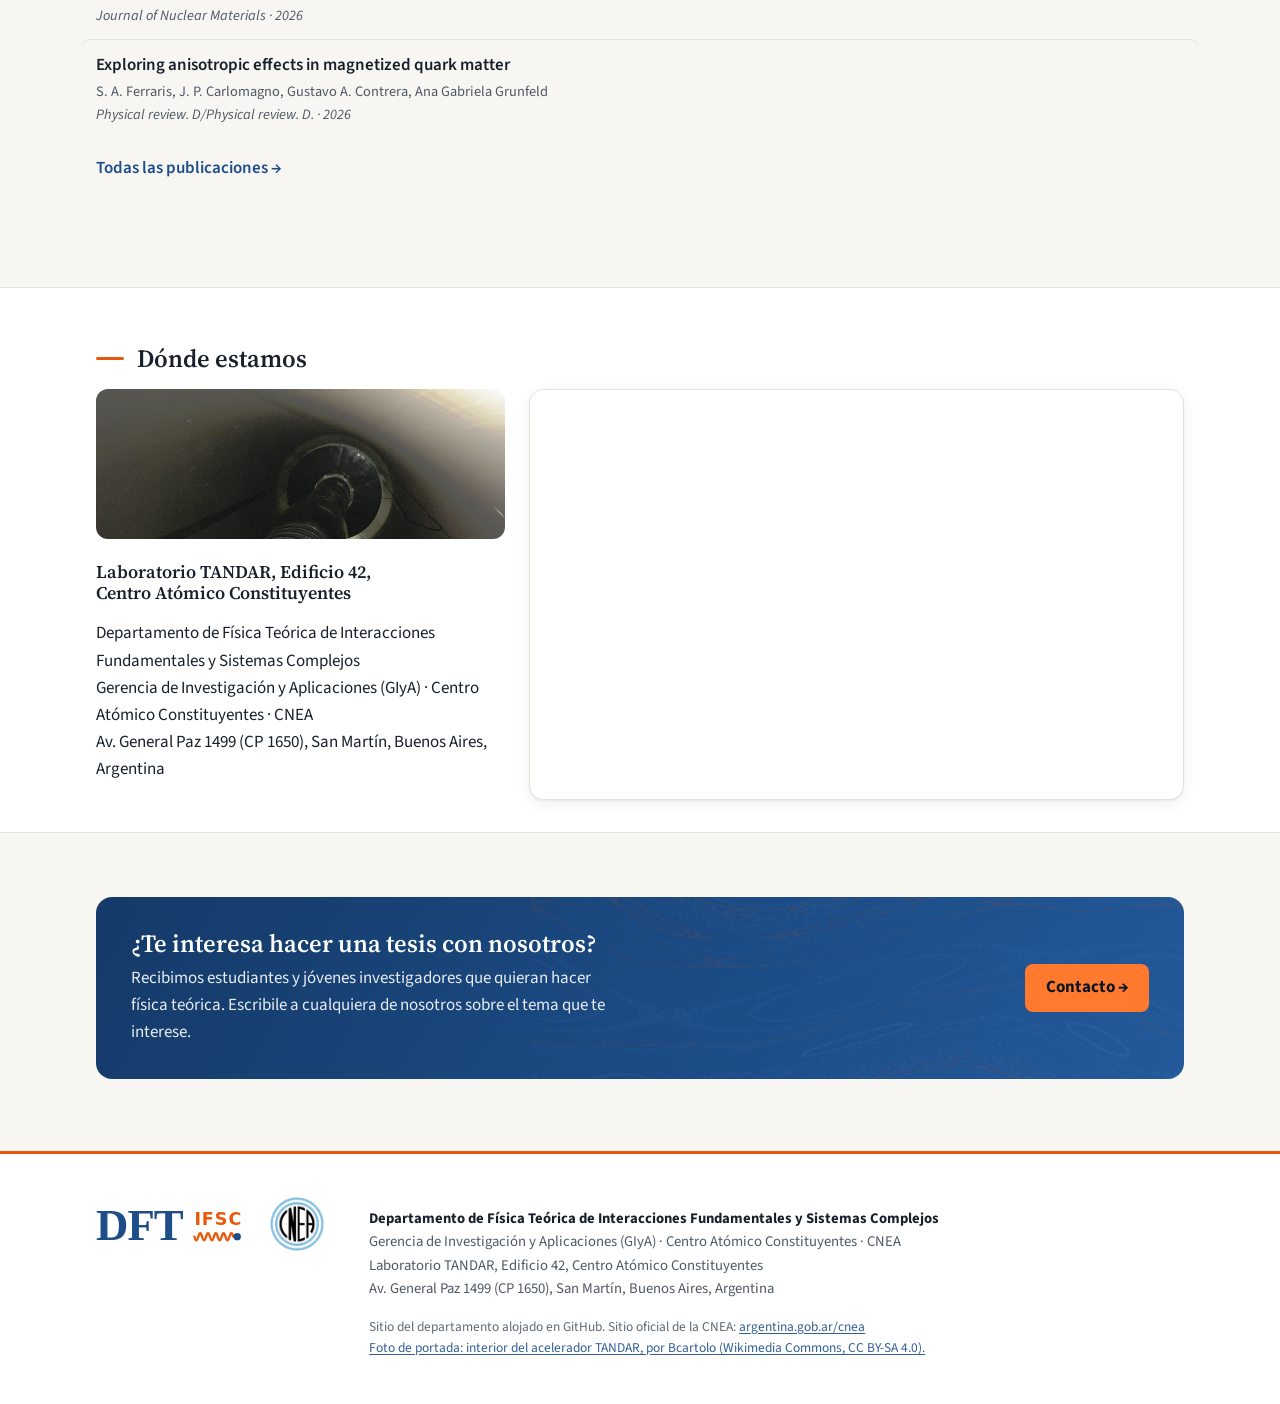
==== commit 0d1b342b: "Update site" ====
--- a/es/index.html
+++ b/es/index.html
@@ -8,17 +8,17 @@
 <link rel="canonical" href="https://dftifsc-cnea.github.io/es/">
 <link rel="alternate" hreflang="en" href="https://dftifsc-cnea.github.io/"><link rel="alternate" hreflang="es" href="https://dftifsc-cnea.github.io/es/">
 <link rel="alternate" hreflang="x-default" href="https://dftifsc-cnea.github.io/">
-<link rel="icon" href="../assets/favicon.svg?v=f223485b" type="image/svg+xml">
+<link rel="icon" href="../assets/favicon.svg?v=c1bd7a68" type="image/svg+xml">
 <link rel="preconnect" href="https://fonts.googleapis.com"><link rel="preconnect" href="https://fonts.gstatic.com" crossorigin>
 <link rel="stylesheet" href="https://fonts.googleapis.com/css2?family=Source+Sans+3:wght@400;600;700&family=Source+Serif+4:opsz,wght@8..60,500;8..60,600;8..60,700&display=swap">
 <meta name="color-scheme" content="light dark">
-<link rel="stylesheet" href="../assets/style.css?v=f223485b">
+<link rel="stylesheet" href="../assets/style.css?v=c1bd7a68">
 <script>try{var t=localStorage.getItem('theme');if(t)document.documentElement.dataset.theme=t}catch(e){}</script>
 </head>
 <body class="pg-index">
 <header class="top"><div class="wrap">
-  <a class="brand" href="index.html"><img src="../assets/logo.svg?v=f223485b" alt="DFTIFSC" width="150" height="48"><span class="bn">Departamento de Física Teórica</span></a>
-  <a class="inst tcnea" href="https://www.argentina.gob.ar/cnea" target="_blank" rel="noopener" title="Comisión Nacional de Energía Atómica (CNEA)"><img src="../assets/cnea.png?v=f223485b" alt="CNEA" width="67" height="73"></a>
+  <a class="brand" href="index.html"><img src="../assets/logo.svg?v=c1bd7a68" alt="DFTIFSC" width="150" height="48"><span class="bn">Departamento de Física Teórica</span></a>
+  <a class="inst tcnea" href="https://www.argentina.gob.ar/cnea" target="_blank" rel="noopener" title="Comisión Nacional de Energía Atómica (CNEA)"><img src="../assets/cnea.png?v=c1bd7a68" alt="CNEA" width="70" height="70"></a>
   <button class="menu" aria-expanded="false" aria-controls="nav">Menú</button>
   <nav id="nav"><a href="index.html" aria-current=page>Inicio</a><a href="research.html">Investigación</a><a href="people.html">Personas</a><a href="publications.html">Publicaciones</a><a href="join.html">Contacto</a><a class="lang" href="../index.html" hreflang="en">English</a><button class="theme" type="button" title="Cambiar modo claro / oscuro" aria-label="Cambiar modo claro / oscuro"><svg class="moon" viewBox="0 0 24 24" fill="none" stroke="currentColor" stroke-width="2" stroke-linecap="round" stroke-linejoin="round"><path d="M21 12.8A9 9 0 1 1 11.2 3a7 7 0 0 0 9.8 9.8z"/></svg><svg class="sun" viewBox="0 0 24 24" fill="none" stroke="currentColor" stroke-width="2" stroke-linecap="round"><circle cx="12" cy="12" r="4"/><path d="M12 2v2M12 20v2M4.9 4.9l1.4 1.4M17.7 17.7l1.4 1.4M2 12h2M20 12h2M4.9 19.1l1.4-1.4M17.7 6.3l1.4-1.4"/></svg></button></nav>
 </div></header>
@@ -41,12 +41,12 @@
 
 </main>
 <footer><div class="wrap fgrid">
-  <div class="flogos"><img src="../assets/logo.svg?v=f223485b" alt="DFTIFSC" width="150" height="48"><a class="inst" href="https://www.argentina.gob.ar/cnea" target="_blank" rel="noopener"><img src="../assets/cnea.png?v=f223485b" alt="CNEA" width="67" height="73"></a></div>
+  <div class="flogos"><img src="../assets/logo.svg?v=c1bd7a68" alt="DFTIFSC" width="150" height="48"><a class="inst" href="https://www.argentina.gob.ar/cnea" target="_blank" rel="noopener"><img src="../assets/cnea.png?v=c1bd7a68" alt="CNEA" width="70" height="70"></a></div>
   <div><p><strong>Departamento de Física Teórica de Interacciones Fundamentales y Sistemas Complejos</strong><br>Gerencia de Investigación y Aplicaciones (GIyA) · Centro Atómico Constituyentes · CNEA<br>Laboratorio TANDAR, Edificio 42, Centro Atómico Constituyentes<br>Av. General Paz 1499 (CP 1650), San Martín, Buenos Aires, Argentina</p>
   <p class="small">Sitio del departamento alojado en GitHub. Sitio oficial de la CNEA: <a href="https://www.argentina.gob.ar/cnea" target="_blank" rel="noopener">argentina.gob.ar/cnea</a><br>
   <a href="https://commons.wikimedia.org/wiki/File:Tandar.jpg" target="_blank" rel="noopener">Foto de portada: interior del acelerador TANDAR, por Bcartolo (Wikimedia Commons, CC BY-SA 4.0).</a></p></div>
 </div></footer>
-<script src="../assets/site.js?v=f223485b" defer></script>
+<script src="../assets/site.js?v=c1bd7a68" defer></script>
 <script>window.goatcounter = {path: function(p) { return location.host + p }}</script>
 <script data-goatcounter="https://leoermann.goatcounter.com/count" async src="https://gc.zgo.at/count.js"></script>
 </body>
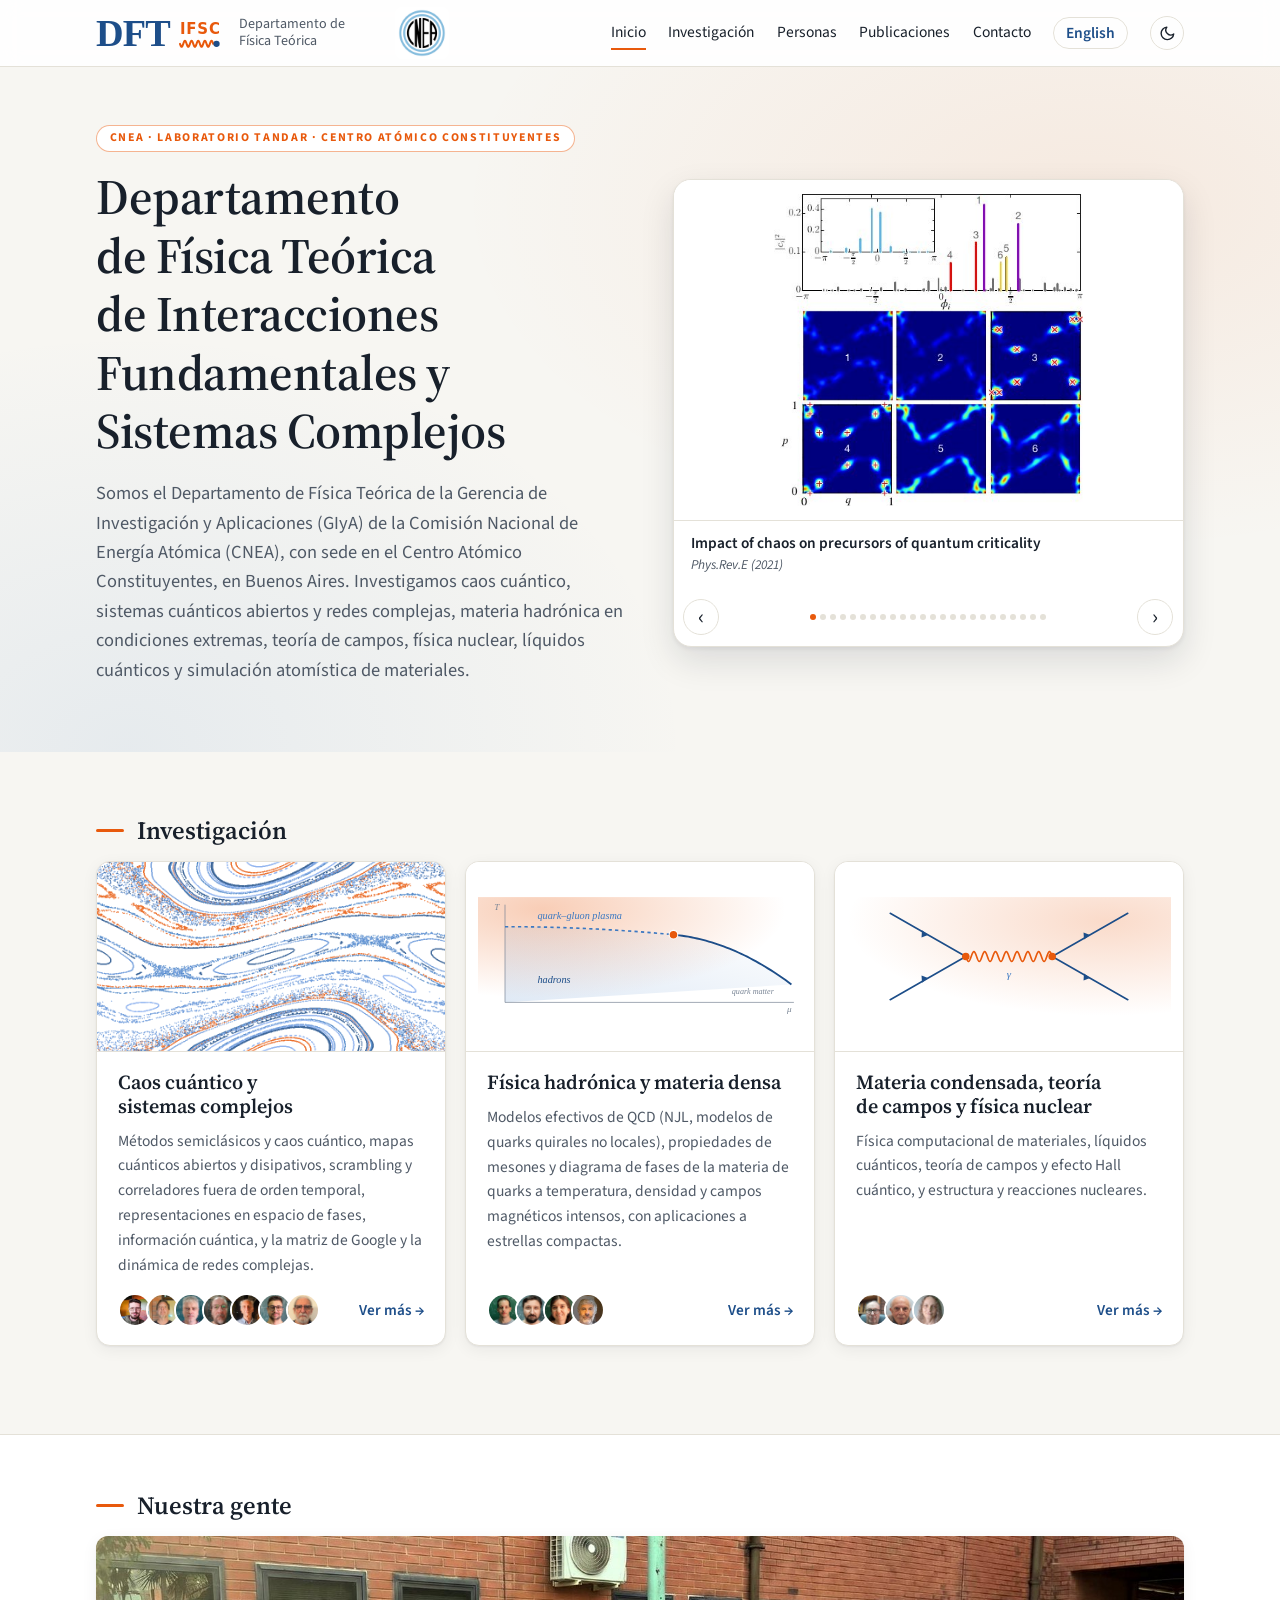
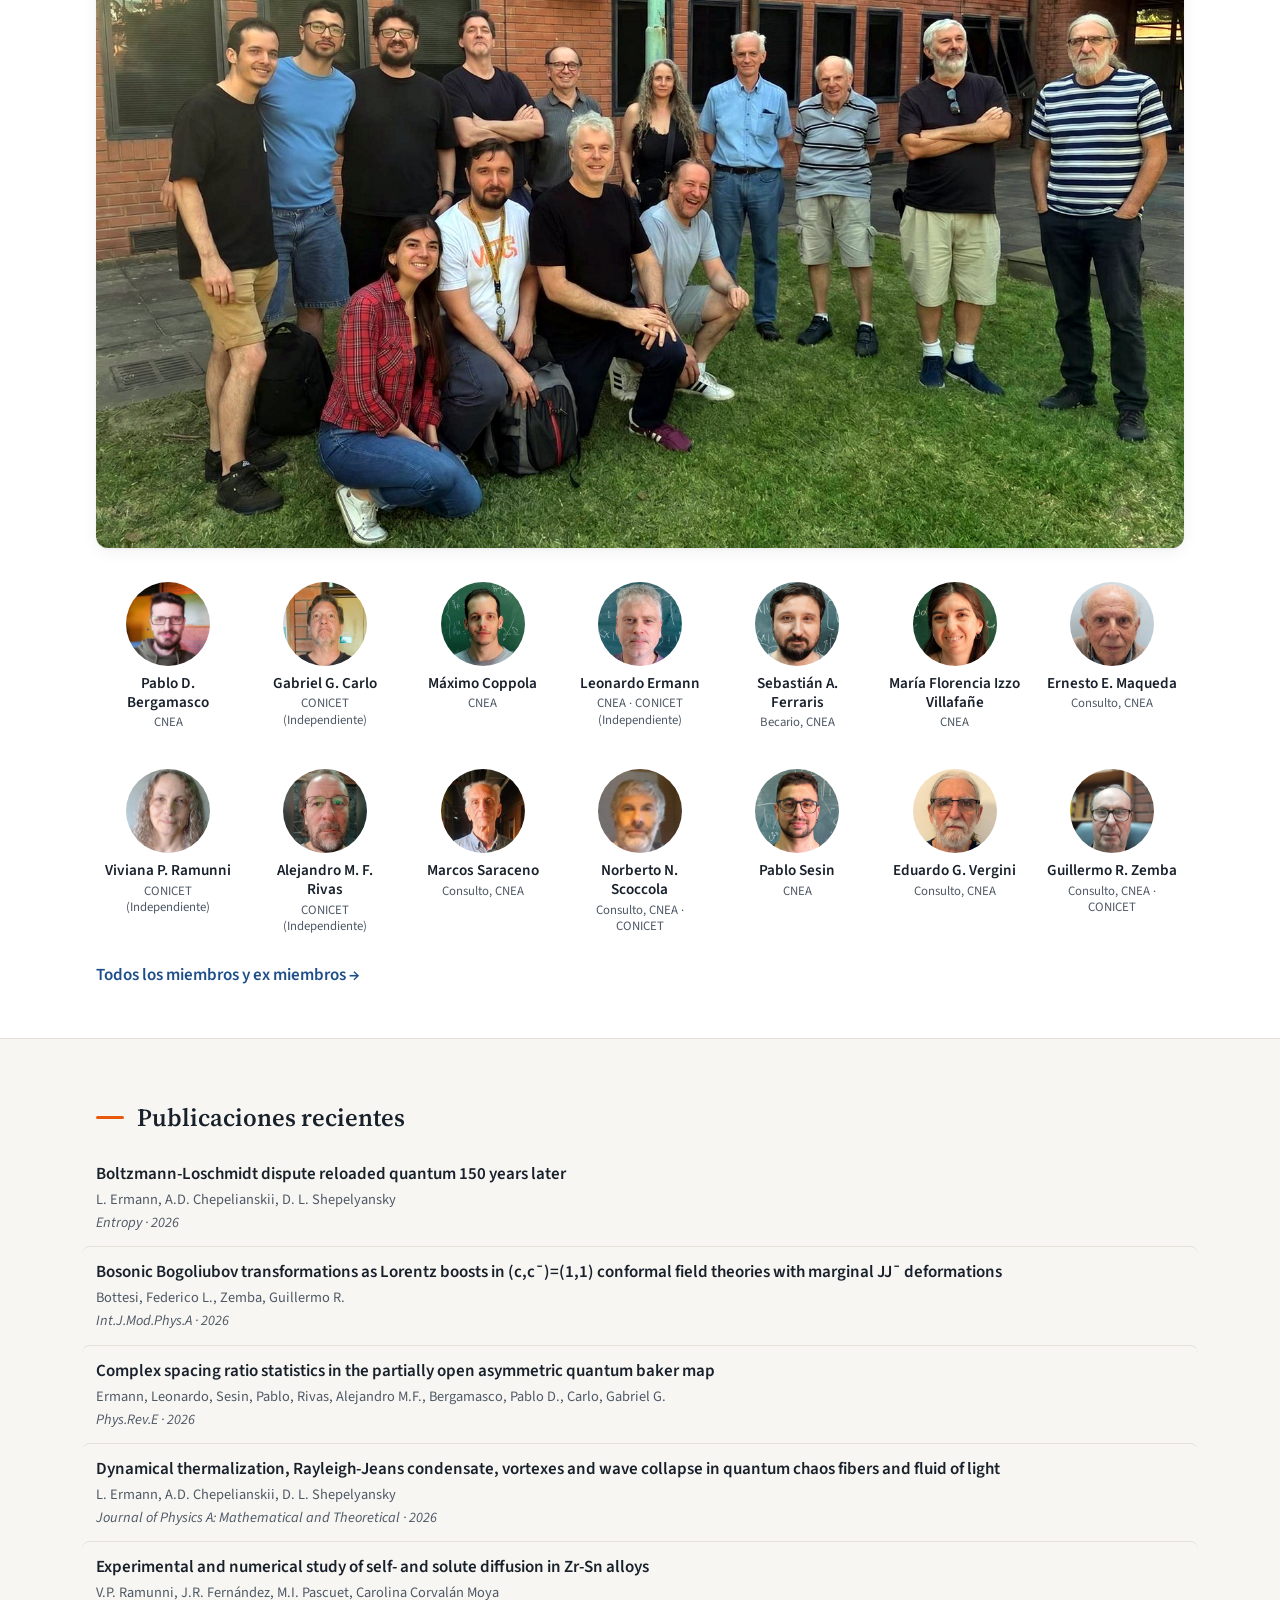
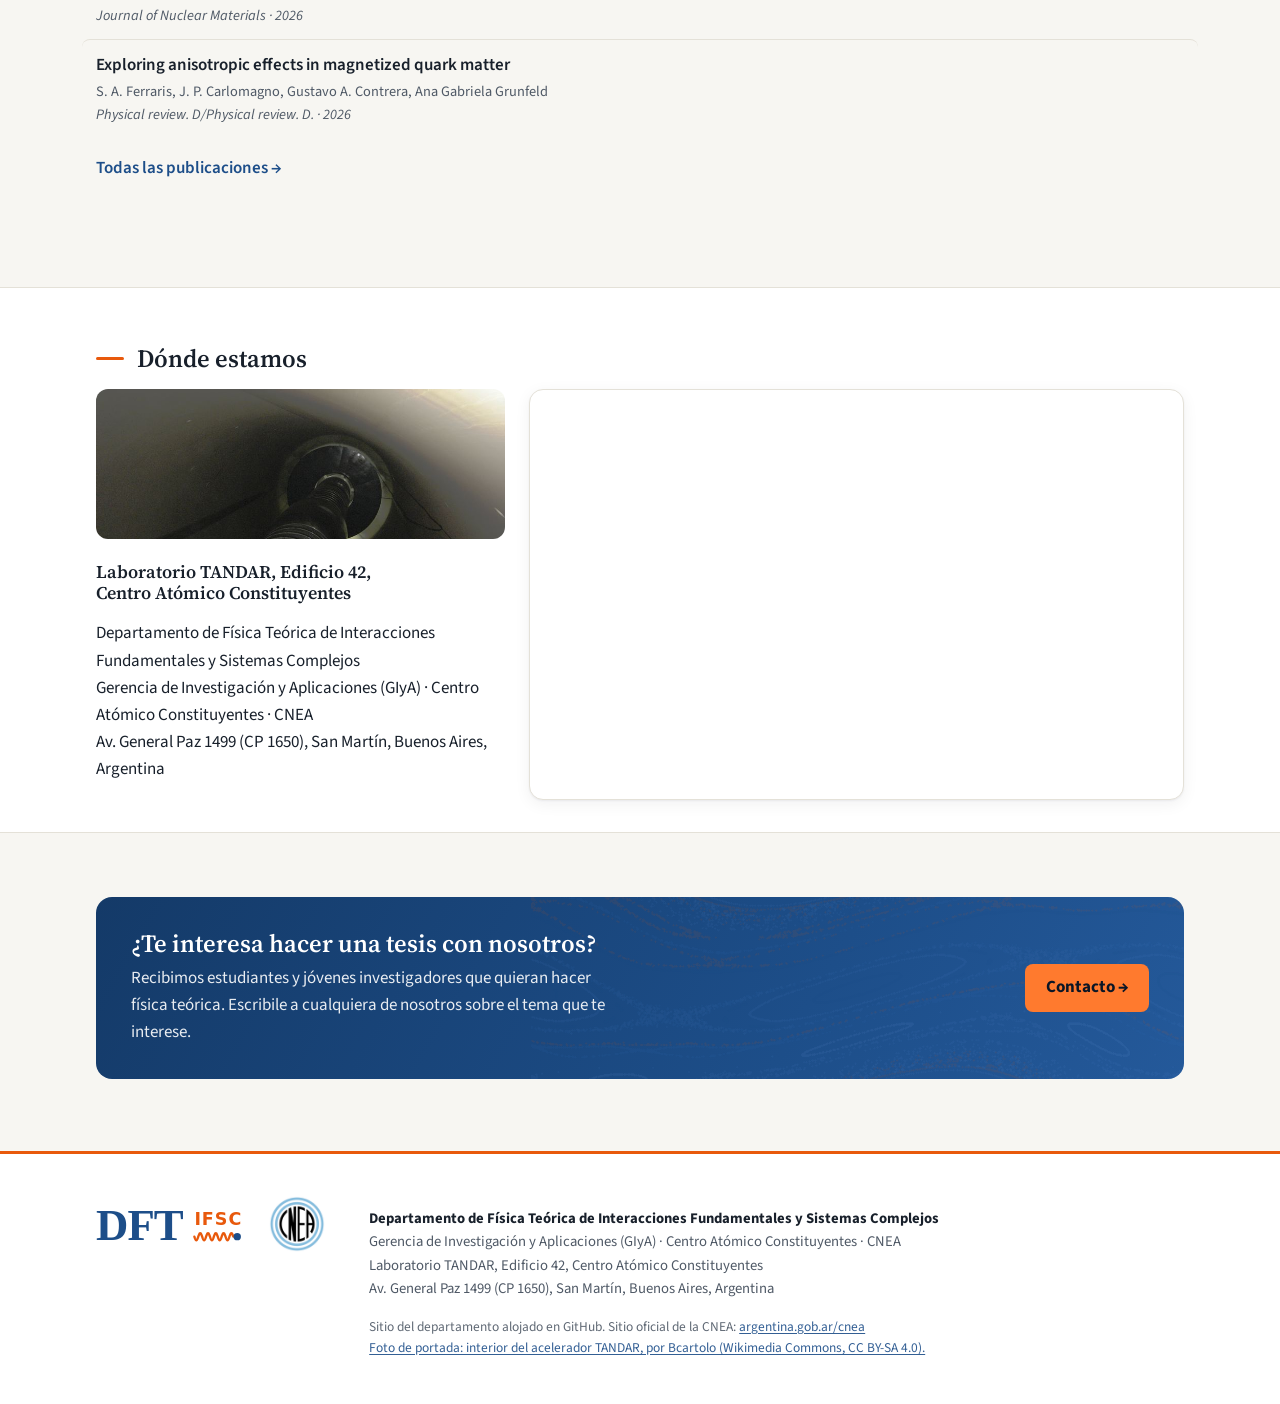
==== commit 7fbf72bd: "Update site" ====
--- a/es/index.html
+++ b/es/index.html
@@ -8,17 +8,17 @@
 <link rel="canonical" href="https://dftifsc-cnea.github.io/es/">
 <link rel="alternate" hreflang="en" href="https://dftifsc-cnea.github.io/"><link rel="alternate" hreflang="es" href="https://dftifsc-cnea.github.io/es/">
 <link rel="alternate" hreflang="x-default" href="https://dftifsc-cnea.github.io/">
-<link rel="icon" href="../assets/favicon.svg?v=c1bd7a68" type="image/svg+xml">
+<link rel="icon" href="../assets/favicon.svg?v=708ffaa7" type="image/svg+xml">
 <link rel="preconnect" href="https://fonts.googleapis.com"><link rel="preconnect" href="https://fonts.gstatic.com" crossorigin>
 <link rel="stylesheet" href="https://fonts.googleapis.com/css2?family=Source+Sans+3:wght@400;600;700&family=Source+Serif+4:opsz,wght@8..60,500;8..60,600;8..60,700&display=swap">
 <meta name="color-scheme" content="light dark">
-<link rel="stylesheet" href="../assets/style.css?v=c1bd7a68">
+<link rel="stylesheet" href="../assets/style.css?v=708ffaa7">
 <script>try{var t=localStorage.getItem('theme');if(t)document.documentElement.dataset.theme=t}catch(e){}</script>
 </head>
 <body class="pg-index">
 <header class="top"><div class="wrap">
-  <a class="brand" href="index.html"><img src="../assets/logo.svg?v=c1bd7a68" alt="DFTIFSC" width="150" height="48"><span class="bn">Departamento de Física Teórica</span></a>
-  <a class="inst tcnea" href="https://www.argentina.gob.ar/cnea" target="_blank" rel="noopener" title="Comisión Nacional de Energía Atómica (CNEA)"><img src="../assets/cnea.png?v=c1bd7a68" alt="CNEA" width="70" height="70"></a>
+  <a class="brand" href="index.html"><img src="../assets/logo.svg?v=708ffaa7" alt="DFTIFSC" width="150" height="48"><span class="bn">Departamento de Física Teórica</span></a>
+  <a class="inst tcnea" href="https://www.argentina.gob.ar/cnea" target="_blank" rel="noopener" title="Comisión Nacional de Energía Atómica (CNEA)"><img src="../assets/cnea.png?v=708ffaa7" alt="CNEA" width="70" height="70"></a>
   <button class="menu" aria-expanded="false" aria-controls="nav">Menú</button>
   <nav id="nav"><a href="index.html" aria-current=page>Inicio</a><a href="research.html">Investigación</a><a href="people.html">Personas</a><a href="publications.html">Publicaciones</a><a href="join.html">Contacto</a><a class="lang" href="../index.html" hreflang="en">English</a><button class="theme" type="button" title="Cambiar modo claro / oscuro" aria-label="Cambiar modo claro / oscuro"><svg class="moon" viewBox="0 0 24 24" fill="none" stroke="currentColor" stroke-width="2" stroke-linecap="round" stroke-linejoin="round"><path d="M21 12.8A9 9 0 1 1 11.2 3a7 7 0 0 0 9.8 9.8z"/></svg><svg class="sun" viewBox="0 0 24 24" fill="none" stroke="currentColor" stroke-width="2" stroke-linecap="round"><circle cx="12" cy="12" r="4"/><path d="M12 2v2M12 20v2M4.9 4.9l1.4 1.4M17.7 17.7l1.4 1.4M2 12h2M20 12h2M4.9 19.1l1.4-1.4M17.7 6.3l1.4-1.4"/></svg></button></nav>
 </div></header>
@@ -41,12 +41,12 @@
 
 </main>
 <footer><div class="wrap fgrid">
-  <div class="flogos"><img src="../assets/logo.svg?v=c1bd7a68" alt="DFTIFSC" width="150" height="48"><a class="inst" href="https://www.argentina.gob.ar/cnea" target="_blank" rel="noopener"><img src="../assets/cnea.png?v=c1bd7a68" alt="CNEA" width="70" height="70"></a></div>
+  <div class="flogos"><img src="../assets/logo.svg?v=708ffaa7" alt="DFTIFSC" width="150" height="48"><a class="inst" href="https://www.argentina.gob.ar/cnea" target="_blank" rel="noopener"><img src="../assets/cnea.png?v=708ffaa7" alt="CNEA" width="70" height="70"></a></div>
   <div><p><strong>Departamento de Física Teórica de Interacciones Fundamentales y Sistemas Complejos</strong><br>Gerencia de Investigación y Aplicaciones (GIyA) · Centro Atómico Constituyentes · CNEA<br>Laboratorio TANDAR, Edificio 42, Centro Atómico Constituyentes<br>Av. General Paz 1499 (CP 1650), San Martín, Buenos Aires, Argentina</p>
   <p class="small">Sitio del departamento alojado en GitHub. Sitio oficial de la CNEA: <a href="https://www.argentina.gob.ar/cnea" target="_blank" rel="noopener">argentina.gob.ar/cnea</a><br>
   <a href="https://commons.wikimedia.org/wiki/File:Tandar.jpg" target="_blank" rel="noopener">Foto de portada: interior del acelerador TANDAR, por Bcartolo (Wikimedia Commons, CC BY-SA 4.0).</a></p></div>
 </div></footer>
-<script src="../assets/site.js?v=c1bd7a68" defer></script>
+<script src="../assets/site.js?v=708ffaa7" defer></script>
 <script>window.goatcounter = {path: function(p) { return location.host + p }}</script>
 <script data-goatcounter="https://leoermann.goatcounter.com/count" async src="https://gc.zgo.at/count.js"></script>
 </body>
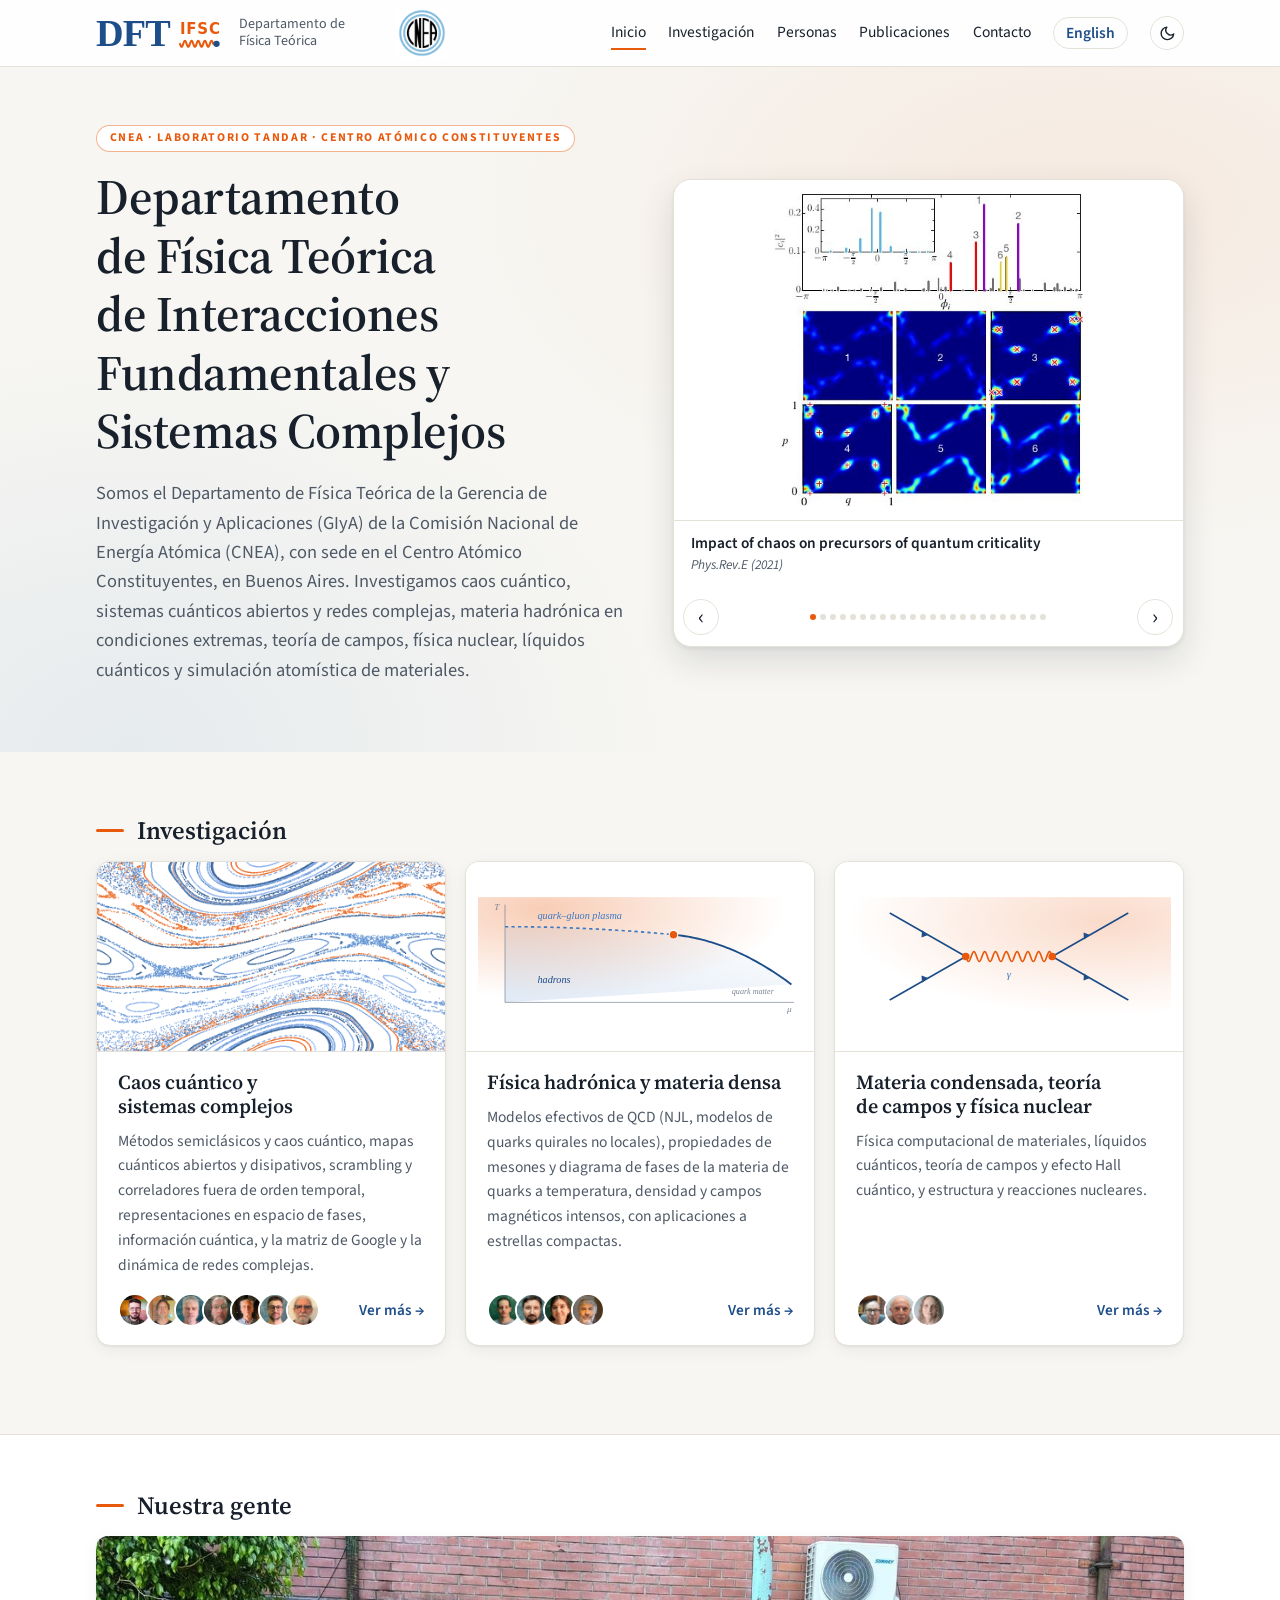
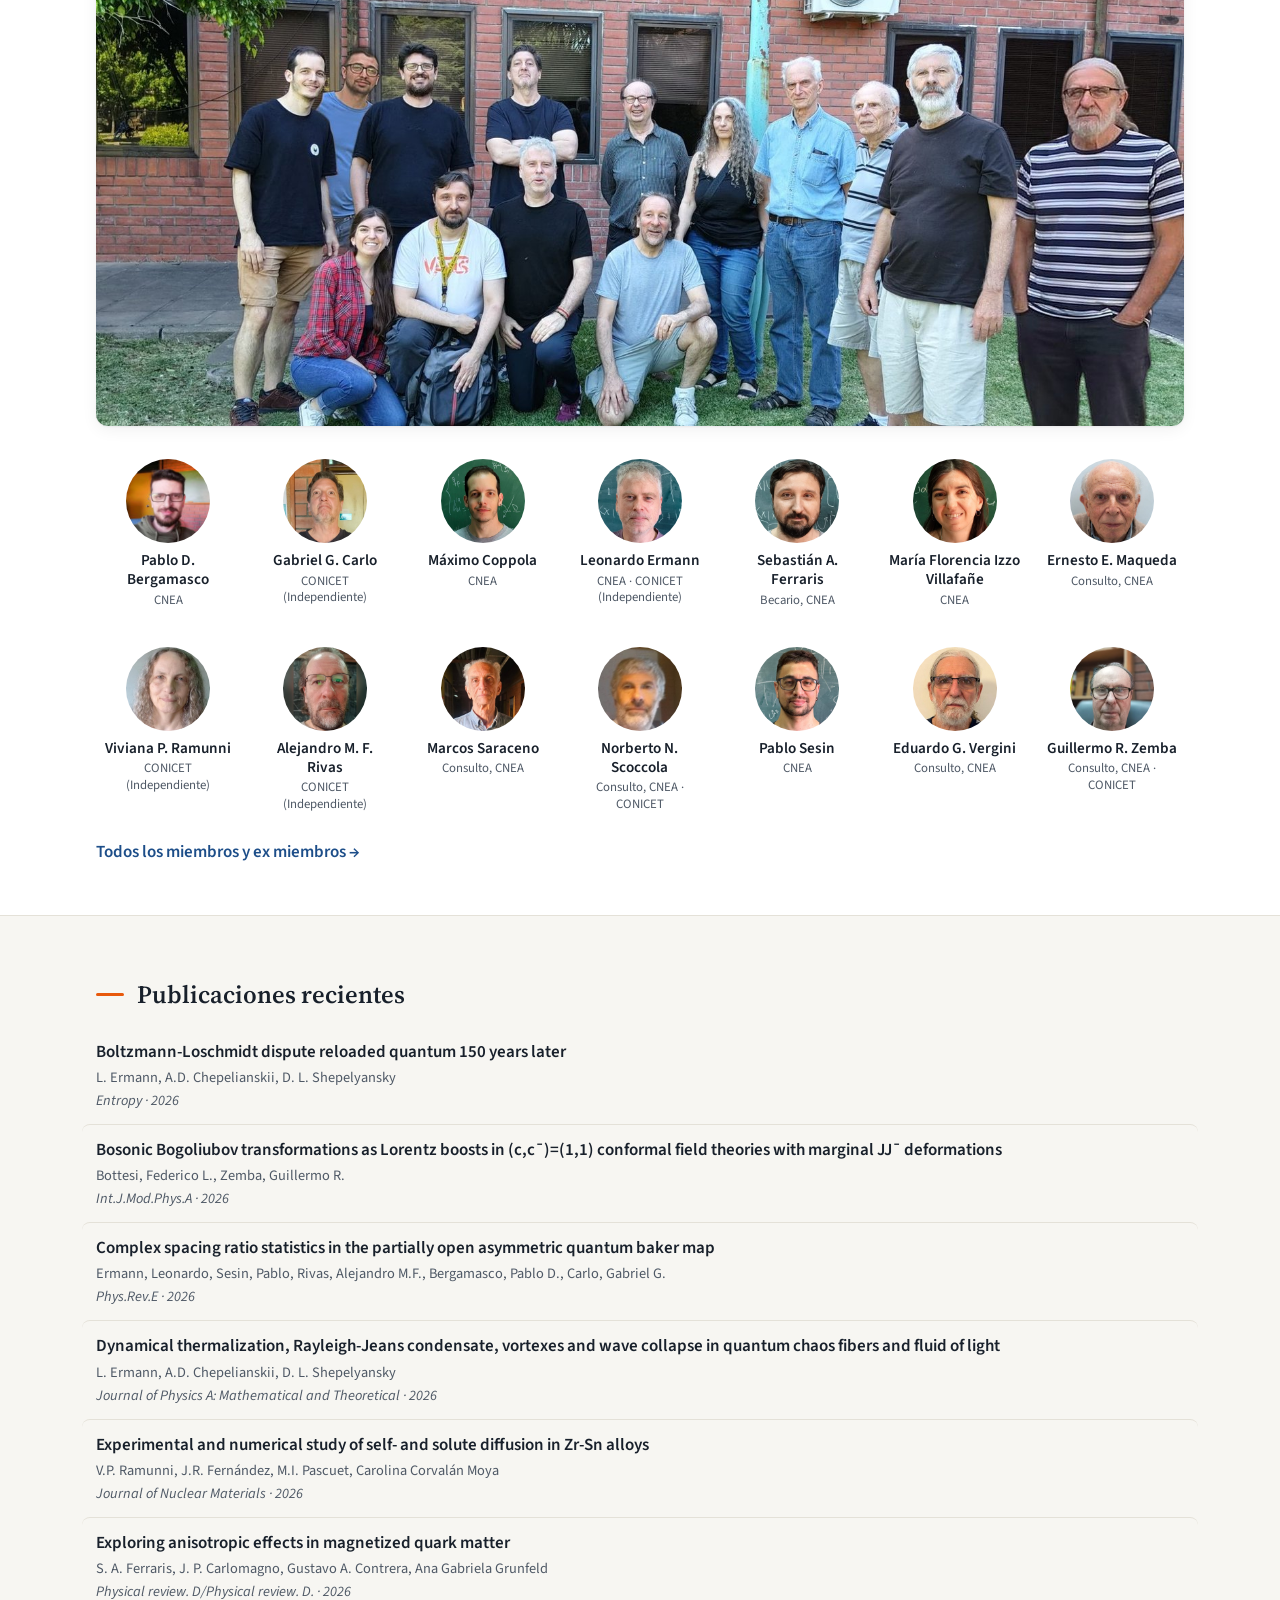
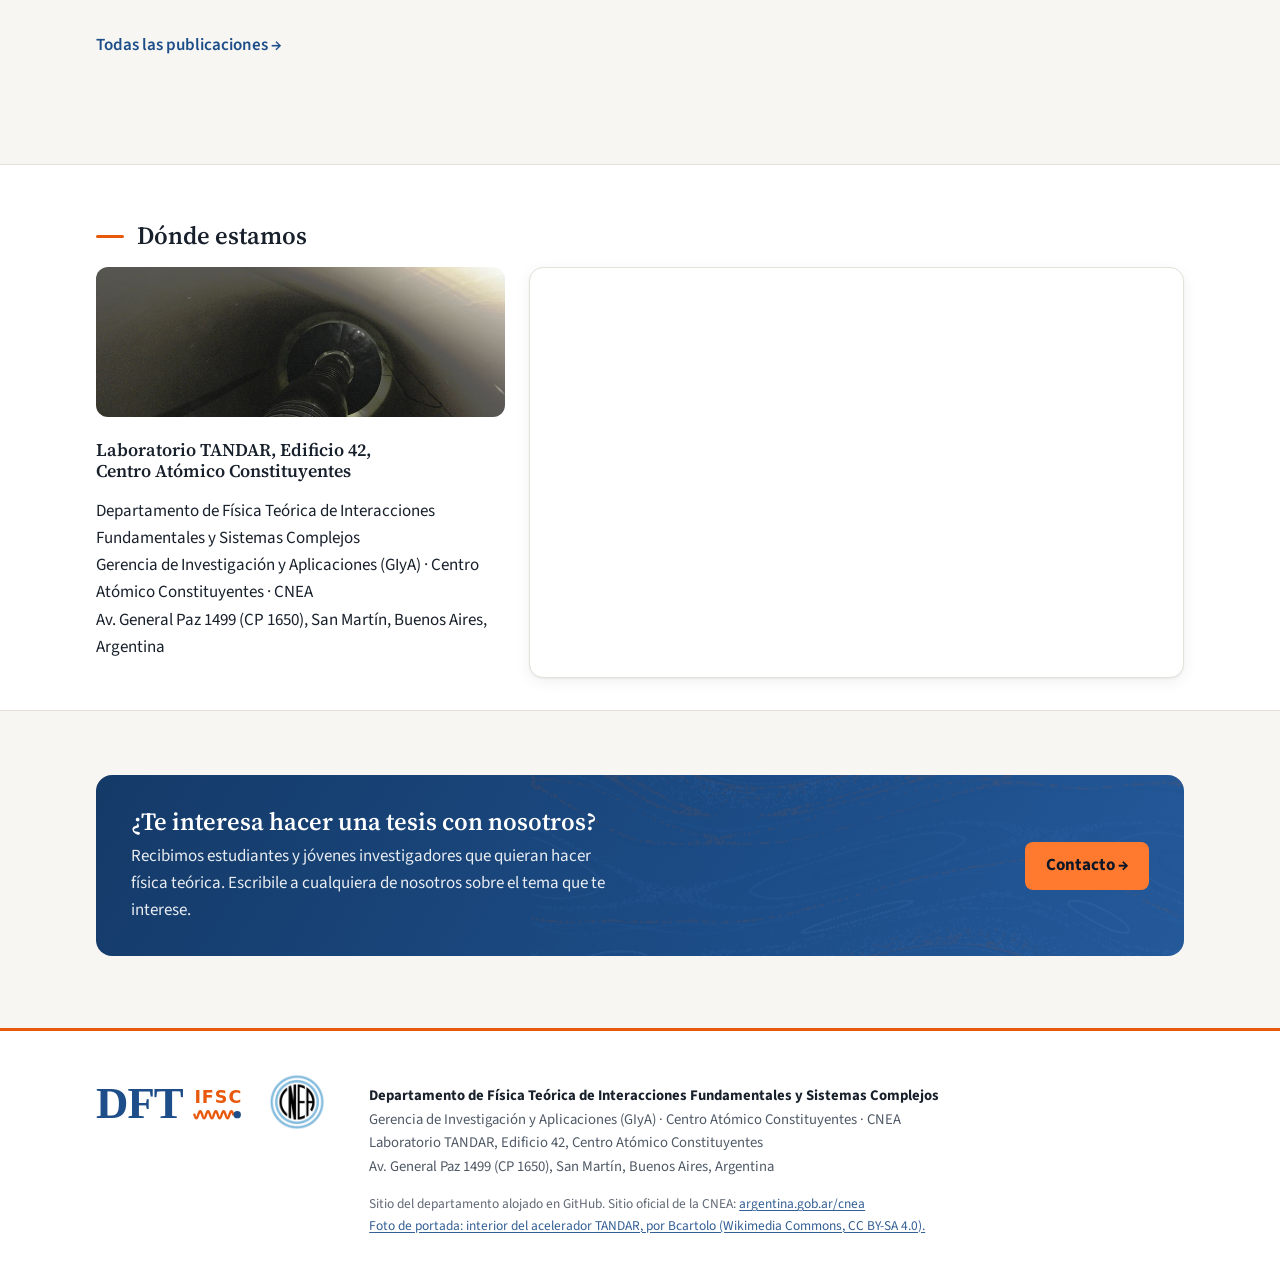
==== commit a0639549: "Update site" ====
--- a/es/index.html
+++ b/es/index.html
@@ -31,7 +31,7 @@
   <div class="car" data-prev="Anterior" data-next="Siguiente"><a class="car-stage" target="_blank" rel="noopener"><img alt=""></a><div class="car-cap"><span class="car-t"></span><span class="car-c"></span></div><div class="car-nav"><button class="car-b" data-d="-1" aria-label="Anterior">‹</button><span class="car-dots"></span><button class="car-b" data-d="1" aria-label="Siguiente">›</button></div><script type="application/json" class="car-data">[{"img": "../img/figs/2009.09606-f1.jpg", "t": "Cavity optomechanics with a laser-engineered optical trap", "u": "https://doi.org/10.1103/physrevb.103.l081301", "c": "Physical review. B./Physical review. B (2021)"}, {"img": "../img/figs/2009.09606-f3.jpg", "t": "Cavity optomechanics with a laser-engineered optical trap", "u": "https://doi.org/10.1103/physrevb.103.l081301", "c": "Physical review. B./Physical review. B (2021)"}, {"img": "../img/figs/2109.01911-f2.jpg", "t": "Light pseudoscalar meson masses under strong magnetic fields within the SU(3) Nambu–Jona-Lasinio model", "u": "https://doi.org/10.1103/physrevd.104.094040", "c": "Phys.Rev.D (2021)"}, {"img": "../img/figs/2109.01911-f4.jpg", "t": "Light pseudoscalar meson masses under strong magnetic fields within the SU(3) Nambu–Jona-Lasinio model", "u": "https://doi.org/10.1103/physrevd.104.094040", "c": "Phys.Rev.D (2021)"}, {"img": "../img/figs/2112.00458-f2.jpg", "t": "Asynchronous locking in metamaterials of fluids of light and sound", "u": "https://doi.org/10.1038/s41467-023-38788-9", "c": "Nature Communications (2023)"}, {"img": "../img/figs/2112.00458-f1.jpg", "t": "Asynchronous locking in metamaterials of fluids of light and sound", "u": "https://doi.org/10.1038/s41467-023-38788-9", "c": "Nature Communications (2023)"}, {"img": "../img/figs/2112.06648-f1.jpg", "t": "Impact of chaos on precursors of quantum criticality", "u": "https://doi.org/10.1103/physreve.104.l062202", "c": "Phys.Rev.E (2021)"}, {"img": "../img/figs/2112.06648-f4.jpg", "t": "Impact of chaos on precursors of quantum criticality", "u": "https://doi.org/10.1103/physreve.104.l062202", "c": "Phys.Rev.E (2021)"}, {"img": "../img/figs/2205.10107-f3.jpg", "t": "Optimal quantum reservoir computing for the noisy intermediate-scale quantum era", "u": "https://doi.org/10.1103/physreve.106.l043301", "c": "Physical review. E (2022)"}, {"img": "../img/figs/2205.10107-f1.jpg", "t": "Optimal quantum reservoir computing for the noisy intermediate-scale quantum era", "u": "https://doi.org/10.1103/physreve.106.l043301", "c": "Physical review. E (2022)"}, {"img": "../img/figs/2301.06814-f3.jpg", "t": "Taking advantage of noise in quantum reservoir computing", "u": "https://doi.org/10.1038/s41598-023-35461-5", "c": "Scientific Reports (2023)"}, {"img": "../img/figs/2304.04894-f4.jpg", "t": "Majorization-based benchmark of the complexity of quantum processors", "u": "https://doi.org/10.1007/s11128-024-04457-z", "c": "Quantum Information Processing (2024)"}, {"img": "../img/figs/2405.19537-f1.jpg", "t": "Optimal Complexity of Parameterized Quantum Circuits", "u": "https://doi.org/10.3390/e28010073", "c": "Entropy (2026)"}, {"img": "../img/figs/2501.10247-f1.jpg", "t": "Optimal multicore quantum computing with few interconnects", "u": "https://doi.org/10.1063/5.0252348", "c": "APL Quantum (2025)"}, {"img": "../img/figs/2501.10247-f3.jpg", "t": "Optimal multicore quantum computing with few interconnects", "u": "https://doi.org/10.1063/5.0252348", "c": "APL Quantum (2025)"}, {"img": "../img/figs/2503.03680-f1.jpg", "t": "Spectral truncation of out-of-time-ordered correlators in dissipative systems", "u": "https://doi.org/10.1103/8cvg-7sbh", "c": "Phys.Rev.E (2025)"}, {"img": "../img/figs/2607.07874-f2.jpg", "t": "Unveiling semiclassical structures in eigenstates of a quantum chaotic system using neural networks", "u": "https://doi.org/10.1103/9xdp-mwln", "c": "APS Open Science (2026)"}, {"img": "../img/figs/2607.07874-f1.jpg", "t": "Unveiling semiclassical structures in eigenstates of a quantum chaotic system using neural networks", "u": "https://doi.org/10.1103/9xdp-mwln", "c": "APS Open Science (2026)"}, {"img": "../img/figs/2212.08269-f1.jpg", "t": "Giant optomechanical coupling and dephasing protection with cavity exciton-polaritons", "u": "https://doi.org/10.1103/physrevresearch.5.l042035", "c": "Physical Review Research (2023)"}, {"img": "../img/figs/2212.08269-f2.jpg", "t": "Giant optomechanical coupling and dephasing protection with cavity exciton-polaritons", "u": "https://doi.org/10.1103/physrevresearch.5.l042035", "c": "Physical Review Research (2023)"}, {"img": "../img/figs/2211.06353-f1.jpg", "t": "Quantum Lyapunov exponent in dissipative systems", "u": "https://doi.org/10.1103/physreve.108.024208", "c": "Phys.Rev.E (2023)"}, {"img": "../img/figs/2107.02022-f8.jpg", "t": "Isospin asymmetric matter in a nonlocal chiral quark model", "u": "https://doi.org/10.1103/physrevd.104.074018", "c": "Phys.Rev.D (2021)"}, {"img": "../img/figs/2205.15928-f1.jpg", "t": "Neutral pseudoscalar and vector meson masses under strong magnetic fields in an extended NJL model: Mixing effects", "u": "https://doi.org/10.1103/physrevd.106.074002", "c": "Phys.Rev.D (2022)"}, {"img": "../img/figs/2305.15540-f6.jpg", "t": "T − μ quark matter phase transitions and critical endpoint in nonlocal PNJL models under a strong magnetic field", "u": "https://doi.org/10.1103/physrevd.108.056029", "c": "Physical review. D/Physical review. D. (2023)"}, {"img": "../img/figs/2305.15540-f7.jpg", "t": "T − μ quark matter phase transitions and critical endpoint in nonlocal PNJL models under a strong magnetic field", "u": "https://doi.org/10.1103/physrevd.108.056029", "c": "Physical review. D/Physical review. D. (2023)"}, {"img": "../img/figs/2402.13842-f5.jpg", "t": "Cold isospin asymmetric baryonic rich matter in nonlocal NJL-like models", "u": "https://doi.org/10.1103/physrevd.109.094041", "c": "Phys.Rev.D (2024)"}, {"img": "../img/figs/2402.13842-f7.jpg", "t": "Cold isospin asymmetric baryonic rich matter in nonlocal NJL-like models", "u": "https://doi.org/10.1103/physrevd.109.094041", "c": "Phys.Rev.D (2024)"}, {"img": "../img/figs/2410.05568-f1.jpg", "t": "Thermomagnetic effects on light pseudoscalar meson masses within the SU(3) Nambu–Jona-Lasinio model", "u": "https://doi.org/10.1103/physrevd.110.114036", "c": "Phys.Rev.D (2024)"}, {"img": "../img/figs/2501.02782-f5.jpg", "t": "Topological susceptibility and axion properties in the presence of a strong magnetic field within the three-flavor NJL model", "u": "https://doi.org/10.1103/physrevd.111.074001", "c": "Phys.Rev.D (2025)"}, {"img": "../img/figs/2511.05701-f6.jpg", "t": "Exploring anisotropic effects in magnetized quark matter", "u": "https://doi.org/10.1103/xndd-9lln", "c": "Physical review. D/Physical review. D. (2026)"}, {"img": "../img/figs/2409.06400-f1.jpg", "t": "The resistivity of rare earth impurities diluted in Lanthanum, Part I", "u": "https://doi.org/10.1016/j.physb.2024.416760", "c": "Physica B Condensed Matter (2024)"}, {"img": "../img/figs/2409.06400-f4.jpg", "t": "The resistivity of rare earth impurities diluted in Lanthanum, Part I", "u": "https://doi.org/10.1016/j.physb.2024.416760", "c": "Physica B Condensed Matter (2024)"}, {"img": "../img/figs/2409.06400-f6.jpg", "t": "The resistivity of rare earth impurities diluted in Lanthanum, Part I", "u": "https://doi.org/10.1016/j.physb.2024.416760", "c": "Physica B Condensed Matter (2024)"}, {"img": "../img/figs/2107.02022-f1.jpg", "t": "Isospin asymmetric matter in a nonlocal chiral quark model", "u": "https://doi.org/10.1103/physrevd.104.074018", "c": "Phys.Rev.D (2021)"}, {"img": "../img/figs/ermann-fig56.jpg", "t": "Dynamical thermalization, Rayleigh-Jeans condensate, vortexes and wave collapse in quantum chaos fibers and fluid of light", "u": "https://doi.org/10.1088/1751-8121/ae3ebe", "c": "Journal of Physics A: Mathematical and Theoretical (2026)"}, {"img": "../img/figs/ermann-fig57.jpg", "t": "Boltzmann-Loschmidt dispute reloaded quantum 150 years later", "u": "https://doi.org/10.3390/e28060594", "c": "Entropy (2026)"}, {"img": "../img/figs/ermann-fig58.jpg", "t": "Structural and functional robustness in public transportation networks of Latin American cities", "u": "https://doi.org/10.1007/s44327-026-00321-0", "c": "Discover Cities (2026)"}, {"img": "../img/figs/ermann-fig59.jpg", "t": "Thermodynamic description of wealth inequality in the world", "u": "https://doi.org/10.3390/complexities2030020", "c": "Complexities (2026)"}, {"img": "../img/figs/ermann-fig60.jpg", "t": "Complex spacing ratio statistics in the partially open asymmetric quantum baker map", "u": "https://doi.org/10.1103/q5fx-y7zr", "c": "Physical Review E (2026)"}, {"img": "../img/figs/ermann-fig53.jpg", "t": "Exploring quantum localization with machine learning", "u": "https://doi.org/10.1016/j.physa.2024.130310", "c": "Physica A: Statistical Mechanics and its Applications (2025)"}, {"img": "../img/figs/ermann-fig54.jpg", "t": "Ideal Gas Law for a Quantum Particle", "u": "https://doi.org/10.1103/nwwy-qwwp", "c": "Physical Review E (2025)"}, {"img": "../img/figs/ermann-fig55.jpg", "t": "Opinion Formation in Wikipedia Ising Networks", "u": "https://doi.org/10.3390/info16090782", "c": "Information (2025)"}]</script></div>
 </div></section>
 <section class="wrap sec"><h2 class="h">Investigación</h2><div class="grid three"><a class="gcard big" href="research.html#chaos"><span class="art" style="background-image:url(../assets/art-chaos.png)"></span><span class="gbody"><h3>Caos cuántico y sistemas complejos</h3><p>Métodos semiclásicos y caos cuántico, mapas cuánticos abiertos y disipativos, scrambling y correladores fuera de orden temporal, representaciones en espacio de fases, información cuántica, y la matriz de Google y la dinámica de redes complejas.</p><span class="gfoot"><span class="avs"><img class="av sm" src="../img/people/bergamasco.jpg" alt="" loading="lazy"><img class="av sm" src="../img/people/carlo.jpg" alt="" loading="lazy"><img class="av sm" src="../img/people/ermann.jpg" alt="" loading="lazy"><img class="av sm" src="../img/people/rivas.jpg" alt="" loading="lazy"><img class="av sm" src="../img/people/saraceno.jpg" alt="" loading="lazy"><img class="av sm" src="../img/people/sesin.jpg" alt="" loading="lazy"><img class="av sm" src="../img/people/vergini.jpg" alt="" loading="lazy"></span><span class="go">Ver más →</span></span></span></a><a class="gcard big" href="research.html#hadrons"><span class="art" style="background-image:url(../assets/art-hadrons.svg)"></span><span class="gbody"><h3>Física hadrónica y materia densa</h3><p>Modelos efectivos de QCD (NJL, modelos de quarks quirales no locales), propiedades de mesones y diagrama de fases de la materia de quarks a temperatura, densidad y campos magnéticos intensos, con aplicaciones a estrellas compactas.</p><span class="gfoot"><span class="avs"><img class="av sm" src="../img/people/coppola.jpg" alt="" loading="lazy"><img class="av sm" src="../img/people/ferraris.jpg" alt="" loading="lazy"><img class="av sm" src="../img/people/izzo-villafane.jpg" alt="" loading="lazy"><img class="av sm" src="../img/people/scoccola.jpg" alt="" loading="lazy"></span><span class="go">Ver más →</span></span></span></a><a class="gcard big" href="research.html#independent"><span class="art" style="background-image:url(../assets/art-indep.svg)"></span><span class="gbody"><h3>Materia condensada, teoría de campos y física nuclear</h3><p>Física computacional de materiales, líquidos cuánticos, teoría de campos y efecto Hall cuántico, y estructura y reacciones nucleares.</p><span class="gfoot"><span class="avs"><img class="av sm" src="../img/people/zemba.jpg" alt="" loading="lazy"><img class="av sm" src="../img/people/maqueda.jpg" alt="" loading="lazy"><img class="av sm" src="../img/people/ramunni.jpg" alt="" loading="lazy"></span><span class="go">Ver más →</span></span></span></a></div></section>
-<section class="band"><div class="wrap sec"><h2 class="h">Nuestra gente</h2><figure class="gphoto"><img src="../img/people/grupo-2026.jpg" alt="Nuestra gente" width="1600" height="900" loading="lazy"><a class="gtag" href="people.html#coppola" style="left:11.17%;top:12.71%;width:5.85%;height:11.81%"><span>Máximo Coppola</span></a><a class="gtag" href="people.html#sesin" style="left:18.03%;top:9.78%;width:5.85%;height:11.81%"><span>Pablo Sesin</span></a><a class="gtag" href="people.html#bergamasco" style="left:24.68%;top:14.04%;width:5.85%;height:11.81%"><span>Pablo D. Bergamasco</span></a><a class="gtag" href="people.html#carlo" style="left:32.18%;top:11.01%;width:5.85%;height:11.81%"><span>Gabriel G. Carlo</span></a><a class="gtag" href="people.html#zemba" style="left:39.73%;top:15.64%;width:5.85%;height:11.81%"><span>Guillermo R. Zemba</span></a><a class="gtag" href="people.html#ramunni" style="left:48.35%;top:19.71%;width:5.85%;height:11.81%"><span>Viviana P. Ramunni</span></a><a class="gtag" href="people.html#saraceno" style="left:57.29%;top:15.26%;width:5.85%;height:11.81%"><span>Marcos Saraceno</span></a><a class="gtag" href="people.html#maqueda" style="left:64.79%;top:17.06%;width:5.85%;height:11.81%"><span>Ernesto E. Maqueda</span></a><a class="gtag" href="people.html#scoccola" style="left:75.32%;top:12.43%;width:5.85%;height:11.81%"><span>Norberto N. Scoccola</span></a><a class="gtag" href="people.html#vergini" style="left:88.67%;top:12.81%;width:5.85%;height:11.81%"><span>Eduardo G. Vergini</span></a><a class="gtag" href="people.html#izzo-villafane" style="left:26.12%;top:45.13%;width:5.85%;height:11.81%"><span>María Florencia Izzo Villafañe</span></a><a class="gtag" href="people.html#ferraris" style="left:33.78%;top:33.13%;width:5.85%;height:11.81%"><span>Sebastián A. Ferraris</span></a><a class="gtag" href="people.html#ermann" style="left:42.23%;top:30.10%;width:5.85%;height:11.81%"><span>Leonardo Ermann</span></a><a class="gtag" href="people.html#rivas" style="left:51.70%;top:37.48%;width:5.85%;height:11.81%"><span>Alejandro M. F. Rivas</span></a></figure><div class="minis"><a class="mini" href="people.html#bergamasco"><img class="av" src="../img/people/bergamasco.jpg" alt="" loading="lazy"><span class="mn">Pablo D. Bergamasco</span><span class="mr">CNEA</span></a><a class="mini" href="people.html#carlo"><img class="av" src="../img/people/carlo.jpg" alt="" loading="lazy"><span class="mn">Gabriel G. Carlo</span><span class="mr">CONICET (Independiente)</span></a><a class="mini" href="people.html#coppola"><img class="av" src="../img/people/coppola.jpg" alt="" loading="lazy"><span class="mn">Máximo Coppola</span><span class="mr">CNEA</span></a><a class="mini" href="people.html#ermann"><img class="av" src="../img/people/ermann.jpg" alt="" loading="lazy"><span class="mn">Leonardo Ermann</span><span class="mr">CNEA · CONICET (Independiente)</span></a><a class="mini" href="people.html#ferraris"><img class="av" src="../img/people/ferraris.jpg" alt="" loading="lazy"><span class="mn">Sebastián A. Ferraris</span><span class="mr">Becario, CNEA</span></a><a class="mini" href="people.html#izzo-villafane"><img class="av" src="../img/people/izzo-villafane.jpg" alt="" loading="lazy"><span class="mn">María Florencia Izzo Villafañe</span><span class="mr">CNEA</span></a><a class="mini" href="people.html#maqueda"><img class="av" src="../img/people/maqueda.jpg" alt="" loading="lazy"><span class="mn">Ernesto E. Maqueda</span><span class="mr">Consulto, CNEA</span></a><a class="mini" href="people.html#ramunni"><img class="av" src="../img/people/ramunni.jpg" alt="" loading="lazy"><span class="mn">Viviana P. Ramunni</span><span class="mr">CONICET (Independiente)</span></a><a class="mini" href="people.html#rivas"><img class="av" src="../img/people/rivas.jpg" alt="" loading="lazy"><span class="mn">Alejandro M. F. Rivas</span><span class="mr">CONICET (Independiente)</span></a><a class="mini" href="people.html#saraceno"><img class="av" src="../img/people/saraceno.jpg" alt="" loading="lazy"><span class="mn">Marcos Saraceno</span><span class="mr">Consulto, CNEA</span></a><a class="mini" href="people.html#scoccola"><img class="av" src="../img/people/scoccola.jpg" alt="" loading="lazy"><span class="mn">Norberto N. Scoccola</span><span class="mr">Consulto, CNEA · CONICET</span></a><a class="mini" href="people.html#sesin"><img class="av" src="../img/people/sesin.jpg" alt="" loading="lazy"><span class="mn">Pablo Sesin</span><span class="mr">CNEA</span></a><a class="mini" href="people.html#vergini"><img class="av" src="../img/people/vergini.jpg" alt="" loading="lazy"><span class="mn">Eduardo G. Vergini</span><span class="mr">Consulto, CNEA</span></a><a class="mini" href="people.html#zemba"><img class="av" src="../img/people/zemba.jpg" alt="" loading="lazy"><span class="mn">Guillermo R. Zemba</span><span class="mr">Consulto, CNEA · CONICET</span></a></div>
+<section class="band"><div class="wrap sec"><h2 class="h">Nuestra gente</h2><figure class="gphoto"><img src="../img/people/grupo-2026.jpg" alt="Nuestra gente" width="1600" height="720" loading="lazy"><a class="gtag" href="people.html#coppola" style="left:16.65%;top:21.67%;width:5.00%;height:13.78%"><span>Máximo Coppola</span></a><a class="gtag" href="people.html#sesin" style="left:21.75%;top:21.11%;width:5.00%;height:13.78%"><span>Pablo Sesin</span></a><a class="gtag" href="people.html#bergamasco" style="left:27.25%;top:21.78%;width:5.00%;height:13.78%"><span>Pablo D. Bergamasco</span></a><a class="gtag" href="people.html#carlo" style="left:36.95%;top:20.11%;width:5.00%;height:13.78%"><span>Gabriel G. Carlo</span></a><a class="gtag" href="people.html#zemba" style="left:47.30%;top:26.44%;width:5.00%;height:13.78%"><span>Guillermo R. Zemba</span></a><a class="gtag" href="people.html#ramunni" style="left:55.15%;top:30.44%;width:5.00%;height:13.78%"><span>Viviana P. Ramunni</span></a><a class="gtag" href="people.html#saraceno" style="left:62.20%;top:23.22%;width:5.00%;height:13.78%"><span>Marcos Saraceno</span></a><a class="gtag" href="people.html#maqueda" style="left:68.95%;top:27.22%;width:5.00%;height:13.78%"><span>Ernesto E. Maqueda</span></a><a class="gtag" href="people.html#scoccola" style="left:74.50%;top:21.67%;width:5.00%;height:13.78%"><span>Norberto N. Scoccola</span></a><a class="gtag" href="people.html#vergini" style="left:89.15%;top:24.89%;width:5.00%;height:13.78%"><span>Eduardo G. Vergini</span></a><a class="gtag" href="people.html#izzo-villafane" style="left:22.85%;top:54.22%;width:5.00%;height:13.78%"><span>María Florencia Izzo Villafañe</span></a><a class="gtag" href="people.html#ferraris" style="left:30.35%;top:47.11%;width:5.00%;height:13.78%"><span>Sebastián A. Ferraris</span></a><a class="gtag" href="people.html#ermann" style="left:38.05%;top:39.11%;width:5.00%;height:13.78%"><span>Leonardo Ermann</span></a><a class="gtag" href="people.html#rivas" style="left:48.55%;top:51.00%;width:5.00%;height:13.78%"><span>Alejandro M. F. Rivas</span></a></figure><div class="minis"><a class="mini" href="people.html#bergamasco"><img class="av" src="../img/people/bergamasco.jpg" alt="" loading="lazy"><span class="mn">Pablo D. Bergamasco</span><span class="mr">CNEA</span></a><a class="mini" href="people.html#carlo"><img class="av" src="../img/people/carlo.jpg" alt="" loading="lazy"><span class="mn">Gabriel G. Carlo</span><span class="mr">CONICET (Independiente)</span></a><a class="mini" href="people.html#coppola"><img class="av" src="../img/people/coppola.jpg" alt="" loading="lazy"><span class="mn">Máximo Coppola</span><span class="mr">CNEA</span></a><a class="mini" href="people.html#ermann"><img class="av" src="../img/people/ermann.jpg" alt="" loading="lazy"><span class="mn">Leonardo Ermann</span><span class="mr">CNEA · CONICET (Independiente)</span></a><a class="mini" href="people.html#ferraris"><img class="av" src="../img/people/ferraris.jpg" alt="" loading="lazy"><span class="mn">Sebastián A. Ferraris</span><span class="mr">Becario, CNEA</span></a><a class="mini" href="people.html#izzo-villafane"><img class="av" src="../img/people/izzo-villafane.jpg" alt="" loading="lazy"><span class="mn">María Florencia Izzo Villafañe</span><span class="mr">CNEA</span></a><a class="mini" href="people.html#maqueda"><img class="av" src="../img/people/maqueda.jpg" alt="" loading="lazy"><span class="mn">Ernesto E. Maqueda</span><span class="mr">Consulto, CNEA</span></a><a class="mini" href="people.html#ramunni"><img class="av" src="../img/people/ramunni.jpg" alt="" loading="lazy"><span class="mn">Viviana P. Ramunni</span><span class="mr">CONICET (Independiente)</span></a><a class="mini" href="people.html#rivas"><img class="av" src="../img/people/rivas.jpg" alt="" loading="lazy"><span class="mn">Alejandro M. F. Rivas</span><span class="mr">CONICET (Independiente)</span></a><a class="mini" href="people.html#saraceno"><img class="av" src="../img/people/saraceno.jpg" alt="" loading="lazy"><span class="mn">Marcos Saraceno</span><span class="mr">Consulto, CNEA</span></a><a class="mini" href="people.html#scoccola"><img class="av" src="../img/people/scoccola.jpg" alt="" loading="lazy"><span class="mn">Norberto N. Scoccola</span><span class="mr">Consulto, CNEA · CONICET</span></a><a class="mini" href="people.html#sesin"><img class="av" src="../img/people/sesin.jpg" alt="" loading="lazy"><span class="mn">Pablo Sesin</span><span class="mr">CNEA</span></a><a class="mini" href="people.html#vergini"><img class="av" src="../img/people/vergini.jpg" alt="" loading="lazy"><span class="mn">Eduardo G. Vergini</span><span class="mr">Consulto, CNEA</span></a><a class="mini" href="people.html#zemba"><img class="av" src="../img/people/zemba.jpg" alt="" loading="lazy"><span class="mn">Guillermo R. Zemba</span><span class="mr">Consulto, CNEA · CONICET</span></a></div>
   <p><a class="more" href="people.html">Todos los miembros y ex miembros →</a></p></div></section>
 <section class="wrap sec"><h2 class="h">Publicaciones recientes</h2><ol class="pubs"><li data-m="ermann" data-g="chaos chaos-q" data-k="article"><span class="pt"><a href="https://doi.org/10.3390/e28060594" target="_blank" rel="noopener">Boltzmann-Loschmidt dispute reloaded quantum 150 years later</a></span><span class="pa">L. Ermann, A.D. Chepelianskii, D. L. Shepelyansky</span><span class="pj">Entropy · 2026</span></li><li data-m="zemba" data-g="qft" data-k="article"><span class="pt"><a href="https://doi.org/10.1142/s0217751x26500314" target="_blank" rel="noopener">Bosonic Bogoliubov transformations as Lorentz boosts in (c,c¯)=(1,1) conformal field theories with marginal JJ¯ deformations</a></span><span class="pa">Bottesi, Federico L., Zemba, Guillermo R.</span><span class="pj">Int.J.Mod.Phys.A · 2026</span></li><li data-m="bergamasco carlo ermann rivas sesin" data-g="chaos chaos-q" data-k="article"><span class="pt"><a href="https://doi.org/10.1103/q5fx-y7zr" target="_blank" rel="noopener">Complex spacing ratio statistics in the partially open asymmetric quantum baker map</a></span><span class="pa">Ermann, Leonardo, Sesin, Pablo, Rivas, Alejandro M.F., Bergamasco, Pablo D., Carlo, Gabriel G.</span><span class="pj">Phys.Rev.E · 2026</span></li><li data-m="ermann" data-g="chaos chaos-q" data-k="article"><span class="pt"><a href="https://doi.org/10.1088/1751-8121/ae3ebe" target="_blank" rel="noopener">Dynamical thermalization, Rayleigh-Jeans condensate, vortexes and wave collapse in quantum chaos fibers and fluid of light</a></span><span class="pa">L. Ermann, A.D. Chepelianskii, D. L. Shepelyansky</span><span class="pj">Journal of Physics A: Mathematical and Theoretical · 2026</span></li><li data-m="ramunni" data-g="materials" data-k="article"><span class="pt"><a href="https://doi.org/10.1016/j.jnucmat.2026.156732" target="_blank" rel="noopener">Experimental and numerical study of self- and solute diffusion in Zr-Sn alloys</a></span><span class="pa">V.P. Ramunni, J.R. Fernández, M.I. Pascuet, Carolina Corvalán Moya</span><span class="pj">Journal of Nuclear Materials · 2026</span></li><li data-m="ferraris grunfeld" data-g="hadrons" data-k="article"><span class="pt"><a href="https://doi.org/10.1103/xndd-9lln" target="_blank" rel="noopener">Exploring anisotropic effects in magnetized quark matter</a></span><span class="pa">S. A. Ferraris, J. P. Carlomagno, Gustavo A. Contrera, Ana Gabriela Grunfeld</span><span class="pj">Physical review. D/Physical review. D. · 2026</span></li></ol>
   <p><a class="more" href="publications.html">Todas las publicaciones →</a></p></section>
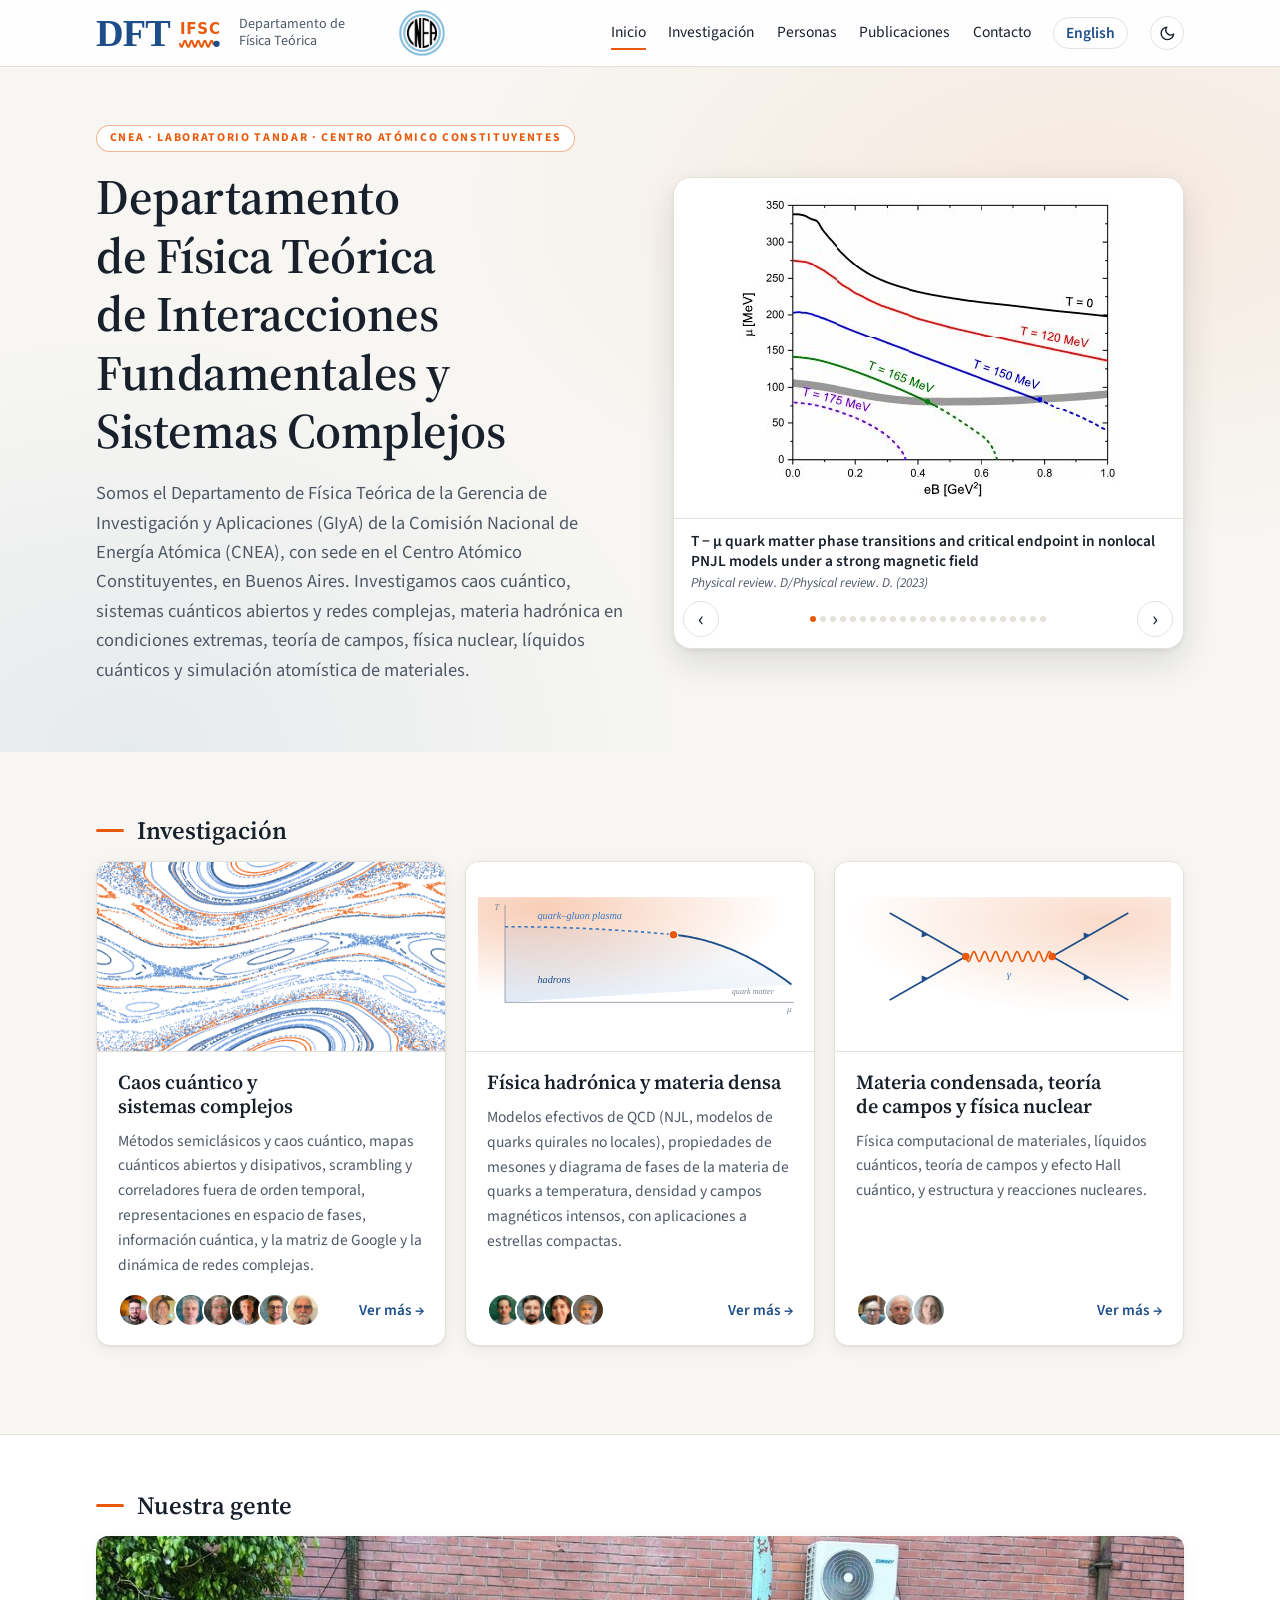
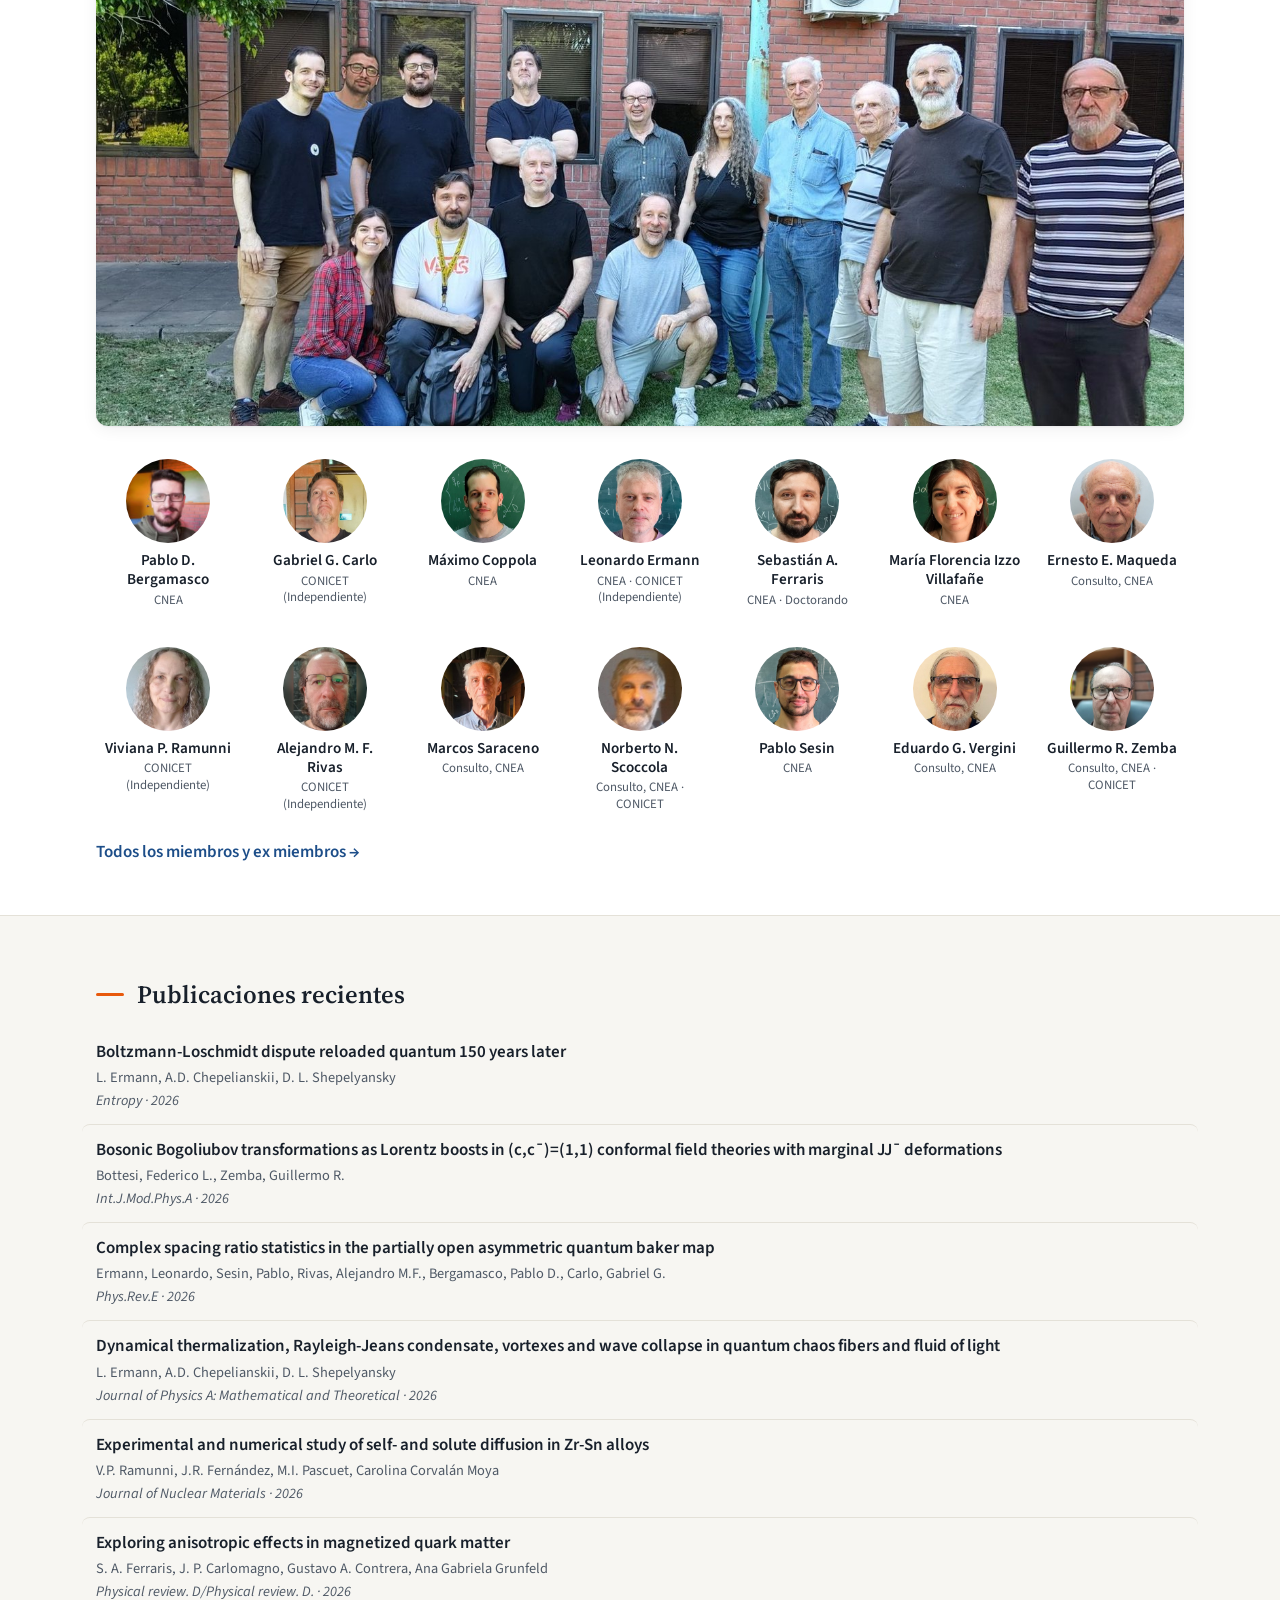
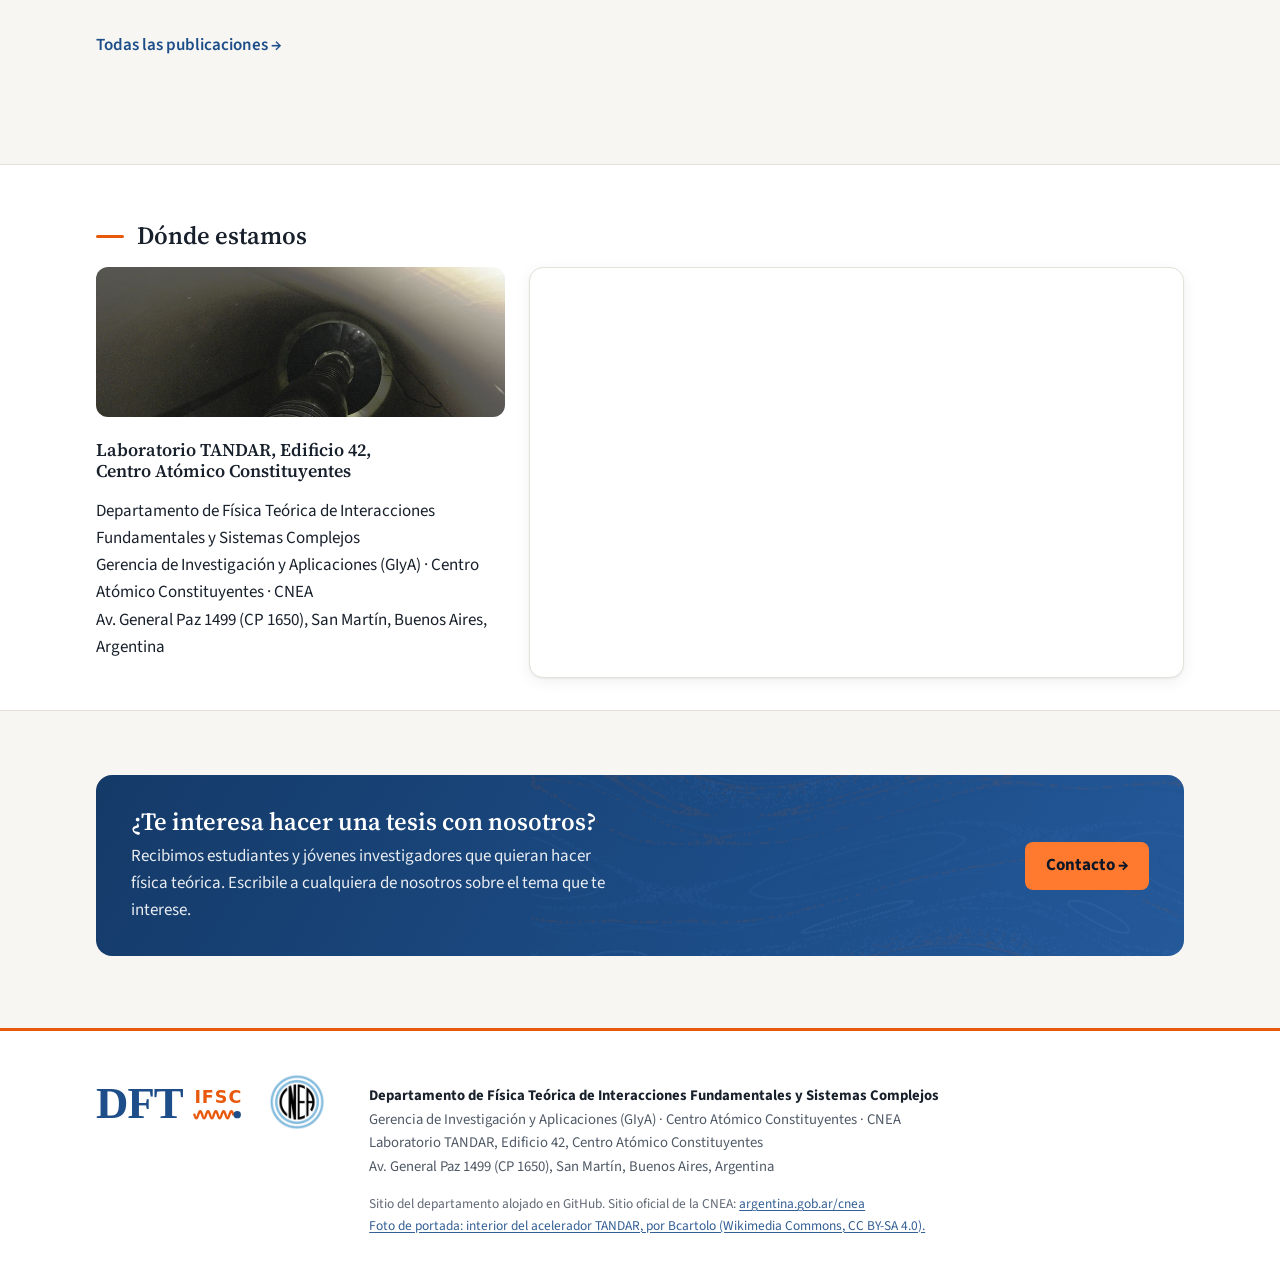
==== commit 539ac583: "Update site" ====
--- a/es/index.html
+++ b/es/index.html
@@ -31,7 +31,7 @@
   <div class="car" data-prev="Anterior" data-next="Siguiente"><a class="car-stage" target="_blank" rel="noopener"><img alt=""></a><div class="car-cap"><span class="car-t"></span><span class="car-c"></span></div><div class="car-nav"><button class="car-b" data-d="-1" aria-label="Anterior">‹</button><span class="car-dots"></span><button class="car-b" data-d="1" aria-label="Siguiente">›</button></div><script type="application/json" class="car-data">[{"img": "../img/figs/2009.09606-f1.jpg", "t": "Cavity optomechanics with a laser-engineered optical trap", "u": "https://doi.org/10.1103/physrevb.103.l081301", "c": "Physical review. B./Physical review. B (2021)"}, {"img": "../img/figs/2009.09606-f3.jpg", "t": "Cavity optomechanics with a laser-engineered optical trap", "u": "https://doi.org/10.1103/physrevb.103.l081301", "c": "Physical review. B./Physical review. B (2021)"}, {"img": "../img/figs/2109.01911-f2.jpg", "t": "Light pseudoscalar meson masses under strong magnetic fields within the SU(3) Nambu–Jona-Lasinio model", "u": "https://doi.org/10.1103/physrevd.104.094040", "c": "Phys.Rev.D (2021)"}, {"img": "../img/figs/2109.01911-f4.jpg", "t": "Light pseudoscalar meson masses under strong magnetic fields within the SU(3) Nambu–Jona-Lasinio model", "u": "https://doi.org/10.1103/physrevd.104.094040", "c": "Phys.Rev.D (2021)"}, {"img": "../img/figs/2112.00458-f2.jpg", "t": "Asynchronous locking in metamaterials of fluids of light and sound", "u": "https://doi.org/10.1038/s41467-023-38788-9", "c": "Nature Communications (2023)"}, {"img": "../img/figs/2112.00458-f1.jpg", "t": "Asynchronous locking in metamaterials of fluids of light and sound", "u": "https://doi.org/10.1038/s41467-023-38788-9", "c": "Nature Communications (2023)"}, {"img": "../img/figs/2112.06648-f1.jpg", "t": "Impact of chaos on precursors of quantum criticality", "u": "https://doi.org/10.1103/physreve.104.l062202", "c": "Phys.Rev.E (2021)"}, {"img": "../img/figs/2112.06648-f4.jpg", "t": "Impact of chaos on precursors of quantum criticality", "u": "https://doi.org/10.1103/physreve.104.l062202", "c": "Phys.Rev.E (2021)"}, {"img": "../img/figs/2205.10107-f3.jpg", "t": "Optimal quantum reservoir computing for the noisy intermediate-scale quantum era", "u": "https://doi.org/10.1103/physreve.106.l043301", "c": "Physical review. E (2022)"}, {"img": "../img/figs/2205.10107-f1.jpg", "t": "Optimal quantum reservoir computing for the noisy intermediate-scale quantum era", "u": "https://doi.org/10.1103/physreve.106.l043301", "c": "Physical review. E (2022)"}, {"img": "../img/figs/2301.06814-f3.jpg", "t": "Taking advantage of noise in quantum reservoir computing", "u": "https://doi.org/10.1038/s41598-023-35461-5", "c": "Scientific Reports (2023)"}, {"img": "../img/figs/2304.04894-f4.jpg", "t": "Majorization-based benchmark of the complexity of quantum processors", "u": "https://doi.org/10.1007/s11128-024-04457-z", "c": "Quantum Information Processing (2024)"}, {"img": "../img/figs/2405.19537-f1.jpg", "t": "Optimal Complexity of Parameterized Quantum Circuits", "u": "https://doi.org/10.3390/e28010073", "c": "Entropy (2026)"}, {"img": "../img/figs/2501.10247-f1.jpg", "t": "Optimal multicore quantum computing with few interconnects", "u": "https://doi.org/10.1063/5.0252348", "c": "APL Quantum (2025)"}, {"img": "../img/figs/2501.10247-f3.jpg", "t": "Optimal multicore quantum computing with few interconnects", "u": "https://doi.org/10.1063/5.0252348", "c": "APL Quantum (2025)"}, {"img": "../img/figs/2503.03680-f1.jpg", "t": "Spectral truncation of out-of-time-ordered correlators in dissipative systems", "u": "https://doi.org/10.1103/8cvg-7sbh", "c": "Phys.Rev.E (2025)"}, {"img": "../img/figs/2607.07874-f2.jpg", "t": "Unveiling semiclassical structures in eigenstates of a quantum chaotic system using neural networks", "u": "https://doi.org/10.1103/9xdp-mwln", "c": "APS Open Science (2026)"}, {"img": "../img/figs/2607.07874-f1.jpg", "t": "Unveiling semiclassical structures in eigenstates of a quantum chaotic system using neural networks", "u": "https://doi.org/10.1103/9xdp-mwln", "c": "APS Open Science (2026)"}, {"img": "../img/figs/2212.08269-f1.jpg", "t": "Giant optomechanical coupling and dephasing protection with cavity exciton-polaritons", "u": "https://doi.org/10.1103/physrevresearch.5.l042035", "c": "Physical Review Research (2023)"}, {"img": "../img/figs/2212.08269-f2.jpg", "t": "Giant optomechanical coupling and dephasing protection with cavity exciton-polaritons", "u": "https://doi.org/10.1103/physrevresearch.5.l042035", "c": "Physical Review Research (2023)"}, {"img": "../img/figs/2211.06353-f1.jpg", "t": "Quantum Lyapunov exponent in dissipative systems", "u": "https://doi.org/10.1103/physreve.108.024208", "c": "Phys.Rev.E (2023)"}, {"img": "../img/figs/2107.02022-f8.jpg", "t": "Isospin asymmetric matter in a nonlocal chiral quark model", "u": "https://doi.org/10.1103/physrevd.104.074018", "c": "Phys.Rev.D (2021)"}, {"img": "../img/figs/2205.15928-f1.jpg", "t": "Neutral pseudoscalar and vector meson masses under strong magnetic fields in an extended NJL model: Mixing effects", "u": "https://doi.org/10.1103/physrevd.106.074002", "c": "Phys.Rev.D (2022)"}, {"img": "../img/figs/2305.15540-f6.jpg", "t": "T − μ quark matter phase transitions and critical endpoint in nonlocal PNJL models under a strong magnetic field", "u": "https://doi.org/10.1103/physrevd.108.056029", "c": "Physical review. D/Physical review. D. (2023)"}, {"img": "../img/figs/2305.15540-f7.jpg", "t": "T − μ quark matter phase transitions and critical endpoint in nonlocal PNJL models under a strong magnetic field", "u": "https://doi.org/10.1103/physrevd.108.056029", "c": "Physical review. D/Physical review. D. (2023)"}, {"img": "../img/figs/2402.13842-f5.jpg", "t": "Cold isospin asymmetric baryonic rich matter in nonlocal NJL-like models", "u": "https://doi.org/10.1103/physrevd.109.094041", "c": "Phys.Rev.D (2024)"}, {"img": "../img/figs/2402.13842-f7.jpg", "t": "Cold isospin asymmetric baryonic rich matter in nonlocal NJL-like models", "u": "https://doi.org/10.1103/physrevd.109.094041", "c": "Phys.Rev.D (2024)"}, {"img": "../img/figs/2410.05568-f1.jpg", "t": "Thermomagnetic effects on light pseudoscalar meson masses within the SU(3) Nambu–Jona-Lasinio model", "u": "https://doi.org/10.1103/physrevd.110.114036", "c": "Phys.Rev.D (2024)"}, {"img": "../img/figs/2501.02782-f5.jpg", "t": "Topological susceptibility and axion properties in the presence of a strong magnetic field within the three-flavor NJL model", "u": "https://doi.org/10.1103/physrevd.111.074001", "c": "Phys.Rev.D (2025)"}, {"img": "../img/figs/2511.05701-f6.jpg", "t": "Exploring anisotropic effects in magnetized quark matter", "u": "https://doi.org/10.1103/xndd-9lln", "c": "Physical review. D/Physical review. D. (2026)"}, {"img": "../img/figs/2409.06400-f1.jpg", "t": "The resistivity of rare earth impurities diluted in Lanthanum, Part I", "u": "https://doi.org/10.1016/j.physb.2024.416760", "c": "Physica B Condensed Matter (2024)"}, {"img": "../img/figs/2409.06400-f4.jpg", "t": "The resistivity of rare earth impurities diluted in Lanthanum, Part I", "u": "https://doi.org/10.1016/j.physb.2024.416760", "c": "Physica B Condensed Matter (2024)"}, {"img": "../img/figs/2409.06400-f6.jpg", "t": "The resistivity of rare earth impurities diluted in Lanthanum, Part I", "u": "https://doi.org/10.1016/j.physb.2024.416760", "c": "Physica B Condensed Matter (2024)"}, {"img": "../img/figs/2107.02022-f1.jpg", "t": "Isospin asymmetric matter in a nonlocal chiral quark model", "u": "https://doi.org/10.1103/physrevd.104.074018", "c": "Phys.Rev.D (2021)"}, {"img": "../img/figs/ermann-fig56.jpg", "t": "Dynamical thermalization, Rayleigh-Jeans condensate, vortexes and wave collapse in quantum chaos fibers and fluid of light", "u": "https://doi.org/10.1088/1751-8121/ae3ebe", "c": "Journal of Physics A: Mathematical and Theoretical (2026)"}, {"img": "../img/figs/ermann-fig57.jpg", "t": "Boltzmann-Loschmidt dispute reloaded quantum 150 years later", "u": "https://doi.org/10.3390/e28060594", "c": "Entropy (2026)"}, {"img": "../img/figs/ermann-fig58.jpg", "t": "Structural and functional robustness in public transportation networks of Latin American cities", "u": "https://doi.org/10.1007/s44327-026-00321-0", "c": "Discover Cities (2026)"}, {"img": "../img/figs/ermann-fig59.jpg", "t": "Thermodynamic description of wealth inequality in the world", "u": "https://doi.org/10.3390/complexities2030020", "c": "Complexities (2026)"}, {"img": "../img/figs/ermann-fig60.jpg", "t": "Complex spacing ratio statistics in the partially open asymmetric quantum baker map", "u": "https://doi.org/10.1103/q5fx-y7zr", "c": "Physical Review E (2026)"}, {"img": "../img/figs/ermann-fig53.jpg", "t": "Exploring quantum localization with machine learning", "u": "https://doi.org/10.1016/j.physa.2024.130310", "c": "Physica A: Statistical Mechanics and its Applications (2025)"}, {"img": "../img/figs/ermann-fig54.jpg", "t": "Ideal Gas Law for a Quantum Particle", "u": "https://doi.org/10.1103/nwwy-qwwp", "c": "Physical Review E (2025)"}, {"img": "../img/figs/ermann-fig55.jpg", "t": "Opinion Formation in Wikipedia Ising Networks", "u": "https://doi.org/10.3390/info16090782", "c": "Information (2025)"}]</script></div>
 </div></section>
 <section class="wrap sec"><h2 class="h">Investigación</h2><div class="grid three"><a class="gcard big" href="research.html#chaos"><span class="art" style="background-image:url(../assets/art-chaos.png)"></span><span class="gbody"><h3>Caos cuántico y sistemas complejos</h3><p>Métodos semiclásicos y caos cuántico, mapas cuánticos abiertos y disipativos, scrambling y correladores fuera de orden temporal, representaciones en espacio de fases, información cuántica, y la matriz de Google y la dinámica de redes complejas.</p><span class="gfoot"><span class="avs"><img class="av sm" src="../img/people/bergamasco.jpg" alt="" loading="lazy"><img class="av sm" src="../img/people/carlo.jpg" alt="" loading="lazy"><img class="av sm" src="../img/people/ermann.jpg" alt="" loading="lazy"><img class="av sm" src="../img/people/rivas.jpg" alt="" loading="lazy"><img class="av sm" src="../img/people/saraceno.jpg" alt="" loading="lazy"><img class="av sm" src="../img/people/sesin.jpg" alt="" loading="lazy"><img class="av sm" src="../img/people/vergini.jpg" alt="" loading="lazy"></span><span class="go">Ver más →</span></span></span></a><a class="gcard big" href="research.html#hadrons"><span class="art" style="background-image:url(../assets/art-hadrons.svg)"></span><span class="gbody"><h3>Física hadrónica y materia densa</h3><p>Modelos efectivos de QCD (NJL, modelos de quarks quirales no locales), propiedades de mesones y diagrama de fases de la materia de quarks a temperatura, densidad y campos magnéticos intensos, con aplicaciones a estrellas compactas.</p><span class="gfoot"><span class="avs"><img class="av sm" src="../img/people/coppola.jpg" alt="" loading="lazy"><img class="av sm" src="../img/people/ferraris.jpg" alt="" loading="lazy"><img class="av sm" src="../img/people/izzo-villafane.jpg" alt="" loading="lazy"><img class="av sm" src="../img/people/scoccola.jpg" alt="" loading="lazy"></span><span class="go">Ver más →</span></span></span></a><a class="gcard big" href="research.html#independent"><span class="art" style="background-image:url(../assets/art-indep.svg)"></span><span class="gbody"><h3>Materia condensada, teoría de campos y física nuclear</h3><p>Física computacional de materiales, líquidos cuánticos, teoría de campos y efecto Hall cuántico, y estructura y reacciones nucleares.</p><span class="gfoot"><span class="avs"><img class="av sm" src="../img/people/zemba.jpg" alt="" loading="lazy"><img class="av sm" src="../img/people/maqueda.jpg" alt="" loading="lazy"><img class="av sm" src="../img/people/ramunni.jpg" alt="" loading="lazy"></span><span class="go">Ver más →</span></span></span></a></div></section>
-<section class="band"><div class="wrap sec"><h2 class="h">Nuestra gente</h2><figure class="gphoto"><img src="../img/people/grupo-2026.jpg" alt="Nuestra gente" width="1600" height="720" loading="lazy"><a class="gtag" href="people.html#coppola" style="left:16.65%;top:21.67%;width:5.00%;height:13.78%"><span>Máximo Coppola</span></a><a class="gtag" href="people.html#sesin" style="left:21.75%;top:21.11%;width:5.00%;height:13.78%"><span>Pablo Sesin</span></a><a class="gtag" href="people.html#bergamasco" style="left:27.25%;top:21.78%;width:5.00%;height:13.78%"><span>Pablo D. Bergamasco</span></a><a class="gtag" href="people.html#carlo" style="left:36.95%;top:20.11%;width:5.00%;height:13.78%"><span>Gabriel G. Carlo</span></a><a class="gtag" href="people.html#zemba" style="left:47.30%;top:26.44%;width:5.00%;height:13.78%"><span>Guillermo R. Zemba</span></a><a class="gtag" href="people.html#ramunni" style="left:55.15%;top:30.44%;width:5.00%;height:13.78%"><span>Viviana P. Ramunni</span></a><a class="gtag" href="people.html#saraceno" style="left:62.20%;top:23.22%;width:5.00%;height:13.78%"><span>Marcos Saraceno</span></a><a class="gtag" href="people.html#maqueda" style="left:68.95%;top:27.22%;width:5.00%;height:13.78%"><span>Ernesto E. Maqueda</span></a><a class="gtag" href="people.html#scoccola" style="left:74.50%;top:21.67%;width:5.00%;height:13.78%"><span>Norberto N. Scoccola</span></a><a class="gtag" href="people.html#vergini" style="left:89.15%;top:24.89%;width:5.00%;height:13.78%"><span>Eduardo G. Vergini</span></a><a class="gtag" href="people.html#izzo-villafane" style="left:22.85%;top:54.22%;width:5.00%;height:13.78%"><span>María Florencia Izzo Villafañe</span></a><a class="gtag" href="people.html#ferraris" style="left:30.35%;top:47.11%;width:5.00%;height:13.78%"><span>Sebastián A. Ferraris</span></a><a class="gtag" href="people.html#ermann" style="left:38.05%;top:39.11%;width:5.00%;height:13.78%"><span>Leonardo Ermann</span></a><a class="gtag" href="people.html#rivas" style="left:48.55%;top:51.00%;width:5.00%;height:13.78%"><span>Alejandro M. F. Rivas</span></a></figure><div class="minis"><a class="mini" href="people.html#bergamasco"><img class="av" src="../img/people/bergamasco.jpg" alt="" loading="lazy"><span class="mn">Pablo D. Bergamasco</span><span class="mr">CNEA</span></a><a class="mini" href="people.html#carlo"><img class="av" src="../img/people/carlo.jpg" alt="" loading="lazy"><span class="mn">Gabriel G. Carlo</span><span class="mr">CONICET (Independiente)</span></a><a class="mini" href="people.html#coppola"><img class="av" src="../img/people/coppola.jpg" alt="" loading="lazy"><span class="mn">Máximo Coppola</span><span class="mr">CNEA</span></a><a class="mini" href="people.html#ermann"><img class="av" src="../img/people/ermann.jpg" alt="" loading="lazy"><span class="mn">Leonardo Ermann</span><span class="mr">CNEA · CONICET (Independiente)</span></a><a class="mini" href="people.html#ferraris"><img class="av" src="../img/people/ferraris.jpg" alt="" loading="lazy"><span class="mn">Sebastián A. Ferraris</span><span class="mr">Becario, CNEA</span></a><a class="mini" href="people.html#izzo-villafane"><img class="av" src="../img/people/izzo-villafane.jpg" alt="" loading="lazy"><span class="mn">María Florencia Izzo Villafañe</span><span class="mr">CNEA</span></a><a class="mini" href="people.html#maqueda"><img class="av" src="../img/people/maqueda.jpg" alt="" loading="lazy"><span class="mn">Ernesto E. Maqueda</span><span class="mr">Consulto, CNEA</span></a><a class="mini" href="people.html#ramunni"><img class="av" src="../img/people/ramunni.jpg" alt="" loading="lazy"><span class="mn">Viviana P. Ramunni</span><span class="mr">CONICET (Independiente)</span></a><a class="mini" href="people.html#rivas"><img class="av" src="../img/people/rivas.jpg" alt="" loading="lazy"><span class="mn">Alejandro M. F. Rivas</span><span class="mr">CONICET (Independiente)</span></a><a class="mini" href="people.html#saraceno"><img class="av" src="../img/people/saraceno.jpg" alt="" loading="lazy"><span class="mn">Marcos Saraceno</span><span class="mr">Consulto, CNEA</span></a><a class="mini" href="people.html#scoccola"><img class="av" src="../img/people/scoccola.jpg" alt="" loading="lazy"><span class="mn">Norberto N. Scoccola</span><span class="mr">Consulto, CNEA · CONICET</span></a><a class="mini" href="people.html#sesin"><img class="av" src="../img/people/sesin.jpg" alt="" loading="lazy"><span class="mn">Pablo Sesin</span><span class="mr">CNEA</span></a><a class="mini" href="people.html#vergini"><img class="av" src="../img/people/vergini.jpg" alt="" loading="lazy"><span class="mn">Eduardo G. Vergini</span><span class="mr">Consulto, CNEA</span></a><a class="mini" href="people.html#zemba"><img class="av" src="../img/people/zemba.jpg" alt="" loading="lazy"><span class="mn">Guillermo R. Zemba</span><span class="mr">Consulto, CNEA · CONICET</span></a></div>
+<section class="band"><div class="wrap sec"><h2 class="h">Nuestra gente</h2><figure class="gphoto"><img src="../img/people/grupo-2026.jpg" alt="Nuestra gente" width="1600" height="720" loading="lazy"><a class="gtag" href="people.html#coppola" style="left:16.65%;top:21.67%;width:5.00%;height:13.78%"><span>Máximo Coppola</span></a><a class="gtag" href="people.html#sesin" style="left:21.75%;top:21.11%;width:5.00%;height:13.78%"><span>Pablo Sesin</span></a><a class="gtag" href="people.html#bergamasco" style="left:27.25%;top:21.78%;width:5.00%;height:13.78%"><span>Pablo D. Bergamasco</span></a><a class="gtag" href="people.html#carlo" style="left:36.95%;top:20.11%;width:5.00%;height:13.78%"><span>Gabriel G. Carlo</span></a><a class="gtag" href="people.html#zemba" style="left:47.30%;top:26.44%;width:5.00%;height:13.78%"><span>Guillermo R. Zemba</span></a><a class="gtag" href="people.html#ramunni" style="left:55.15%;top:30.44%;width:5.00%;height:13.78%"><span>Viviana P. Ramunni</span></a><a class="gtag" href="people.html#saraceno" style="left:62.20%;top:23.22%;width:5.00%;height:13.78%"><span>Marcos Saraceno</span></a><a class="gtag" href="people.html#maqueda" style="left:68.95%;top:27.22%;width:5.00%;height:13.78%"><span>Ernesto E. Maqueda</span></a><a class="gtag" href="people.html#scoccola" style="left:74.50%;top:21.67%;width:5.00%;height:13.78%"><span>Norberto N. Scoccola</span></a><a class="gtag" href="people.html#vergini" style="left:89.15%;top:24.89%;width:5.00%;height:13.78%"><span>Eduardo G. Vergini</span></a><a class="gtag" href="people.html#izzo-villafane" style="left:22.85%;top:54.22%;width:5.00%;height:13.78%"><span>María Florencia Izzo Villafañe</span></a><a class="gtag" href="people.html#ferraris" style="left:30.35%;top:47.11%;width:5.00%;height:13.78%"><span>Sebastián A. Ferraris</span></a><a class="gtag" href="people.html#ermann" style="left:38.05%;top:39.11%;width:5.00%;height:13.78%"><span>Leonardo Ermann</span></a><a class="gtag" href="people.html#rivas" style="left:48.55%;top:51.00%;width:5.00%;height:13.78%"><span>Alejandro M. F. Rivas</span></a></figure><div class="minis"><a class="mini" href="people.html#bergamasco"><img class="av" src="../img/people/bergamasco.jpg" alt="" loading="lazy"><span class="mn">Pablo D. Bergamasco</span><span class="mr">CNEA</span></a><a class="mini" href="people.html#carlo"><img class="av" src="../img/people/carlo.jpg" alt="" loading="lazy"><span class="mn">Gabriel G. Carlo</span><span class="mr">CONICET (Independiente)</span></a><a class="mini" href="people.html#coppola"><img class="av" src="../img/people/coppola.jpg" alt="" loading="lazy"><span class="mn">Máximo Coppola</span><span class="mr">CNEA</span></a><a class="mini" href="people.html#ermann"><img class="av" src="../img/people/ermann.jpg" alt="" loading="lazy"><span class="mn">Leonardo Ermann</span><span class="mr">CNEA · CONICET (Independiente)</span></a><a class="mini" href="people.html#ferraris"><img class="av" src="../img/people/ferraris.jpg" alt="" loading="lazy"><span class="mn">Sebastián A. Ferraris</span><span class="mr">CNEA · Doctorando</span></a><a class="mini" href="people.html#izzo-villafane"><img class="av" src="../img/people/izzo-villafane.jpg" alt="" loading="lazy"><span class="mn">María Florencia Izzo Villafañe</span><span class="mr">CNEA</span></a><a class="mini" href="people.html#maqueda"><img class="av" src="../img/people/maqueda.jpg" alt="" loading="lazy"><span class="mn">Ernesto E. Maqueda</span><span class="mr">Consulto, CNEA</span></a><a class="mini" href="people.html#ramunni"><img class="av" src="../img/people/ramunni.jpg" alt="" loading="lazy"><span class="mn">Viviana P. Ramunni</span><span class="mr">CONICET (Independiente)</span></a><a class="mini" href="people.html#rivas"><img class="av" src="../img/people/rivas.jpg" alt="" loading="lazy"><span class="mn">Alejandro M. F. Rivas</span><span class="mr">CONICET (Independiente)</span></a><a class="mini" href="people.html#saraceno"><img class="av" src="../img/people/saraceno.jpg" alt="" loading="lazy"><span class="mn">Marcos Saraceno</span><span class="mr">Consulto, CNEA</span></a><a class="mini" href="people.html#scoccola"><img class="av" src="../img/people/scoccola.jpg" alt="" loading="lazy"><span class="mn">Norberto N. Scoccola</span><span class="mr">Consulto, CNEA · CONICET</span></a><a class="mini" href="people.html#sesin"><img class="av" src="../img/people/sesin.jpg" alt="" loading="lazy"><span class="mn">Pablo Sesin</span><span class="mr">CNEA</span></a><a class="mini" href="people.html#vergini"><img class="av" src="../img/people/vergini.jpg" alt="" loading="lazy"><span class="mn">Eduardo G. Vergini</span><span class="mr">Consulto, CNEA</span></a><a class="mini" href="people.html#zemba"><img class="av" src="../img/people/zemba.jpg" alt="" loading="lazy"><span class="mn">Guillermo R. Zemba</span><span class="mr">Consulto, CNEA · CONICET</span></a></div>
   <p><a class="more" href="people.html">Todos los miembros y ex miembros →</a></p></div></section>
 <section class="wrap sec"><h2 class="h">Publicaciones recientes</h2><ol class="pubs"><li data-m="ermann" data-g="chaos chaos-q" data-k="article"><span class="pt"><a href="https://doi.org/10.3390/e28060594" target="_blank" rel="noopener">Boltzmann-Loschmidt dispute reloaded quantum 150 years later</a></span><span class="pa">L. Ermann, A.D. Chepelianskii, D. L. Shepelyansky</span><span class="pj">Entropy · 2026</span></li><li data-m="zemba" data-g="qft" data-k="article"><span class="pt"><a href="https://doi.org/10.1142/s0217751x26500314" target="_blank" rel="noopener">Bosonic Bogoliubov transformations as Lorentz boosts in (c,c¯)=(1,1) conformal field theories with marginal JJ¯ deformations</a></span><span class="pa">Bottesi, Federico L., Zemba, Guillermo R.</span><span class="pj">Int.J.Mod.Phys.A · 2026</span></li><li data-m="bergamasco carlo ermann rivas sesin" data-g="chaos chaos-q" data-k="article"><span class="pt"><a href="https://doi.org/10.1103/q5fx-y7zr" target="_blank" rel="noopener">Complex spacing ratio statistics in the partially open asymmetric quantum baker map</a></span><span class="pa">Ermann, Leonardo, Sesin, Pablo, Rivas, Alejandro M.F., Bergamasco, Pablo D., Carlo, Gabriel G.</span><span class="pj">Phys.Rev.E · 2026</span></li><li data-m="ermann" data-g="chaos chaos-q" data-k="article"><span class="pt"><a href="https://doi.org/10.1088/1751-8121/ae3ebe" target="_blank" rel="noopener">Dynamical thermalization, Rayleigh-Jeans condensate, vortexes and wave collapse in quantum chaos fibers and fluid of light</a></span><span class="pa">L. Ermann, A.D. Chepelianskii, D. L. Shepelyansky</span><span class="pj">Journal of Physics A: Mathematical and Theoretical · 2026</span></li><li data-m="ramunni" data-g="materials" data-k="article"><span class="pt"><a href="https://doi.org/10.1016/j.jnucmat.2026.156732" target="_blank" rel="noopener">Experimental and numerical study of self- and solute diffusion in Zr-Sn alloys</a></span><span class="pa">V.P. Ramunni, J.R. Fernández, M.I. Pascuet, Carolina Corvalán Moya</span><span class="pj">Journal of Nuclear Materials · 2026</span></li><li data-m="ferraris grunfeld" data-g="hadrons" data-k="article"><span class="pt"><a href="https://doi.org/10.1103/xndd-9lln" target="_blank" rel="noopener">Exploring anisotropic effects in magnetized quark matter</a></span><span class="pa">S. A. Ferraris, J. P. Carlomagno, Gustavo A. Contrera, Ana Gabriela Grunfeld</span><span class="pj">Physical review. D/Physical review. D. · 2026</span></li></ol>
   <p><a class="more" href="publications.html">Todas las publicaciones →</a></p></section>
